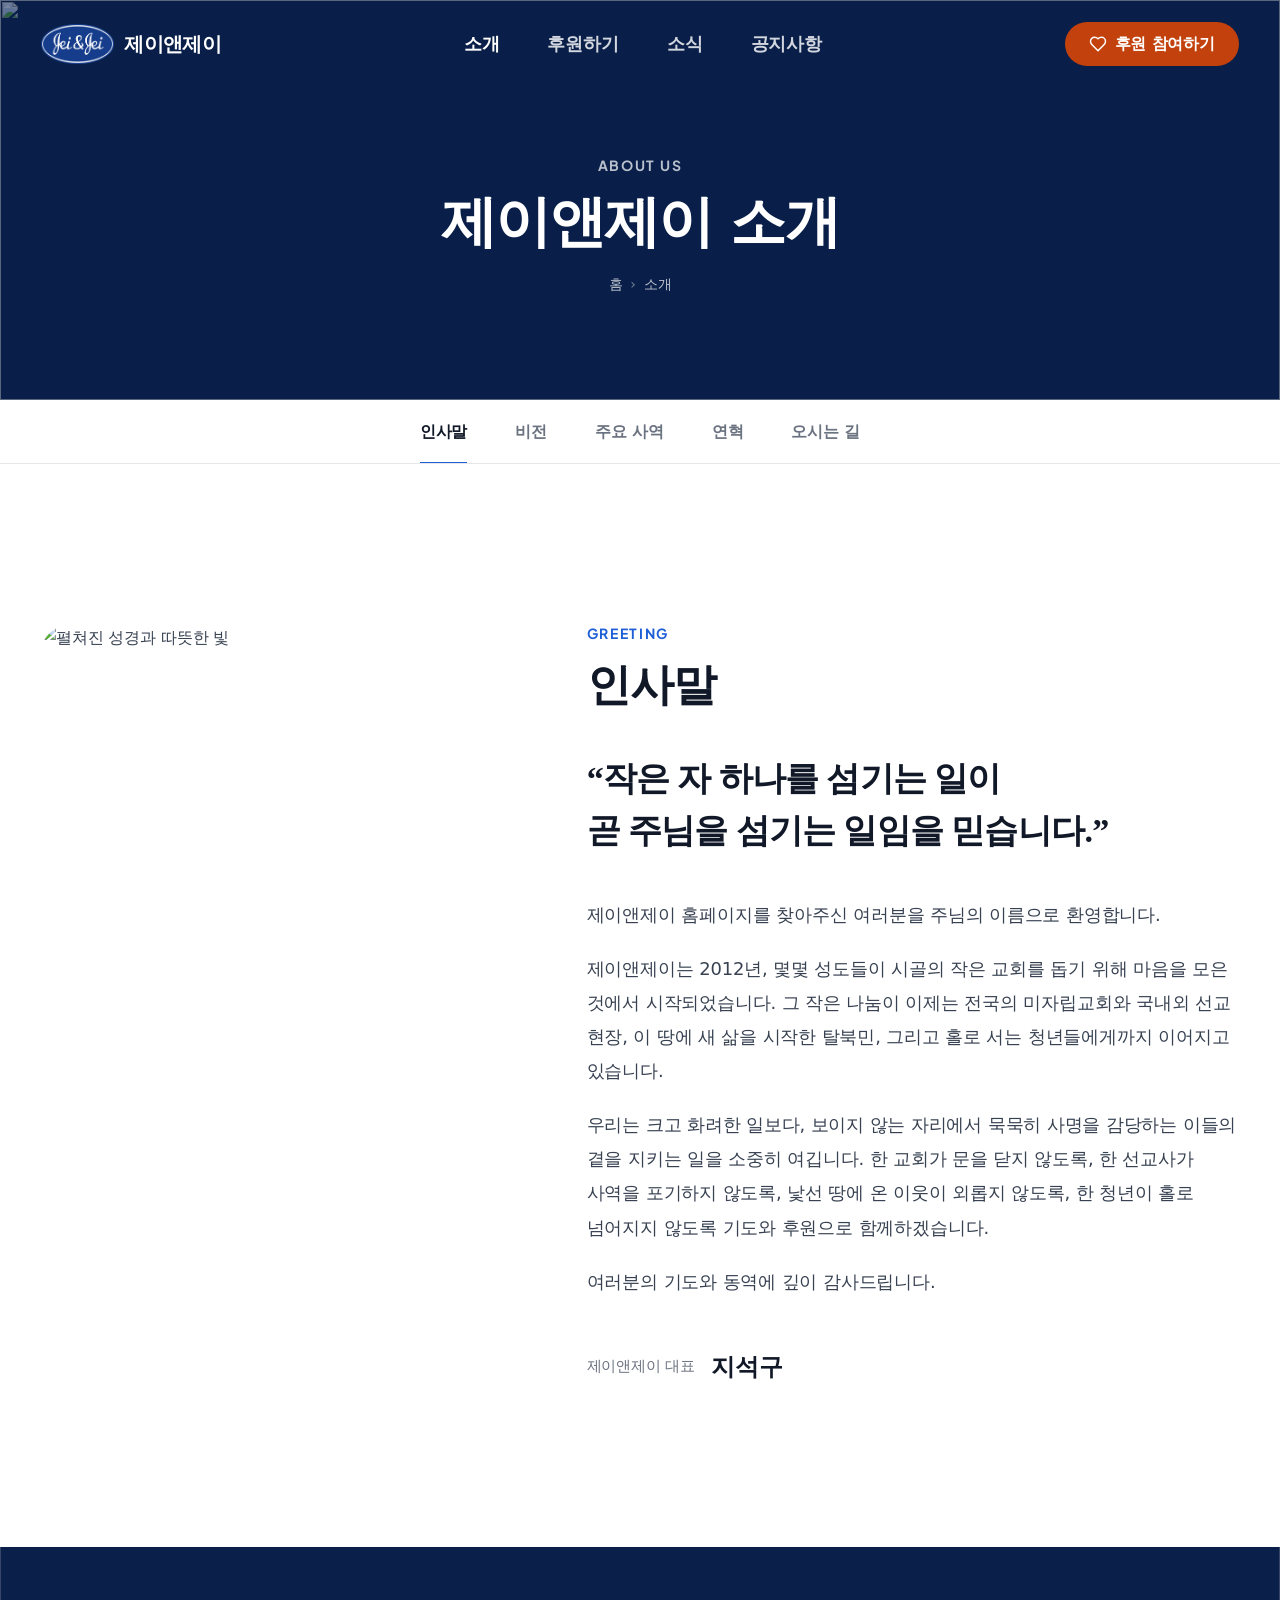
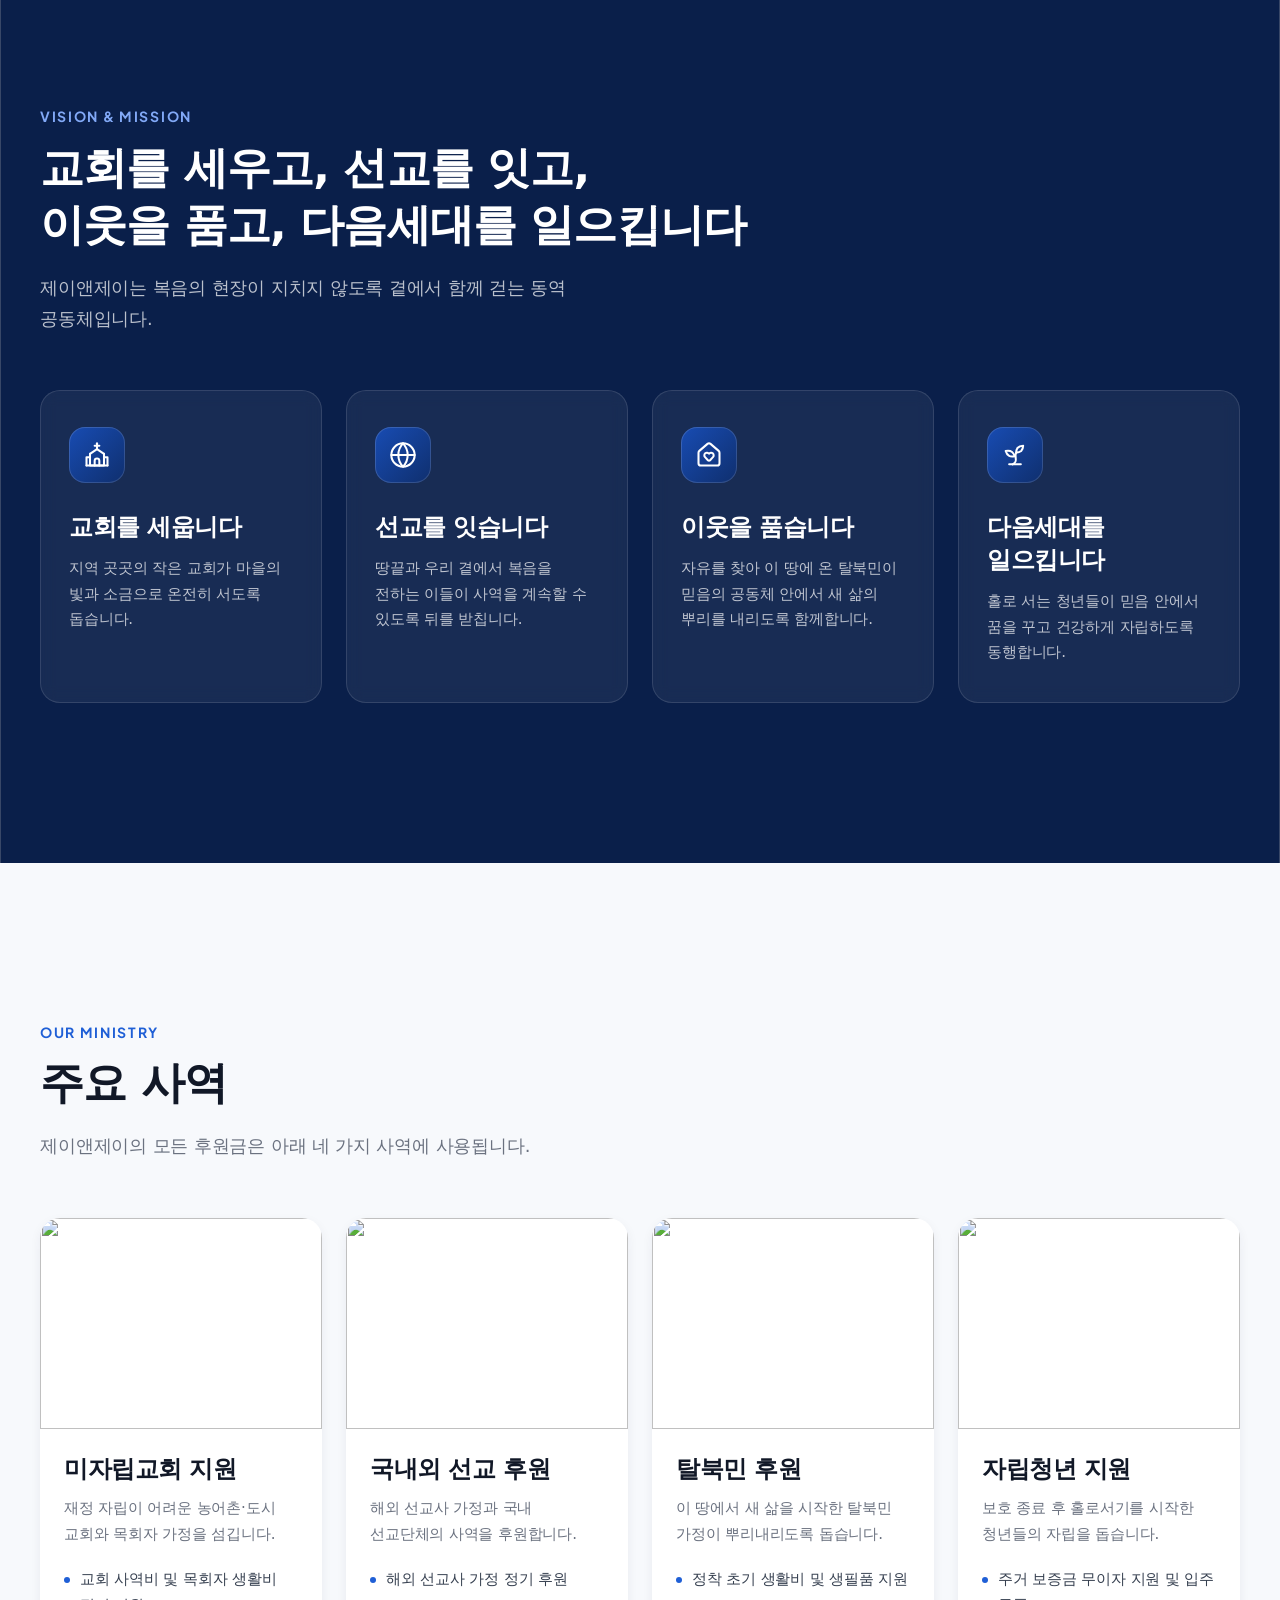
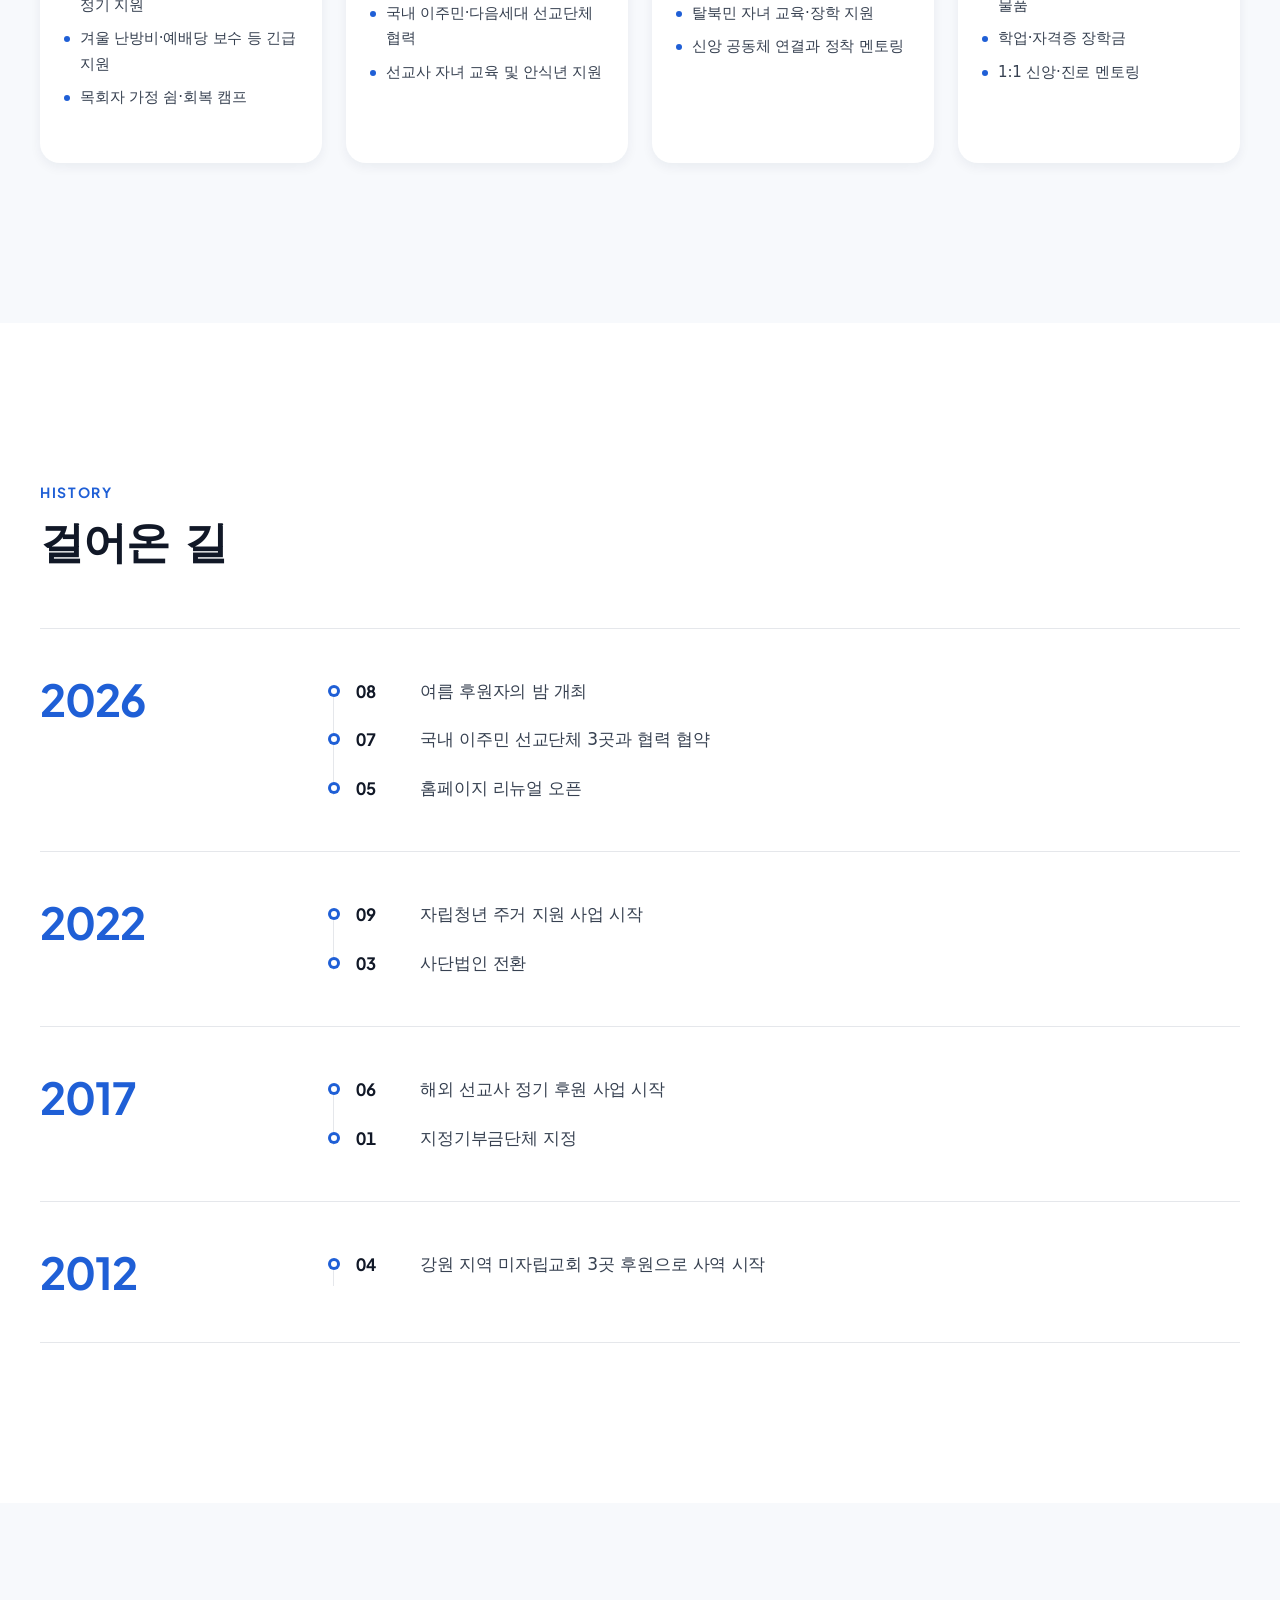
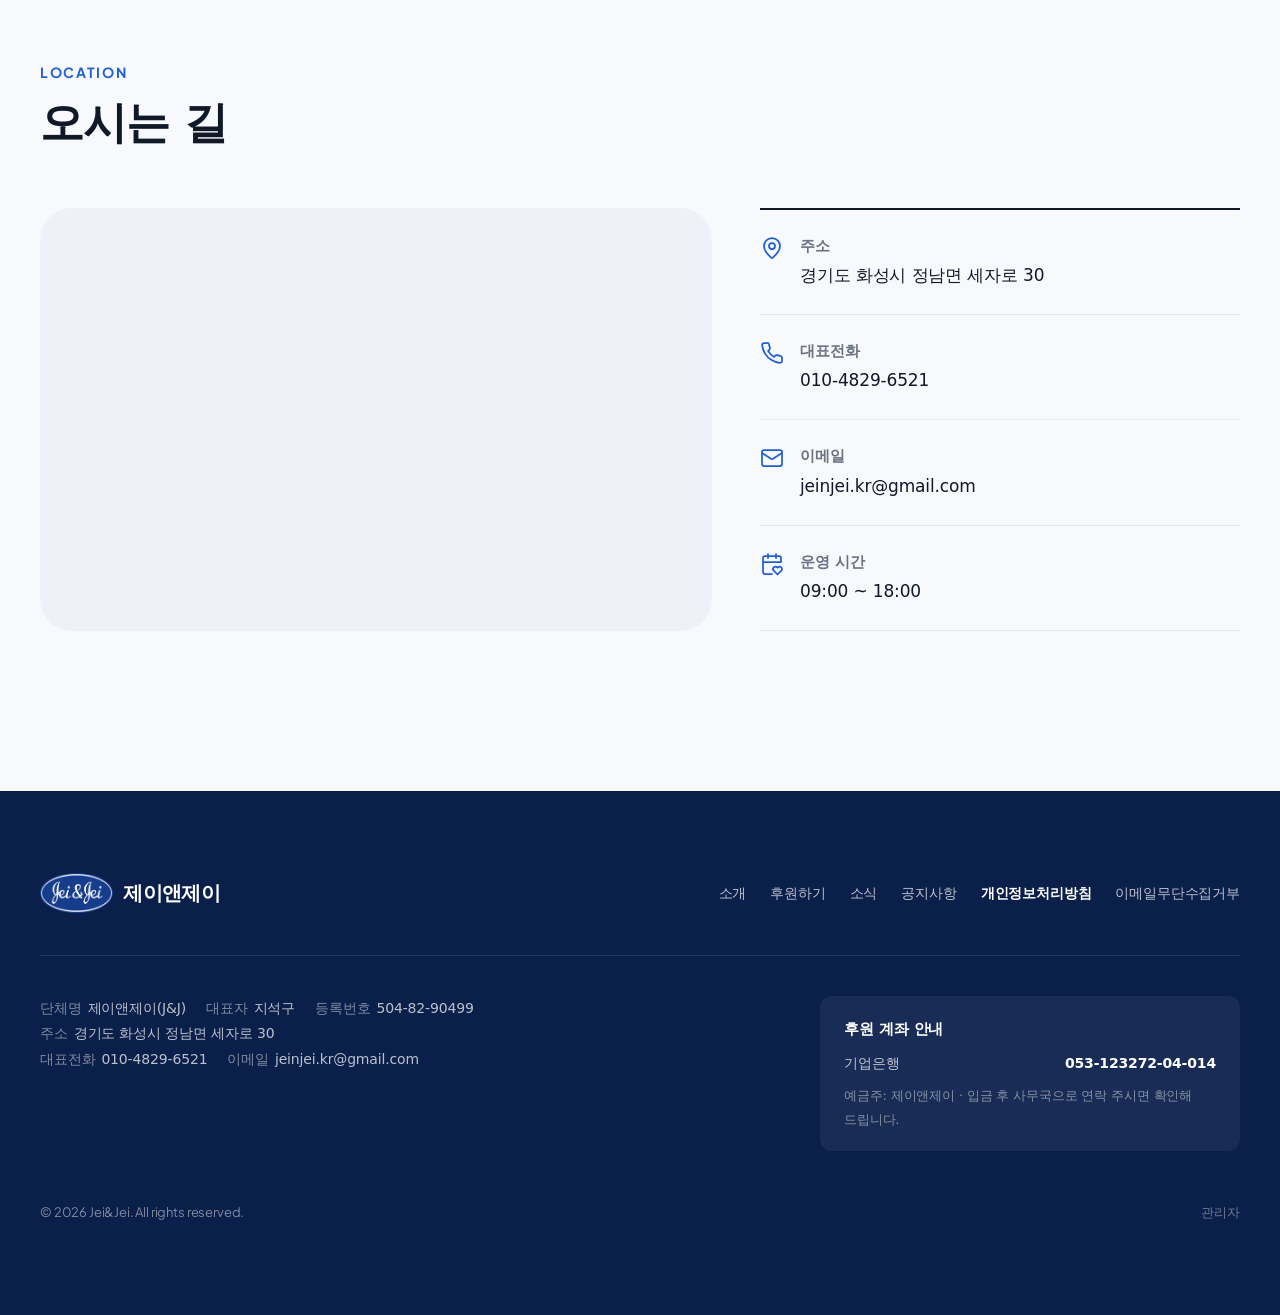
==== about.html @ 44c409ca "제이앤제이(Jei&Jei) 공식 웹사이트 초기 구축 - 메인, 소개, 후원하기, 소식, 공지사항 5개 페이지 - 해피나눔 후원 페이지 연결 및 후원 계좌 안내 - 소식·공지 관리자" ====
<!DOCTYPE html>
<html lang="ko">
<head>
  <meta charset="UTF-8" />
  <meta name="viewport" content="width=device-width, initial-scale=1, viewport-fit=cover" />
  <title>소개 | 제이앤제이(J&amp;J)</title>
  <meta name="description" content="제이앤제이 인사말, 비전과 주요 사역(미자립교회·선교·탈북민·자립청년), 연혁, 오시는 길을 소개합니다." />
  <meta name="theme-color" content="#0A1F4A" />
  <link rel="preconnect" href="https://cdn.jsdelivr.net" crossorigin />
  <link rel="preconnect" href="https://fonts.googleapis.com" />
  <link rel="preconnect" href="https://fonts.gstatic.com" crossorigin />
  <link rel="icon" type="image/png" sizes="32x32" href="images/favicon-32.png" />
  <link rel="apple-touch-icon" href="images/apple-touch-icon.png" />
  <link rel="stylesheet" href="https://cdn.jsdelivr.net/gh/orioncactus/pretendard/dist/web/variable/pretendardvariable-dynamic-subset.css" />
  <link rel="stylesheet" href="https://fonts.googleapis.com/css2?family=Plus+Jakarta+Sans:wght@600;700;800&display=swap" />
  <link rel="stylesheet" href="https://hangeul.pstatic.net/hangeul_static/css/maru-buri.css" />
  <link rel="stylesheet" href="css/style.css" />
  <script>document.documentElement.classList.add('js');</script>
</head>
<body data-page="about">
  <main id="main">
    <section class="sub-visual">
      <div class="sub-visual__bg" aria-hidden="true"><img src="https://images.unsplash.com/photo-1438232992991-995b7058bbb3?w=2000&q=75&auto=format&fit=crop" alt="" /></div>
      <div class="sub-visual__inner">
        <span class="overline hero__fade">About Us</span>
        <h1><span class="line"><span>제이앤제이 소개</span></span></h1>
        <ol class="breadcrumb hero__fade"><li><a href="index.html">홈</a></li><li>소개</li></ol>
      </div>
    </section>

    <nav class="page-tabs" aria-label="소개 페이지 목차">
      <ul>
        <li><a href="#greeting" class="is-active">인사말</a></li>
        <li><a href="#vision">비전</a></li>
        <li><a href="#ministry">주요 사역</a></li>
        <li><a href="#history">연혁</a></li>
        <li><a href="#location">오시는 길</a></li>
      </ul>
    </nav>

    <!-- 인사말 -->
    <section class="section" id="greeting" aria-labelledby="greeting-title">
      <div class="container greeting">
        <div class="img-reveal greeting__photo" data-anim="img">
          <img src="https://images.unsplash.com/photo-1504052434569-70ad5836ab65?w=1000&q=80&auto=format&fit=crop" alt="펼쳐진 성경과 따뜻한 빛" loading="lazy" />
        </div>
        <div>
          <div data-anim="fade-up">
            <span class="overline">Greeting</span>
            <h2 class="sec-title" id="greeting-title" style="margin-top:12px">인사말</h2>
          </div>
          <p class="greeting__lead" data-anim="fade-up" style="margin-top:40px">“작은 자 하나를 섬기는 일이<br />곧 주님을 섬기는 일임을 믿습니다.”</p>
          <div class="greeting__body" data-anim="fade-up">
            <p>제이앤제이 홈페이지를 찾아주신 여러분을 주님의 이름으로 환영합니다.</p>
            <p>제이앤제이는 2012년, 몇몇 성도들이 시골의 작은 교회를 돕기 위해 마음을 모은 것에서 시작되었습니다. 그 작은 나눔이 이제는 전국의 미자립교회와 국내외 선교 현장, 이 땅에 새 삶을 시작한 탈북민, 그리고 홀로 서는 청년들에게까지 이어지고 있습니다.</p>
            <p>우리는 크고 화려한 일보다, 보이지 않는 자리에서 묵묵히 사명을 감당하는 이들의 곁을 지키는 일을 소중히 여깁니다. 한 교회가 문을 닫지 않도록, 한 선교사가 사역을 포기하지 않도록, 낯선 땅에 온 이웃이 외롭지 않도록, 한 청년이 홀로 넘어지지 않도록 기도와 후원으로 함께하겠습니다.</p>
            <p>여러분의 기도와 동역에 깊이 감사드립니다.</p>
          </div>
          <p class="greeting__sign" data-anim="fade-up">제이앤제이 대표 <strong>지석구</strong></p>
        </div>
      </div>
    </section>

    <!-- 비전 -->
    <section class="section vision" id="vision" aria-labelledby="vision-title">
      <div class="vision__bg" data-parallax-bg aria-hidden="true"><img src="https://images.unsplash.com/photo-1478147427282-58a87a120781?w=2000&q=70&auto=format&fit=crop" alt="" loading="lazy" /></div>
      <div class="container">
        <div class="sec-head" data-anim="fade-up">
          <span class="overline">Vision &amp; Mission</span>
          <h2 class="sec-title" id="vision-title">교회를 세우고, 선교를 잇고,<br />이웃을 품고, 다음세대를 일으킵니다</h2>
          <p class="sec-desc">제이앤제이는 복음의 현장이 지치지 않도록 곁에서 함께 걷는 동역 공동체입니다.</p>
        </div>
        <div class="vision__grid" data-anim="stagger">
          <div class="v-card">
            <span class="v-card__icon" aria-hidden="true"><svg><use href="#i-church"/></svg></span>
            <h3>교회를 세웁니다</h3>
            <p>지역 곳곳의 작은 교회가 마을의 빛과 소금으로 온전히 서도록 돕습니다.</p>
          </div>
          <div class="v-card">
            <span class="v-card__icon" aria-hidden="true"><svg><use href="#i-globe"/></svg></span>
            <h3>선교를 잇습니다</h3>
            <p>땅끝과 우리 곁에서 복음을 전하는 이들이 사역을 계속할 수 있도록 뒤를 받칩니다.</p>
          </div>
          <div class="v-card">
            <span class="v-card__icon" aria-hidden="true"><svg><use href="#i-house-heart"/></svg></span>
            <h3>이웃을 품습니다</h3>
            <p>자유를 찾아 이 땅에 온 탈북민이 믿음의 공동체 안에서 새 삶의 뿌리를 내리도록 함께합니다.</p>
          </div>
          <div class="v-card">
            <span class="v-card__icon" aria-hidden="true"><svg><use href="#i-sprout"/></svg></span>
            <h3>다음세대를 일으킵니다</h3>
            <p>홀로 서는 청년들이 믿음 안에서 꿈을 꾸고 건강하게 자립하도록 동행합니다.</p>
          </div>
        </div>
      </div>
    </section>

    <!-- 주요 사역 -->
    <section class="section section--subtle" id="ministry" aria-labelledby="ministry-title">
      <div class="container">
        <div class="sec-head" data-anim="fade-up">
          <span class="overline">Our Ministry</span>
          <h2 class="sec-title" id="ministry-title">주요 사역</h2>
          <p class="sec-desc">제이앤제이의 모든 후원금은 아래 네 가지 사역에 사용됩니다.</p>
        </div>
        <div class="d-area d-area--4" data-anim="stagger">
          <article class="d-card">
            <div class="d-card__thumb"><img src="https://images.unsplash.com/photo-1515162305285-0293e4767cc2?w=900&q=80&auto=format&fit=crop" alt="" loading="lazy" /></div>
            <div class="d-card__body">
              <h3>미자립교회 지원</h3>
              <p>재정 자립이 어려운 농어촌·도시 교회와 목회자 가정을 섬깁니다.</p>
              <ul>
                <li>교회 사역비 및 목회자 생활비 정기 지원</li>
                <li>겨울 난방비·예배당 보수 등 긴급 지원</li>
                <li>목회자 가정 쉼·회복 캠프</li>
              </ul>
            </div>
          </article>
          <article class="d-card">
            <div class="d-card__thumb"><img src="https://images.unsplash.com/photo-1488521787991-ed7bbaae773c?w=900&q=80&auto=format&fit=crop" alt="" loading="lazy" /></div>
            <div class="d-card__body">
              <h3>국내외 선교 후원</h3>
              <p>해외 선교사 가정과 국내 선교단체의 사역을 후원합니다.</p>
              <ul>
                <li>해외 선교사 가정 정기 후원</li>
                <li>국내 이주민·다음세대 선교단체 협력</li>
                <li>선교사 자녀 교육 및 안식년 지원</li>
              </ul>
            </div>
          </article>
          <article class="d-card">
            <div class="d-card__thumb"><img src="https://images.unsplash.com/photo-1511632765486-a01980e01a18?w=900&q=80&auto=format&fit=crop" alt="" loading="lazy" /></div>
            <div class="d-card__body">
              <h3>탈북민 후원</h3>
              <p>이 땅에서 새 삶을 시작한 탈북민 가정이 뿌리내리도록 돕습니다.</p>
              <ul>
                <li>정착 초기 생활비 및 생필품 지원</li>
                <li>탈북민 자녀 교육·장학 지원</li>
                <li>신앙 공동체 연결과 정착 멘토링</li>
              </ul>
            </div>
          </article>
          <article class="d-card">
            <div class="d-card__thumb"><img src="https://images.unsplash.com/photo-1523240795612-9a054b0db644?w=900&q=80&auto=format&fit=crop" alt="" loading="lazy" /></div>
            <div class="d-card__body">
              <h3>자립청년 지원</h3>
              <p>보호 종료 후 홀로서기를 시작한 청년들의 자립을 돕습니다.</p>
              <ul>
                <li>주거 보증금 무이자 지원 및 입주 물품</li>
                <li>학업·자격증 장학금</li>
                <li>1:1 신앙·진로 멘토링</li>
              </ul>
            </div>
          </article>
        </div>
      </div>
    </section>

    <!-- 연혁 -->
    <section class="section" id="history" aria-labelledby="history-title">
      <div class="container">
        <div class="sec-head" data-anim="fade-up">
          <span class="overline">History</span>
          <h2 class="sec-title" id="history-title">걸어온 길</h2>
        </div>
        <div class="timeline">
          <div class="tl-year" data-anim="fade-up">
            <h3>2026</h3>
            <ul>
              <li><b>08</b><span>여름 후원자의 밤 개최</span></li>
              <li><b>07</b><span>국내 이주민 선교단체 3곳과 협력 협약</span></li>
              <li><b>05</b><span>홈페이지 리뉴얼 오픈</span></li>
            </ul>
          </div>
          <div class="tl-year" data-anim="fade-up">
            <h3>2022</h3>
            <ul>
              <li><b>09</b><span>자립청년 주거 지원 사업 시작</span></li>
              <li><b>03</b><span>사단법인 전환</span></li>
            </ul>
          </div>
          <div class="tl-year" data-anim="fade-up">
            <h3>2017</h3>
            <ul>
              <li><b>06</b><span>해외 선교사 정기 후원 사업 시작</span></li>
              <li><b>01</b><span>지정기부금단체 지정</span></li>
            </ul>
          </div>
          <div class="tl-year" data-anim="fade-up">
            <h3>2012</h3>
            <ul>
              <li><b>04</b><span>강원 지역 미자립교회 3곳 후원으로 사역 시작</span></li>
            </ul>
          </div>
        </div>
      </div>
    </section>

    <!-- 오시는 길 -->
    <section class="section section--subtle" id="location" aria-labelledby="location-title">
      <div class="container">
        <div class="sec-head" data-anim="fade-up">
          <span class="overline">Location</span>
          <h2 class="sec-title" id="location-title">오시는 길</h2>
        </div>
        <div class="location" data-anim="fade-up">
          <div class="map">
            <iframe src="https://maps.google.com/maps?q=%EA%B2%BD%EA%B8%B0%EB%8F%84%20%ED%99%94%EC%84%B1%EC%8B%9C%20%EC%A0%95%EB%82%A8%EB%A9%B4%20%EC%84%B8%EC%9E%90%EB%A1%9C%2030&z=16&output=embed" title="제이앤제이 사무국 위치 지도" loading="lazy" referrerpolicy="no-referrer-when-downgrade"></iframe>
          </div>
          <ul class="contact-list" id="contact-list">
            <li><svg aria-hidden="true"><use href="#i-map-pin"/></svg><div><strong>주소</strong><span data-org="address"></span></div></li>
            <li><svg aria-hidden="true"><use href="#i-phone"/></svg><div><strong>대표전화</strong><span data-org="tel"></span></div></li>
            <li><svg aria-hidden="true"><use href="#i-mail"/></svg><div><strong>이메일</strong><span data-org="email"></span></div></li>
            <li><svg aria-hidden="true"><use href="#i-calendar-heart"/></svg><div><strong>운영 시간</strong><span data-org="hours"></span></div></li>
          </ul>
        </div>
      </div>
    </section>
  </main>

  <script src="js/config.js"></script>
  <script src="js/layout.js"></script>
  <script>
    document.querySelectorAll('[data-org]').forEach((el) => (el.textContent = JNJ_CONFIG.org[el.dataset.org] || ''));
  </script>
  <script src="https://cdn.jsdelivr.net/npm/gsap@3/dist/gsap.min.js"></script>
  <script src="https://cdn.jsdelivr.net/npm/gsap@3/dist/ScrollTrigger.min.js"></script>
  <script src="https://cdn.jsdelivr.net/npm/lenis@1/dist/lenis.min.js"></script>
  <script src="js/main.js"></script>
</body>
</html>
---- css/style.css ----
/* ==========================================================================
   J&J (제이앤제이) — Main Stylesheet
   Based on style-guide.md v1.0
   ========================================================================== */

:root {
  /* Primary */
  --blue-50:#EEF4FF; --blue-100:#D9E6FF; --blue-200:#B4CCFF; --blue-300:#82A9F7;
  --blue-400:#4F83EA; --blue-500:#1F5FD6; --blue-600:#184CB3; --blue-700:#133C8F;
  --blue-800:#0F2F6E; --blue-900:#0A1F4A;
  /* Secondary */
  --sky-100:#E0F4FD; --sky-400:#38BDF8;
  --warm-50:#FFF4EC; --warm-500:#F97316; --warm-600:#C2410C; --warm-700:#9A3412;
  /* Background */
  --bg-default:#FFFFFF; --bg-subtle:#F7F9FC; --bg-muted:#EEF2F8; --bg-brand:#EEF4FF; --bg-inverse:#0A1F4A;
  --bg-dim:rgba(10,31,74,0.6);
  /* Text */
  --text-strong:#111827; --text-default:#374151; --text-muted:#6B7280; --text-disabled:#9CA3AF;
  --text-inverse:#FFFFFF; --text-inverse-muted:rgba(255,255,255,0.72); --text-link:#1F5FD6;
  /* Line & Status */
  --border-default:#E5E7EB; --border-strong:#D1D5DB;
  --success:#16A34A; --warning:#F59E0B; --error:#DC2626;

  --gradient-brand:linear-gradient(135deg, #1F5FD6 0%, #38BDF8 100%);
  --gradient-hero-overlay:linear-gradient(180deg, rgba(10,31,74,0.45) 0%, rgba(10,31,74,0.2) 28%, rgba(10,31,74,0.45) 55%, rgba(10,31,74,0.85) 100%);

  /* Typography */
  --font-sans:"Pretendard Variable", Pretendard, -apple-system, BlinkMacSystemFont,
              "Apple SD Gothic Neo", "Malgun Gothic", system-ui, sans-serif;
  --font-display:"Plus Jakarta Sans", "Pretendard Variable", sans-serif;
  --font-serif:"MaruBuri", "Nanum Myeongjo", serif;

  --fs-display:clamp(2.5rem, 1.6rem + 3.6vw, 4.5rem);
  --fs-h1:clamp(2.125rem, 1.5rem + 2.6vw, 3.5rem);
  --fs-h2:clamp(1.75rem, 1.3rem + 1.9vw, 2.75rem);
  --fs-h3:clamp(1.5rem, 1.25rem + 1vw, 2rem);
  --fs-h4:clamp(1.25rem, 1.15rem + 0.4vw, 1.5rem);
  --fs-h5:clamp(1.125rem, 1.08rem + 0.2vw, 1.25rem);
  --fs-body-lg:clamp(1.0625rem, 1.04rem + 0.1vw, 1.125rem);
  --fs-number-xl:clamp(2.5rem, 1.75rem + 3vw, 4rem);

  /* Radius */
  --radius-xs:4px; --radius-sm:8px; --radius-md:12px; --radius-lg:20px; --radius-xl:32px; --radius-full:9999px;

  /* Shadow */
  --shadow-xs:0 1px 2px rgba(10,31,74,0.06);
  --shadow-sm:0 4px 12px rgba(10,31,74,0.06);
  --shadow-md:0 12px 32px rgba(10,31,74,0.10);
  --shadow-lg:0 24px 56px rgba(10,31,74,0.16);
  --shadow-brand:0 12px 28px rgba(31,95,214,0.28);

  /* Motion */
  --dur-instant:100ms; --dur-fast:200ms; --dur-base:300ms; --dur-moderate:400ms; --dur-slow:600ms;
  --dur-reveal:900ms; --dur-hero:1200ms;
  --ease-standard:cubic-bezier(0.4,0,0.2,1);
  --ease-out-quart:cubic-bezier(0.25,1,0.5,1);
  --ease-out-expo:cubic-bezier(0.16,1,0.3,1);
  --ease-in-out-cubic:cubic-bezier(0.65,0,0.35,1);
  --ease-in:cubic-bezier(0.4,0,1,1);

  /* Layout */
  --container:1280px;
  --side:40px;
  --section-py:160px;
  --header-h:88px;
}

@media (min-width:1440px){ :root{ --container:1320px; } }
@media (max-width:1023px){ :root{ --side:32px; --section-py:120px; } }
@media (max-width:767px){ :root{ --side:20px; --section-py:80px; --header-h:60px; } }

/* ---------- Reset ---------- */
*,*::before,*::after{ box-sizing:border-box; }
html{ -webkit-text-size-adjust:100%; }
body{
  margin:0; font-family:var(--font-sans); font-size:16px; line-height:1.7; letter-spacing:-0.01em;
  color:var(--text-default); background:var(--bg-default);
  word-break:keep-all; overflow-wrap:break-word;
  -webkit-font-smoothing:antialiased;
}
body.is-locked{ overflow:hidden; }
img{ display:block; max-width:100%; }
a{ color:inherit; text-decoration:none; }
button{ font:inherit; color:inherit; background:none; border:0; padding:0; cursor:pointer; }
ul,ol{ list-style:none; margin:0; padding:0; }
h1,h2,h3,h4,h5,p,blockquote,figure{ margin:0; }
h1,h2,h3,h4,h5{ color:var(--text-strong); font-weight:700; letter-spacing:-0.02em; }
:focus-visible{ outline:3px solid rgba(31,95,214,0.4); outline-offset:2px; }
.sr-only{ position:absolute; width:1px; height:1px; overflow:hidden; clip:rect(0 0 0 0); white-space:nowrap; }
.skip-link{ position:fixed; top:-60px; left:16px; z-index:200; padding:12px 20px; background:var(--blue-500); color:#fff; border-radius:var(--radius-full); transition:top var(--dur-base); }
.skip-link:focus{ top:16px; }
.num{ font-variant-numeric:tabular-nums; }

.container{ width:100%; max-width:calc(var(--container) + var(--side) * 2); margin:0 auto; padding:0 var(--side); }
.section{ padding:var(--section-py) 0; }
.section--subtle{ background:var(--bg-subtle); }
.section--brand{ background:var(--bg-brand); }

/* ---------- Section title pattern ---------- */
.overline{
  display:block; font-family:var(--font-display); font-size:14px; font-weight:700; line-height:1.4;
  letter-spacing:0.12em; text-transform:uppercase; color:var(--blue-500);
}
.sec-head{ margin-bottom:56px; }
.sec-head .overline + .sec-title{ margin-top:12px; }
.sec-title{ font-size:var(--fs-h2); line-height:1.3; }
.sec-desc{ margin-top:20px; font-size:var(--fs-body-lg); color:var(--text-muted); max-width:640px; }
.sec-head--row{ display:flex; align-items:flex-end; justify-content:space-between; gap:24px; }
@media (max-width:767px){
  .overline{ font-size:12px; }
  .sec-head{ margin-bottom:32px; }
  .sec-head--row{ flex-direction:column; align-items:flex-start; }
}

/* ---------- Buttons ---------- */
.btn{
  --h:48px; --px:24px;
  display:inline-flex; align-items:center; justify-content:center; gap:8px;
  height:var(--h); padding:0 var(--px); border-radius:var(--radius-full);
  font-size:16px; font-weight:600; line-height:1; letter-spacing:-0.01em; white-space:nowrap;
  transition:background-color var(--dur-fast) var(--ease-standard), color var(--dur-fast) var(--ease-standard),
             border-color var(--dur-fast) var(--ease-standard), transform var(--dur-base) var(--ease-out-quart),
             box-shadow var(--dur-base) var(--ease-out-quart);
}
.btn svg{ width:18px; height:18px; flex:none; transition:transform var(--dur-base) var(--ease-out-quart); }
.btn--l{ --h:56px; --px:32px; font-size:17px; }
.btn--l svg{ width:20px; height:20px; }
.btn--s{ --h:40px; --px:16px; font-size:15px; }
.btn--s svg{ width:16px; height:16px; }
.btn--xs{ --h:32px; --px:12px; font-size:14px; font-weight:500; }

.btn--primary{ background:var(--blue-500); color:#fff; }
.btn--donate{ background:var(--warm-600); color:#fff; }
.btn--secondary{ background:#fff; color:var(--blue-500); box-shadow:inset 0 0 0 1.5px var(--blue-500); }
.btn--ghost{ color:var(--text-strong); box-shadow:inset 0 0 0 1px var(--border-strong); }
.btn--inverse{ background:#fff; color:var(--blue-900); }
.btn--inverse-ghost{ color:#fff; box-shadow:inset 0 0 0 1px rgba(255,255,255,0.6); }

.link-arrow{ display:inline-flex; align-items:center; gap:8px; color:var(--blue-500); font-weight:600; min-height:44px; }
.link-arrow svg{ width:18px; height:18px; transition:transform var(--dur-base) var(--ease-out-quart); }

@media (hover:hover) and (pointer:fine){
  .btn--primary:hover{ background:var(--blue-600); box-shadow:var(--shadow-brand); transform:translateY(-2px); }
  .btn--primary:active{ background:var(--blue-700); transform:none; }
  .btn--donate:hover{ background:var(--warm-700); }
  .btn--donate:hover .i-heart{ animation:heart-pulse 0.3s var(--ease-out-quart) forwards; }
  .btn--donate:active{ background:#7C2D12; }
  .btn--secondary:hover{ background:var(--blue-50); }
  .btn--ghost:hover{ box-shadow:inset 0 0 0 1px var(--text-strong); }
  .btn--inverse:hover{ background:var(--blue-50); }
  .btn--inverse-ghost:hover{ background:rgba(255,255,255,0.12); box-shadow:inset 0 0 0 1px #fff; }
  .btn:hover .i-arrow, .link-arrow:hover svg{ transform:translateX(4px); }
  .link-arrow:hover{ text-decoration:underline; text-underline-offset:4px; }
}
@keyframes heart-pulse{ 0%{transform:scale(1)} 60%{transform:scale(1.25)} 100%{transform:scale(1.15)} }
@media (hover:none){ .btn:active{ transform:scale(0.98); transition-duration:var(--dur-instant); } }

/* ---------- Header ----------
   맨 위: 전체 폭 투명 바 → 스크롤하면 가운데로 모이며 떠 있는 알약(pill) 바로 변신 */
.header{
  position:fixed; inset:0 0 auto; z-index:100; height:var(--header-h);
  color:#fff; pointer-events:none;
  transition:color var(--dur-moderate) var(--ease-standard);
}
.header__inner{
  pointer-events:auto; height:100%; display:flex; align-items:center; justify-content:space-between; gap:24px;
  border:1px solid transparent; border-radius:0;
  transition:max-width 700ms var(--ease-out-expo), height 700ms var(--ease-out-expo), margin-top 700ms var(--ease-out-expo),
             padding 700ms var(--ease-out-expo), border-radius 700ms var(--ease-out-expo),
             background-color var(--dur-moderate) var(--ease-standard), border-color var(--dur-moderate) var(--ease-standard),
             box-shadow var(--dur-moderate) var(--ease-standard);
}
.header.is-scrolled, .header.is-solid{ color:var(--text-strong); }
.header.is-scrolled .header__inner, .header.is-solid .header__inner{
  max-width:min(1100px, calc(100% - 48px)); height:64px; margin-top:12px; padding:0 10px 0 24px;
  border-radius:var(--radius-full); border-color:rgba(10,31,74,0.06);
  background:rgba(255,255,255,0.86); -webkit-backdrop-filter:blur(16px) saturate(1.4); backdrop-filter:blur(16px) saturate(1.4);
  box-shadow:var(--shadow-md);
}
@media (max-width:767px){
  .header.is-scrolled .header__inner, .header.is-solid .header__inner{ max-width:calc(100% - 16px); height:56px; margin-top:8px; padding:0 6px 0 14px; }
}

.logo{ display:inline-flex; align-items:center; gap:10px; min-height:44px; }
.logo__img{ display:block; height:40px; width:auto; flex:none; }
@media (max-width:767px){ .logo__img{ height:34px; } }
.logo__text{ display:flex; flex-direction:column; line-height:1.1; }
.logo__name{ font-size:20px; font-weight:700; letter-spacing:-0.03em; }

.gnb{ height:100%; }
.gnb__list{ display:flex; align-items:center; height:100%; gap:8px; }
.gnb__link{
  display:flex; align-items:center; height:44px; padding:0 20px;
  font-size:18px; font-weight:600; color:rgba(255,255,255,0.82);
  transition:color var(--dur-base) var(--ease-out-quart);
}
.gnb__link:hover, .gnb__link.is-active{ color:#fff; }
.header.is-scrolled .gnb__link, .header.is-solid .gnb__link{ color:var(--text-default); }
.header.is-scrolled .gnb__link:hover, .header.is-scrolled .gnb__link.is-active,
.header.is-solid .gnb__link:hover, .header.is-solid .gnb__link.is-active{ color:var(--blue-600); }
.gnb__link.is-active{ font-weight:700; }

.header__util{ display:flex; align-items:center; gap:12px; }
.header__donate{ height:44px; padding:0 24px; }
.hamburger{ display:none; width:44px; height:44px; border-radius:var(--radius-full); place-items:center; }
.hamburger span{ display:block; width:22px; height:2px; background:currentColor; border-radius:2px; box-shadow:0 -7px 0 currentColor, 0 7px 0 currentColor; }

@media (max-width:1180px){ .gnb__link{ padding:0 14px; } }
@media (max-width:1023px){
  .gnb, .header__donate{ display:none; }
  .hamburger{ display:grid; }
}

/* Mobile menu */
.m-menu{
  position:fixed; inset:0; z-index:150; background:#fff; color:var(--text-strong);
  display:flex; flex-direction:column;
  transform:translateX(100%); visibility:hidden;
  transition:transform 500ms var(--ease-out-expo), visibility 0s linear 500ms;
}
.m-menu.is-open{ transform:none; visibility:visible; transition:transform 500ms var(--ease-out-expo), visibility 0s; }
.m-menu__top{ height:60px; flex:none; display:flex; align-items:center; justify-content:space-between; padding:0 var(--side); border-bottom:1px solid var(--border-default); }
.m-menu__close{ width:44px; height:44px; display:grid; place-items:center; }
.m-menu__close svg{ width:24px; height:24px; }
.m-menu__body{ flex:1; overflow-y:auto; padding:8px var(--side) 24px; }
.m-menu__item{ border-bottom:1px solid var(--border-default); }
.m-menu.is-open .m-menu__item{ animation:m-item-in 500ms var(--ease-out-expo) both; }
.m-menu.is-open .m-menu__item:nth-child(2){ animation-delay:60ms; }
.m-menu.is-open .m-menu__item:nth-child(3){ animation-delay:120ms; }
.m-menu.is-open .m-menu__item:nth-child(4){ animation-delay:180ms; }
@keyframes m-item-in{ from{ opacity:0; transform:translateY(16px); } to{ opacity:1; transform:none; } }
.m-menu__item a{ display:flex; align-items:center; justify-content:space-between; min-height:72px; font-size:22px; font-weight:700; letter-spacing:-0.02em; }
.m-menu__item a[aria-current="page"]{ color:var(--blue-500); }
.m-menu__item svg{ width:20px; height:20px; color:var(--text-disabled); }
.m-menu__foot{ flex:none; padding:16px var(--side) calc(16px + env(safe-area-inset-bottom)); border-top:1px solid var(--border-default); }
.m-menu__foot .btn{ width:100%; --h:56px; }

/* ---------- Hero ---------- */
.hero{ position:relative; height:100svh; min-height:640px; max-height:1080px; color:#fff; overflow:hidden; background:var(--blue-900); }
.hero-swiper, .hero-swiper .swiper-slide{ height:100%; }
.hero__bg{ position:absolute; inset:0; overflow:hidden; }
.hero__bg img{ width:100%; height:100%; object-fit:cover; transform:scale(1.1); filter:saturate(0.92); }
.is-kb .hero__bg img{ animation:kenburns 7000ms linear forwards; }
@keyframes kenburns{ from{ transform:scale(1.1); } to{ transform:scale(1); } }
.hero__bg::after{ content:""; position:absolute; inset:0; background:var(--gradient-hero-overlay); }
.hero__content{ position:absolute; left:0; right:0; bottom:160px; z-index:2; }
.hero__copy{ max-width:760px; }
.hero__copy .overline{ color:rgba(255,255,255,0.72); }
.hero__title{ margin-top:16px; font-size:var(--fs-display); line-height:1.2; letter-spacing:-0.03em; color:#fff; }
.hero__desc{ margin-top:24px; font-size:var(--fs-body-lg); color:rgba(255,255,255,0.8); max-width:560px; }
.hero__btns{ margin-top:40px; display:flex; flex-wrap:wrap; gap:12px; }

/* Text mask reveal */
.line{ display:block; overflow:hidden; padding-bottom:0.06em; margin-bottom:-0.06em; }
.line > span{ display:block; transform:translateY(110%); }
.is-revealed .line > span{ transform:none; transition:transform var(--dur-hero) var(--ease-out-expo); }
.is-revealed .line:nth-child(2) > span{ transition-delay:120ms; }
.is-revealed .line:nth-child(3) > span{ transition-delay:240ms; }
.hero__fade{ opacity:0; transform:translateY(24px); }
.is-revealed .hero__fade{ opacity:1; transform:none; transition:opacity var(--dur-reveal) var(--ease-out-expo) 360ms, transform var(--dur-reveal) var(--ease-out-expo) 360ms; }
.is-revealed .hero__fade + .hero__fade{ transition-delay:480ms; }

.hero__ctrl{ position:absolute; right:0; left:0; bottom:160px; z-index:3; pointer-events:none; }
.hero__ctrl .container{ display:flex; justify-content:flex-end; }
.hero__ctrl-inner{ display:flex; align-items:center; gap:20px; pointer-events:auto; }
.hero__count{ font-family:var(--font-display); font-size:16px; font-weight:600; font-variant-numeric:tabular-nums; }
.hero__count .total{ opacity:0.6; }
.hero__progress{ width:120px; height:2px; background:rgba(255,255,255,0.3); overflow:hidden; }
.hero__progress span{ display:block; height:100%; background:#fff; transform:scaleX(0); transform-origin:left; }
.hero__progress span.is-running{ transform:scaleX(1); transition:transform 6000ms linear; }
.hero__btn-group{ display:flex; gap:8px; }
.hero__nav{ width:44px; height:44px; border-radius:50%; display:grid; place-items:center; box-shadow:inset 0 0 0 1px rgba(255,255,255,0.4); transition:background-color var(--dur-fast); }
.hero__nav:hover{ background:rgba(255,255,255,0.14); }
.hero__nav svg{ width:18px; height:18px; }
.hero__scroll{ position:absolute; left:50%; bottom:92px; z-index:3; transform:translateX(-50%); display:flex; flex-direction:column; align-items:center; gap:10px; font-family:var(--font-display); font-size:11px; font-weight:600; letter-spacing:0.16em; color:rgba(255,255,255,0.72); }
.hero__scroll i{ position:relative; width:1px; height:48px; background:rgba(255,255,255,0.25); overflow:hidden; }
.hero__scroll i::after{ content:""; position:absolute; inset:0; background:#fff; animation:scroll-line 2s var(--ease-in-out-cubic) infinite; }
@keyframes scroll-line{ 0%{ transform:translateY(-100%); } 60%,100%{ transform:translateY(100%); } }

@media (max-width:1023px){
  .hero__content{ bottom:180px; }
  .hero__ctrl{ bottom:96px; }
  .hero__ctrl .container{ justify-content:flex-start; }
  .hero__scroll{ display:none; }
}
@media (max-width:767px){
  .hero__content{ bottom:152px; }
  .hero__ctrl{ bottom:72px; }
  .hero__btns .btn{ flex:1 1 100%; }
  .hero__progress{ width:72px; }
}

/* ---------- Mission ---------- */
.mission__grid{ display:grid; grid-template-columns:5fr 7fr; gap:80px; align-items:center; }
.mission__text .sec-title{ font-size:var(--fs-h2); }
.mission__list{ margin-top:48px; display:grid; gap:0; border-top:1px solid var(--border-default); }
.mission__list li{ display:flex; gap:20px; padding:24px 0; border-bottom:1px solid var(--border-default); }
.mission__list .no{ font-family:var(--font-display); font-weight:700; color:var(--blue-500); font-size:14px; letter-spacing:0.08em; padding-top:4px; }
.mission__list strong{ display:block; font-size:var(--fs-h5); color:var(--text-strong); letter-spacing:-0.01em; line-height:1.45; }
.mission__list p{ margin-top:4px; font-size:15px; color:var(--text-muted); }
.mission__visual{ position:relative; }
.img-reveal{ position:relative; border-radius:var(--radius-xl); overflow:hidden; }
.img-reveal img{ width:100%; height:100%; object-fit:cover; }
.mission__main{ aspect-ratio:4/5; }
.mission__sub{ position:absolute; left:-64px; bottom:48px; width:44%; aspect-ratio:1; border-radius:var(--radius-lg); border:8px solid #fff; box-shadow:var(--shadow-lg); }
.mission__badge{
  position:absolute; right:32px; top:32px; z-index:2;
  padding:20px 24px; border-radius:var(--radius-lg); background:rgba(255,255,255,0.94); box-shadow:var(--shadow-md);
  -webkit-backdrop-filter:blur(8px); backdrop-filter:blur(8px);
}
.mission__badge .num{ font-family:var(--font-display); font-size:32px; font-weight:800; color:var(--blue-500); line-height:1; letter-spacing:-0.02em; }
.mission__badge span{ display:block; margin-top:6px; font-size:13px; color:var(--text-muted); }
@media (max-width:1023px){
  .mission__grid{ grid-template-columns:1fr; gap:56px; }
  .mission__visual{ max-width:560px; margin-left:auto; }
  .mission__main{ aspect-ratio:4/3; }
  .mission__sub{ left:-24px; }
}
@media (max-width:767px){
  .mission__sub{ display:none; }
  .mission__badge{ right:16px; top:16px; padding:14px 18px; }
  .mission__badge .num{ font-size:24px; }
  .img-reveal{ border-radius:var(--radius-lg); }
}

/* ---------- Impact ---------- */
.impact__grid{ display:grid; grid-template-columns:repeat(5,1fr); gap:24px; }
.impact__item{ border-top:1px solid var(--blue-200); padding:32px 0; }
.impact__label{ font-size:16px; color:var(--text-muted); }
.impact__value{ margin-top:12px; display:flex; align-items:baseline; gap:4px; flex-wrap:wrap; }
.impact__value .num{ font-family:var(--font-display); font-size:var(--fs-number-xl); font-weight:800; line-height:1.1; letter-spacing:-0.02em; color:var(--blue-500); }
.impact__value .unit{ font-size:var(--fs-h4); font-weight:700; color:var(--text-strong); }
.impact__note{ margin-top:8px; font-size:13px; color:var(--text-muted); }
.impact__foot{ margin-top:40px; display:flex; align-items:center; justify-content:space-between; gap:16px; flex-wrap:wrap; font-size:14px; color:var(--text-muted); }
@media (max-width:1023px){ .impact__grid{ grid-template-columns:repeat(3,1fr); } }
@media (max-width:767px){ .impact__grid{ grid-template-columns:repeat(2,1fr); } }
@media (max-width:767px){ .impact__grid{ gap:0 16px; } .impact__item{ padding:24px 0; } .impact__label{ font-size:14px; } }

/* ---------- Story ---------- */
.story{ position:relative; color:#fff; background:var(--blue-900); overflow:hidden; }
.story__bg{ position:absolute; inset:-12% 0; }
.story__bg img{ width:100%; height:100%; object-fit:cover; opacity:0.38; filter:saturate(0.9); }
.story__bg::after{ content:""; position:absolute; inset:0; background:linear-gradient(90deg, rgba(10,31,74,0.94) 0%, rgba(10,31,74,0.7) 55%, rgba(10,31,74,0.3) 100%); }
.story .container{ position:relative; }
.story__grid{ display:grid; grid-template-columns:7fr 5fr; gap:80px; align-items:center; }
.story .overline{ color:var(--blue-300); }
.story__quote{ margin-top:24px; font-family:var(--font-serif); font-size:clamp(1.625rem, 1.2rem + 1.8vw, 2.625rem); line-height:1.5; font-weight:600; letter-spacing:-0.02em; color:#fff; }
.story__quote-mark{ display:block; width:48px; height:48px; color:var(--sky-400); margin-bottom:8px; }
.story__text{ margin-top:32px; font-size:var(--fs-body-lg); color:var(--text-inverse-muted); max-width:600px; }
.story__who{ margin-top:32px; display:flex; align-items:center; gap:12px; font-size:15px; color:var(--text-inverse-muted); }
.story__who::before{ content:""; width:32px; height:1px; background:rgba(255,255,255,0.5); }
.story__btns{ margin-top:48px; display:flex; flex-wrap:wrap; gap:12px; }
.story__photo{ aspect-ratio:3/4; }
@media (max-width:1023px){
  .story__grid{ grid-template-columns:1fr; gap:48px; }
  .story__photo{ aspect-ratio:16/10; order:-1; }
}

/* ---------- News & Notice ---------- */
.seg-tabs{ display:inline-flex; padding:4px; border-radius:var(--radius-full); background:var(--bg-muted); position:relative; }
.seg-tabs button{ position:relative; z-index:1; height:44px; padding:0 24px; border-radius:var(--radius-full); font-size:16px; font-weight:600; color:var(--text-muted); transition:color var(--dur-base) var(--ease-out-quart); }
.seg-tabs button[aria-selected="true"]{ color:var(--text-strong); }
.seg-tabs__ind{ position:absolute; top:4px; bottom:4px; left:0; border-radius:var(--radius-full); background:#fff; box-shadow:var(--shadow-xs); transition:transform var(--dur-moderate) var(--ease-in-out-cubic), width var(--dur-moderate) var(--ease-in-out-cubic); }
.tab-panel[hidden]{ display:none; }
.tab-panel.is-entering{ animation:tab-in var(--dur-moderate) var(--ease-out-quart) both; }
@keyframes tab-in{ from{ opacity:0; transform:translateY(12px); } to{ opacity:1; transform:none; } }

.news-grid{ display:grid; grid-template-columns:repeat(3,1fr); gap:56px 24px; }
.n-card__thumb{ aspect-ratio:16/10; border-radius:var(--radius-lg); overflow:hidden; background:var(--bg-muted); }
.n-card__thumb img{ width:100%; height:100%; object-fit:cover; transition:transform var(--dur-slow) var(--ease-out-quart); }
.n-card__body{ margin-top:16px; }
.chip{ display:inline-flex; align-items:center; height:28px; padding:0 12px; border-radius:var(--radius-full); border:1px solid var(--border-default); font-size:13px; font-weight:600; color:var(--text-default); }
.n-card__title{
  margin-top:12px; font-size:var(--fs-h5); font-weight:600; line-height:1.45; letter-spacing:-0.01em;
  display:-webkit-box; -webkit-line-clamp:2; -webkit-box-orient:vertical; overflow:hidden;
  transition:color var(--dur-slow) var(--ease-out-quart);
}
.n-card__date{ margin-top:8px; display:block; font-size:13px; color:var(--text-muted); font-variant-numeric:tabular-nums; }
@media (hover:hover) and (pointer:fine){
  .n-card:hover .n-card__thumb img{ transform:scale(1.05); }
  .n-card:hover .n-card__title{ color:var(--blue-500); text-decoration:underline; text-underline-offset:4px; }
}
@media (max-width:1023px){ .news-grid{ grid-template-columns:repeat(2,1fr); } }
@media (max-width:767px){ .news-grid{ grid-template-columns:1fr; gap:40px; } }

.board{ border-top:2px solid var(--text-strong); }
.board__row{ display:grid; grid-template-columns:100px 1fr 140px; align-items:center; min-height:72px; border-bottom:1px solid var(--border-default); transition:background-color var(--dur-fast) var(--ease-standard); }
.board__row > *{ padding:0 12px; }
.board__no{ text-align:center; color:var(--text-muted); font-size:15px; font-variant-numeric:tabular-nums; }
.board__title{ display:flex; align-items:center; gap:8px; font-size:16px; font-weight:500; color:var(--text-strong); min-width:0; }
.board__title span{ overflow:hidden; text-overflow:ellipsis; white-space:nowrap; }
.board__date, .board__view{ font-size:15px; color:var(--text-muted); font-variant-numeric:tabular-nums; text-align:center; }
.board__row--pin{ background:var(--bg-brand); }
.pin-badge{ display:inline-flex; align-items:center; justify-content:center; height:26px; padding:0 12px; border-radius:var(--radius-full); background:var(--blue-500); color:#fff; font-size:13px; font-weight:600; }
.new-badge{ flex:none; width:16px; height:16px; border-radius:50%; background:var(--warm-500); color:#fff; font-family:var(--font-display); font-size:10px; font-weight:800; display:grid; place-items:center; line-height:1; }
@media (hover:hover) and (pointer:fine){
  .board__row:hover{ background:var(--bg-subtle); }
  .board__row:hover .board__title span{ color:var(--blue-500); text-decoration:underline; text-underline-offset:4px; }
}
@media (max-width:767px){
  .board__row{ grid-template-columns:1fr; grid-template-areas:"title" "date"; padding:16px 0; gap:6px 0; }
  .board__row > *{ padding:0 4px; }
  .board__no{ display:none; }
  .board__row--pin{ padding-left:8px; padding-right:8px; }
  .board__title{ grid-area:title; }
  .board__date{ grid-area:date; text-align:left; font-size:13px; }
}
.news__more{ margin-top:48px; text-align:center; }

/* ---------- CTA band ---------- */
.cta-band{ position:relative; overflow:hidden; background:var(--bg-inverse); color:#fff; padding:120px 0; text-align:center; }
.cta-band::before{ content:""; position:absolute; width:900px; height:900px; left:50%; top:50%; transform:translate(-50%,-50%); border-radius:50%; background:radial-gradient(closest-side, rgba(56,189,248,0.22), rgba(31,95,214,0.12) 50%, transparent); pointer-events:none; }
.cta-band .container{ position:relative; }
.cta-band .overline{ color:var(--blue-300); }
.cta-band h2{ margin-top:16px; font-size:var(--fs-h2); line-height:1.3; color:#fff; }
.cta-band p{ margin-top:20px; font-size:var(--fs-body-lg); color:var(--text-inverse-muted); }
.cta-band__btns{ margin-top:40px; display:flex; justify-content:center; flex-wrap:wrap; gap:12px; }
@media (max-width:767px){ .cta-band{ padding:80px 0; } .cta-band__btns .btn{ flex:1 1 100%; } }

/* ---------- Footer ---------- */
.footer{ background:var(--blue-900); color:rgba(255,255,255,0.72); font-size:14px; line-height:1.8; padding:80px 0; }
.footer a{ transition:color var(--dur-fast); }
.footer a:hover{ color:#fff; }
.footer__top{ display:flex; justify-content:space-between; align-items:flex-start; gap:40px; padding-bottom:40px; border-bottom:1px solid rgba(255,255,255,0.1); flex-wrap:wrap; }
.footer .logo{ color:#fff; }
.footer__links{ display:flex; flex-wrap:wrap; gap:4px 24px; }
.footer__links a{ display:inline-flex; align-items:center; min-height:44px; }
.footer__links .strong{ color:#fff; font-weight:700; }
.footer__mid{ display:grid; grid-template-columns:1fr 420px; gap:48px; padding-top:40px; }
.footer__info dl{ display:flex; flex-wrap:wrap; gap:0 20px; margin:0; }
.footer__info dl div{ display:flex; gap:6px; }
.footer__info dt{ color:rgba(255,255,255,0.48); }
.footer__info dd{ margin:0; }
.account{ padding:20px 24px; border-radius:var(--radius-md); background:rgba(255,255,255,0.06); }
.account h3{ font-size:15px; color:#fff; font-weight:700; letter-spacing:-0.01em; }
.account ul{ margin-top:8px; }
.account li{ display:flex; justify-content:space-between; gap:12px; }
.account li b{ color:#fff; font-weight:600; font-variant-numeric:tabular-nums; }
.account small{ display:block; margin-top:8px; font-size:13px; color:rgba(255,255,255,0.48); }
.footer__certs{ margin-top:40px; display:flex; flex-wrap:wrap; gap:12px 32px; opacity:0.6; }
.footer__certs span{ display:inline-flex; align-items:center; gap:8px; font-size:13px; font-weight:600; color:#fff; }
.footer__certs svg{ width:20px; height:20px; }
.footer__copy{ margin-top:32px; font-size:13px; color:rgba(255,255,255,0.48); font-family:var(--font-display); }
@media (max-width:1023px){ .footer__mid{ grid-template-columns:1fr; } }
@media (max-width:767px){ .footer{ padding:64px 0 calc(64px + 64px); } .footer__info dl{ flex-direction:column; } }

.footer__bottom{ margin-top:40px; display:flex; justify-content:space-between; align-items:center; gap:16px; }
.footer__bottom .footer__copy{ margin:0; }
.footer__admin{ font-size:13px; color:rgba(255,255,255,0.4); min-height:44px; display:inline-flex; align-items:center; }

/* ---------- Floating ---------- */
.floating{ position:fixed; right:24px; bottom:24px; z-index:80; display:flex; flex-direction:column; align-items:center; gap:12px; opacity:0; visibility:hidden; transform:translateY(16px); transition:opacity var(--dur-moderate) var(--ease-out-quart), transform var(--dur-moderate) var(--ease-out-quart), visibility 0s linear var(--dur-moderate); }
.floating.is-visible{ opacity:1; visibility:visible; transform:none; transition:opacity var(--dur-moderate) var(--ease-out-quart), transform var(--dur-moderate) var(--ease-out-quart), visibility 0s; }
.to-top{ width:48px; height:48px; border-radius:50%; background:#fff; box-shadow:var(--shadow-md); display:grid; place-items:center; color:var(--text-strong); }
.to-top svg{ width:20px; height:20px; }
.fab-donate{ position:relative; width:64px; height:64px; border-radius:50%; background:var(--warm-600); color:#fff; box-shadow:var(--shadow-lg); display:grid; place-items:center; transition:background-color var(--dur-base); }
.fab-donate svg{ width:26px; height:26px; transition:transform var(--dur-base) var(--ease-out-quart); }
.fab-donate:hover{ background:var(--warm-700); }
.fab-donate:hover svg{ transform:scale(1.15); }
.fab-donate__label{ position:absolute; right:calc(100% + 12px); top:50%; transform:translateY(-50%); padding:8px 14px; border-radius:var(--radius-sm); background:var(--text-strong); color:#fff; font-size:14px; font-weight:600; white-space:nowrap; opacity:0; pointer-events:none; transition:opacity var(--dur-base); }
.fab-donate:hover .fab-donate__label, .fab-donate:focus-visible .fab-donate__label{ opacity:1; }

.m-donate-bar{ display:none; }
@media (max-width:767px){
  .floating{ bottom:80px; right:16px; }
  .fab-donate{ display:none; }
  .m-donate-bar{
    position:fixed; left:0; right:0; bottom:0; z-index:80; display:grid; grid-template-columns:1fr 1fr;
    height:calc(64px + env(safe-area-inset-bottom)); padding-bottom:env(safe-area-inset-bottom);
    background:#fff; box-shadow:0 -4px 16px rgba(10,31,74,0.08);
    transform:translateY(100%); transition:transform var(--dur-moderate) var(--ease-out-quart);
  }
  .m-donate-bar.is-visible{ transform:none; }
  .m-donate-bar a{ display:flex; align-items:center; justify-content:center; gap:8px; font-size:16px; font-weight:700; }
  .m-donate-bar a:first-child{ background:var(--warm-600); color:#fff; }
  .m-donate-bar a:last-child{ color:var(--blue-500); }
  .m-donate-bar svg{ width:20px; height:20px; }
}

/* ---------- Scroll animation initial states (JS enabled only) ---------- */
.js [data-anim="fade-up"], .js [data-anim="stagger"] > *{ opacity:0; transform:translateY(48px); }
@media (max-width:767px){ .js [data-anim="fade-up"], .js [data-anim="stagger"] > *{ transform:translateY(32px); } }
.js .img-reveal[data-anim="img"]{ clip-path:inset(100% 0 0 0); }
.js .img-reveal[data-anim="img"] img{ transform:scale(1.2); }

/* ---------- Reduced motion ---------- */
@media (prefers-reduced-motion: reduce){
  *,*::before,*::after{
    animation-duration:0.01ms !important; animation-iteration-count:1 !important;
    transition-duration:0.01ms !important; scroll-behavior:auto !important;
  }
  .js [data-anim], .js [data-anim] > *, .js [data-anim] img{ opacity:1 !important; transform:none !important; clip-path:none !important; }
  .line > span, .hero__fade{ transform:none !important; opacity:1 !important; }
  .appear{ animation:none !important; }
  .appear-wait{ opacity:1 !important; }
}

/* ==========================================================================
   Pages
   ========================================================================== */

/* ---------- 동적 콘텐츠 등장 ---------- */
.appear-wait{ opacity:0; }
.appear{ animation:appear var(--dur-reveal) var(--ease-out-expo) both; animation-delay:calc(var(--i, 0) * 100ms); }
@keyframes appear{ from{ opacity:0; transform:translateY(32px); } to{ opacity:1; transform:none; } }

/* ---------- Home: 사역 카드 ---------- */
.ministry{ position:relative; z-index:2; margin-top:-72px; }
.ministry__grid{ display:grid; grid-template-columns:repeat(4,1fr); gap:24px; }
.ministry__grid .m-card__body{ padding:44px 24px 24px; }
.ministry__grid .m-card__icon{ left:24px; }
.m-card{
  position:relative; display:flex; flex-direction:column; background:#fff; border-radius:var(--radius-lg);
  box-shadow:var(--shadow-md); overflow:hidden;
  transition:transform var(--dur-moderate) var(--ease-out-quart), box-shadow var(--dur-moderate) var(--ease-out-quart);
}
.m-card__thumb{ aspect-ratio:16/10; overflow:hidden; background:var(--bg-muted); }
.m-card__thumb img{ width:100%; height:100%; object-fit:cover; transition:transform var(--dur-slow) var(--ease-out-quart); }
.m-card__icon{
  position:absolute; left:28px; top:-28px; width:56px; height:56px; border-radius:16px;
  display:grid; place-items:center; background:var(--blue-500); color:#fff; box-shadow:var(--shadow-brand);
}
.m-card__body{ position:relative; flex:1; display:flex; flex-direction:column; padding:44px 28px 28px; }
.m-card__icon svg{ width:28px; height:28px; }
.m-card__label{ font-family:var(--font-display); font-size:12px; font-weight:700; letter-spacing:0.12em; color:var(--blue-500); text-transform:uppercase; }
.m-card__title{ margin-top:6px; font-size:var(--fs-h4); line-height:1.4; }
.m-card__desc{ margin-top:10px; font-size:15px; line-height:1.7; color:var(--text-muted); }
.m-card__more{ margin-top:auto; padding-top:20px; }
@media (hover:hover) and (pointer:fine){
  .m-card:hover{ transform:translateY(-8px); box-shadow:var(--shadow-lg); }
  .m-card:hover .m-card__thumb img{ transform:scale(1.06); }
  .m-card:hover .link-arrow svg{ transform:translateX(4px); }
}
@media (max-width:1023px){ .ministry__grid{ grid-template-columns:repeat(2,1fr); } }
@media (max-width:767px){ .ministry__grid{ grid-template-columns:1fr; max-width:560px; margin:0 auto; } }
@media (max-width:767px){ .ministry{ margin-top:-48px; } .ministry__grid{ gap:16px; } .m-card__body{ padding:40px 24px 24px; } .m-card__body .m-card__icon{ left:24px; } }

/* ---------- Home: 소식 + 공지 2단 ---------- */
.home-board{ display:grid; grid-template-columns:7fr 5fr; gap:64px; }
.home-board__head{ display:flex; align-items:flex-end; justify-content:space-between; gap:16px; margin-bottom:32px; }
.home-board__head h2{ font-size:var(--fs-h3); line-height:1.35; }
.home-news{ display:grid; gap:24px; }
.h-news{ display:grid; grid-template-columns:200px 1fr; gap:24px; align-items:center; }
.h-news:first-child{ grid-template-columns:1fr; }
.h-news:first-child .n-card__title{ font-size:var(--fs-h4); }
.h-news__thumb{ aspect-ratio:16/10; border-radius:var(--radius-lg); overflow:hidden; background:var(--bg-muted); }
.h-news__thumb img{ width:100%; height:100%; object-fit:cover; transition:transform var(--dur-slow) var(--ease-out-quart); }
@media (hover:hover) and (pointer:fine){
  .h-news:hover .h-news__thumb img{ transform:scale(1.05); }
  .h-news:hover .n-card__title{ color:var(--blue-500); text-decoration:underline; text-underline-offset:4px; }
}
.home-notice{ border-top:2px solid var(--text-strong); }
.home-notice a{ display:grid; grid-template-columns:1fr auto; gap:6px 16px; padding:20px 4px; border-bottom:1px solid var(--border-default); transition:background-color var(--dur-fast); }
.home-notice a:hover{ background:var(--bg-subtle); }
.home-notice .t{ display:flex; align-items:center; gap:8px; font-weight:500; color:var(--text-strong); min-width:0; }
.home-notice .t span{ overflow:hidden; text-overflow:ellipsis; white-space:nowrap; }
.home-notice .d{ font-size:14px; color:var(--text-muted); font-variant-numeric:tabular-nums; }
.home-notice .pin-badge{ flex:none; height:22px; padding:0 8px; font-size:12px; }
@media (max-width:1023px){ .home-board{ grid-template-columns:1fr; gap:80px; } }
@media (max-width:767px){ .h-news{ grid-template-columns:120px 1fr; gap:16px; } .h-news .n-card__title{ font-size:16px; } }

/* ---------- Sub visual ---------- */
.sub-visual{ position:relative; height:400px; display:flex; align-items:center; justify-content:center; text-align:center; color:#fff; overflow:hidden; background:var(--blue-900); }
.sub-visual__bg{ position:absolute; inset:0; }
.sub-visual__bg img{ width:100%; height:100%; object-fit:cover; transform:scale(1.08); animation:kenburns 7000ms linear forwards; }
.sub-visual__bg::after{ content:""; position:absolute; inset:0; background:rgba(10,31,74,0.55); }
.sub-visual__inner{ position:relative; z-index:1; padding-top:calc(var(--header-h) * 0.6); }
.sub-visual .overline{ color:rgba(255,255,255,0.72); }
.sub-visual h1{ margin-top:12px; font-size:var(--fs-h1); line-height:1.25; letter-spacing:-0.03em; color:#fff; }
.breadcrumb{ margin-top:16px; display:flex; justify-content:center; gap:8px; font-size:14px; color:rgba(255,255,255,0.72); }
.breadcrumb li + li::before{ content:"›"; margin-right:8px; opacity:0.6; }
.sub-visual .hero__fade{ opacity:0; transform:translateY(16px); }
.sub-visual__inner.is-revealed .hero__fade{ opacity:1; transform:none; transition:opacity var(--dur-reveal) var(--ease-out-expo) 300ms, transform var(--dur-reveal) var(--ease-out-expo) 300ms; }
@media (max-width:767px){ .sub-visual{ height:280px; } }

/* 페이지 내 섹션 탭 */
.page-tabs{ position:sticky; top:0; z-index:50; height:64px; background:#fff; border-bottom:1px solid var(--border-default); transition:box-shadow var(--dur-moderate); }
.page-tabs.is-stuck{ box-shadow:var(--shadow-sm); }
.page-tabs ul{ height:100%; display:flex; justify-content:center; gap:8px; overflow-x:auto; scrollbar-width:none; }
.page-tabs ul::-webkit-scrollbar{ display:none; }
.page-tabs a{ position:relative; height:100%; display:flex; align-items:center; padding:0 20px; font-size:16px; font-weight:600; color:var(--text-muted); white-space:nowrap; transition:color var(--dur-base); }
.page-tabs a::after{ content:""; position:absolute; left:20px; right:20px; bottom:-1px; height:2px; background:var(--blue-500); transform:scaleX(0); transition:transform var(--dur-moderate) var(--ease-in-out-cubic); }
.page-tabs a:hover{ color:var(--text-strong); }
.page-tabs a.is-active{ color:var(--text-strong); }
.page-tabs a.is-active::after{ transform:scaleX(1); }
@media (max-width:767px){ .page-tabs{ height:56px; } .page-tabs ul{ justify-content:flex-start; } .page-tabs a{ padding:0 14px; font-size:15px; } .page-tabs a::after{ left:14px; right:14px; } }

/* ---------- About ---------- */
.greeting{ display:grid; grid-template-columns:5fr 7fr; gap:80px; align-items:start; }
.greeting__photo{ aspect-ratio:4/5; position:sticky; top:100px; }
.greeting__lead{ font-family:var(--font-serif); font-size:clamp(1.5rem, 1.2rem + 1.2vw, 2.125rem); line-height:1.55; font-weight:600; color:var(--text-strong); letter-spacing:-0.02em; }
.greeting__body{ margin-top:40px; font-size:var(--fs-body-lg); line-height:1.9; }
.greeting__body p + p{ margin-top:20px; }
.greeting__sign{ margin-top:48px; display:flex; align-items:center; gap:16px; font-size:15px; color:var(--text-muted); }
.greeting__sign strong{ font-family:var(--font-serif); font-size:24px; color:var(--text-strong); }
@media (max-width:1023px){ .greeting{ grid-template-columns:1fr; gap:48px; } .greeting__photo{ position:static; aspect-ratio:16/10; } }

.vision{ position:relative; overflow:hidden; background:var(--blue-900); color:#fff; }
.vision__bg{ position:absolute; inset:-12% 0; }
.vision__bg img{ width:100%; height:100%; object-fit:cover; opacity:0.25; }
.vision .container{ position:relative; }
.vision .overline{ color:var(--blue-300); }
.vision .sec-title{ color:#fff; }
.vision .sec-desc{ color:var(--text-inverse-muted); }
.vision__grid{ display:grid; grid-template-columns:repeat(4,1fr); gap:24px; }
.vision__grid .v-card{ padding:36px 28px; }
.v-card{ padding:40px 32px; border-radius:var(--radius-lg); background:rgba(255,255,255,0.06); border:1px solid rgba(255,255,255,0.12); -webkit-backdrop-filter:blur(8px); backdrop-filter:blur(8px); }
.v-card__icon{ width:56px; height:56px; border-radius:16px; display:grid; place-items:center; background:linear-gradient(135deg, var(--blue-600) 0%, var(--blue-800) 100%); box-shadow:inset 0 0 0 1px rgba(255,255,255,0.14); }
.v-card__icon svg{ width:28px; height:28px; }
.v-card h3{ margin-top:28px; font-size:var(--fs-h4); color:#fff; line-height:1.4; }
.v-card p{ margin-top:12px; font-size:15px; color:var(--text-inverse-muted); }
.v-card ul{ margin-top:20px; padding-top:20px; border-top:1px solid rgba(255,255,255,0.12); display:grid; gap:8px; font-size:15px; }
.v-card li{ display:flex; gap:10px; }
.v-card li::before{ content:""; flex:none; width:6px; height:6px; margin-top:10px; border-radius:50%; background:var(--sky-400); }
@media (max-width:1023px){ .vision__grid{ grid-template-columns:repeat(2,1fr); } }
@media (max-width:767px){ .vision__grid{ grid-template-columns:1fr; } .vision__grid .v-card{ padding:28px 24px; } }
@media (max-width:767px){ .v-card{ padding:28px 24px; } }

.timeline{ display:grid; gap:0; }
.tl-year{ display:grid; grid-template-columns:240px 1fr; gap:48px; padding:48px 0; border-top:1px solid var(--border-default); }
.tl-year:last-child{ border-bottom:1px solid var(--border-default); }
.tl-year h3{ font-family:var(--font-display); font-size:var(--fs-h2); color:var(--blue-500); line-height:1; letter-spacing:-0.02em; }
.tl-year ul{ position:relative; display:grid; gap:20px; padding-left:28px; }
.tl-year ul::before{ content:""; position:absolute; left:5px; top:8px; bottom:8px; width:1px; background:var(--border-default); }
.tl-year li{ position:relative; display:grid; grid-template-columns:48px 1fr; gap:16px; font-size:17px; }
.tl-year li::before{ content:""; position:absolute; left:-28px; top:8px; width:12px; height:12px; border-radius:50%; background:#fff; box-shadow:inset 0 0 0 3px var(--blue-500); }
.tl-year li b{ font-family:var(--font-display); font-weight:700; color:var(--text-strong); font-variant-numeric:tabular-nums; }
@media (max-width:767px){ .tl-year{ grid-template-columns:1fr; gap:24px; padding:32px 0; } .tl-year li{ font-size:16px; grid-template-columns:36px 1fr; } }

.location{ display:grid; grid-template-columns:7fr 5fr; gap:48px; align-items:stretch; }
.map{ position:relative; min-height:400px; border-radius:var(--radius-xl); overflow:hidden; background:var(--bg-muted); }
.map iframe{ position:absolute; inset:0; width:100%; height:100%; border:0; }
.contact-list{ display:grid; gap:0; border-top:2px solid var(--text-strong); align-content:start; }
.contact-list li{ display:flex; gap:16px; padding:24px 0; border-bottom:1px solid var(--border-default); }
.contact-list svg{ flex:none; width:24px; height:24px; color:var(--blue-500); margin-top:2px; }
.contact-list strong{ display:block; font-size:15px; color:var(--text-muted); font-weight:600; }
.contact-list span{ display:block; margin-top:2px; font-size:17px; color:var(--text-strong); }
@media (max-width:1023px){ .location{ grid-template-columns:1fr; } .map{ min-height:320px; border-radius:var(--radius-lg); } }

/* ---------- Donate ---------- */
.d-area{ display:grid; grid-template-columns:repeat(3,1fr); gap:24px; }
.d-card{ display:flex; flex-direction:column; border-radius:var(--radius-lg); background:#fff; box-shadow:var(--shadow-sm); overflow:hidden; transition:transform var(--dur-moderate) var(--ease-out-quart), box-shadow var(--dur-moderate) var(--ease-out-quart); }
.d-card__thumb{ position:relative; aspect-ratio:4/3; overflow:hidden; }
.d-card__thumb img{ width:100%; height:100%; object-fit:cover; transition:transform var(--dur-slow) var(--ease-out-quart); }
.d-card__body{ flex:1; display:flex; flex-direction:column; padding:28px; }
.d-card h3{ font-size:var(--fs-h4); line-height:1.4; }
.d-card p{ margin-top:10px; font-size:15px; color:var(--text-muted); }
.d-card ul{ margin:20px 0 28px; display:grid; gap:8px; font-size:15px; }
.d-card li{ display:flex; gap:10px; }
.d-card li::before{ content:""; flex:none; width:6px; height:6px; margin-top:10px; border-radius:50%; background:var(--blue-500); }
.d-card .btn{ margin-top:auto; width:100%; }
@media (hover:hover) and (pointer:fine){ .d-card:hover{ transform:translateY(-8px); box-shadow:var(--shadow-md); } .d-card:hover .d-card__thumb img{ transform:scale(1.06); } }
.d-area--4{ grid-template-columns:repeat(4,1fr); }
.d-area--4 .d-card__body{ padding:24px; }
@media (max-width:1023px){ .d-area{ grid-template-columns:1fr; max-width:560px; margin:0 auto; } .d-area--4{ grid-template-columns:repeat(2,1fr); max-width:none; } }
@media (max-width:767px){ .d-area--4{ grid-template-columns:1fr; max-width:560px; } }

.d-ways{ display:grid; grid-template-columns:repeat(2,1fr); gap:24px; }
.d-way{ padding:40px; border-radius:var(--radius-lg); background:#fff; border:1px solid var(--border-default); }
.d-way__icon{ width:56px; height:56px; color:var(--blue-500); }
.d-way__icon svg{ width:100%; height:100%; }
.d-way h3{ margin-top:20px; font-size:var(--fs-h4); }
.d-way p{ margin-top:8px; color:var(--text-muted); }
.d-way dl{ margin:24px 0 0; padding-top:24px; border-top:1px solid var(--border-default); display:grid; gap:10px; font-size:15px; }
.d-way dl div{ display:grid; grid-template-columns:96px 1fr; gap:12px; }
.d-way dt{ color:var(--text-muted); }
.d-way dd{ margin:0; color:var(--text-strong); font-weight:500; }
@media (max-width:767px){ .d-ways{ grid-template-columns:1fr; } .d-way{ padding:28px 24px; } }

.notice-box{ padding:32px 40px; border-radius:var(--radius-lg); background:var(--warm-50); display:flex; gap:24px; align-items:flex-start; }
.notice-box svg{ flex:none; width:32px; height:32px; color:var(--warm-600); }
.notice-box h3{ font-size:var(--fs-h5); }
.notice-box p, .notice-box li{ margin-top:6px; font-size:15px; color:var(--text-default); }
.notice-box ul{ margin-top:8px; display:grid; gap:2px; }
.notice-box li{ margin:0; padding-left:14px; position:relative; }
.notice-box li::before{ content:"·"; position:absolute; left:2px; }
@media (max-width:767px){ .notice-box{ flex-direction:column; padding:24px; gap:12px; } }

.acc{ border-top:2px solid var(--text-strong); }
.acc__item{ border-bottom:1px solid var(--border-default); }
.acc__btn{ width:100%; min-height:72px; display:flex; align-items:center; gap:16px; text-align:left; font-size:17px; font-weight:600; color:var(--text-strong); padding:16px 4px; }
.acc__btn .q{ flex:none; font-family:var(--font-display); font-weight:800; color:var(--blue-500); font-size:18px; }
.acc__btn span:nth-child(2){ flex:1; }
.acc__btn svg{ flex:none; width:20px; height:20px; color:var(--text-muted); transition:transform var(--dur-moderate) var(--ease-in-out-cubic); }
.acc__btn[aria-expanded="true"] svg{ transform:rotate(45deg); }
.acc__panel{ display:grid; grid-template-rows:0fr; transition:grid-template-rows var(--dur-moderate) var(--ease-in-out-cubic); }
.acc__btn[aria-expanded="true"] + .acc__panel{ grid-template-rows:1fr; }
.acc__panel > div{ overflow:hidden; }
.acc__panel p{ padding:0 4px 28px 38px; color:var(--text-default); }

/* ---------- Board common (news / notice) ---------- */
.board-top{ display:flex; align-items:center; justify-content:space-between; gap:16px; flex-wrap:wrap; margin-bottom:32px; }
.board-count{ font-size:16px; color:var(--text-default); }
.board-count b{ color:var(--blue-500); font-weight:700; }
.filter{ display:flex; flex-wrap:wrap; gap:8px; }
.filter button{ height:40px; padding:0 18px; border-radius:var(--radius-full); border:1px solid var(--border-default); font-size:15px; font-weight:600; color:var(--text-default); transition:background-color var(--dur-fast), color var(--dur-fast), border-color var(--dur-fast); }
.filter button:hover{ border-color:var(--text-strong); }
.filter button[aria-pressed="true"]{ background:var(--text-strong); border-color:var(--text-strong); color:#fff; }
.search{ display:flex; gap:8px; }
.search input{ width:280px; height:48px; padding:0 16px; border-radius:var(--radius-md); border:1px solid var(--border-strong); font:inherit; font-size:16px; color:var(--text-strong); background:#fff; transition:border-color var(--dur-fast), box-shadow var(--dur-fast); }
.search input::placeholder{ color:var(--text-disabled); }
.search input:focus{ outline:none; border-color:var(--blue-500); box-shadow:0 0 0 4px rgba(31,95,214,0.12); }
.search .btn{ --h:48px; }
@media (max-width:767px){ .board-top{ flex-direction:column; align-items:stretch; } .search input{ flex:1; width:auto; min-width:0; } }

.pagination{ margin-top:56px; display:flex; justify-content:center; gap:4px; }
.pagination button{ width:40px; height:40px; border-radius:50%; display:grid; place-items:center; font-size:15px; font-weight:600; color:var(--text-default); font-variant-numeric:tabular-nums; transition:background-color var(--dur-fast), color var(--dur-fast); }
.pagination button:hover:not(:disabled){ background:var(--bg-muted); }
.pagination button[aria-current="page"]{ background:var(--blue-500); color:#fff; }
.pagination button:disabled{ color:var(--text-disabled); cursor:not-allowed; }
.pagination svg{ width:18px; height:18px; }

.empty{ padding:120px 0; text-align:center; color:var(--text-muted); }
.empty strong{ display:block; font-size:var(--fs-h5); color:var(--text-strong); margin-bottom:8px; }
.skeleton{ border-radius:var(--radius-lg); background:linear-gradient(90deg, var(--bg-muted) 0%, var(--bg-subtle) 50%, var(--bg-muted) 100%); background-size:200% 100%; animation:skeleton 1.4s linear infinite; }
@keyframes skeleton{ to{ background-position:-200% 0; } }

/* 상세 */
.detail{ max-width:880px; margin:0 auto; }
.detail__head{ padding-bottom:32px; border-bottom:2px solid var(--text-strong); }
.detail__head .chip{ margin-bottom:16px; }
.detail__title{ font-size:var(--fs-h3); line-height:1.35; }
.detail__meta{ margin-top:16px; display:flex; gap:16px; font-size:14px; color:var(--text-muted); font-variant-numeric:tabular-nums; }
.detail__cover{ margin-top:48px; border-radius:var(--radius-xl); overflow:hidden; }
.detail__cover img{ width:100%; }
.detail__body{ padding:48px 0 64px; font-size:var(--fs-body-lg); line-height:1.9; color:var(--text-default); max-width:800px; }
.detail__body p + p{ margin-top:1.2em; }
.detail__body a{ color:var(--text-link); text-decoration:underline; text-underline-offset:3px; word-break:break-all; }
.detail__nav{ border-top:1px solid var(--border-default); }
.detail__nav a{ display:grid; grid-template-columns:96px 1fr; align-items:center; gap:16px; min-height:64px; padding:0 8px; border-bottom:1px solid var(--border-default); transition:background-color var(--dur-fast); }
.detail__nav a:hover{ background:var(--bg-subtle); }
.detail__nav span{ font-size:14px; color:var(--text-muted); }
.detail__nav strong{ font-weight:500; color:var(--text-strong); overflow:hidden; text-overflow:ellipsis; white-space:nowrap; }
.detail__foot{ margin-top:48px; text-align:center; }
@media (max-width:767px){ .detail__cover{ margin-top:32px; border-radius:var(--radius-lg); } .detail__body{ padding:32px 0 48px; } .detail__nav a{ grid-template-columns:64px 1fr; } }

/* sticky 탭 — 헤더가 다시 나타나면 그 아래로 */
.page-tabs{ transition:top var(--dur-moderate) var(--ease-in-out-cubic), box-shadow var(--dur-moderate); }
.header.is-scrolled ~ main .page-tabs{ top:88px; }
@media (max-width:767px){ .header.is-scrolled ~ main .page-tabs{ top:72px; } }
main section[id]{ scroll-margin-top:160px; }

/* ---------- Donate (v2) ---------- */
.use-lead{ display:grid; grid-template-columns:5fr 7fr; gap:64px; align-items:center; }
.use-grid{ display:grid; grid-template-columns:repeat(2,1fr); gap:16px; }
.use-card{ padding:28px; border-radius:var(--radius-lg); background:#fff; box-shadow:var(--shadow-sm); }
.use-card__icon{ width:48px; height:48px; border-radius:14px; display:grid; place-items:center; background:var(--blue-50); color:var(--blue-600); }
.use-card__icon svg{ width:26px; height:26px; }
.use-card h3{ margin-top:18px; font-size:var(--fs-h5); line-height:1.45; }
.use-card p{ margin-top:6px; font-size:15px; color:var(--text-muted); line-height:1.65; }
.use-note{ margin-top:32px; display:flex; gap:12px; align-items:flex-start; padding:20px 24px; border-radius:var(--radius-md); background:#fff; border:1px solid var(--blue-100); font-size:15px; color:var(--text-default); }
.use-note svg{ flex:none; width:22px; height:22px; color:var(--blue-500); margin-top:2px; }
.use-note b{ color:var(--text-strong); }
@media (max-width:1023px){ .use-lead{ grid-template-columns:1fr; gap:40px; } }
@media (max-width:767px){ .use-grid{ grid-template-columns:1fr; } .use-card{ padding:24px; } }

.d-way{ display:flex; flex-direction:column; }
.d-way__tag{ display:inline-flex; align-self:flex-start; margin-top:20px; }
.d-way__tag + h3{ margin-top:12px; }
.d-way .btn{ margin-top:32px; align-self:stretch; }
.d-way--main{ border:2px solid var(--blue-500); box-shadow:var(--shadow-md); }
.d-way dl{ flex:1; align-content:start; }

.steps{ display:grid; grid-template-columns:repeat(4,1fr); gap:24px; }
.step{ position:relative; padding-top:28px; border-top:2px solid var(--blue-100); }
.step::before{ content:""; position:absolute; top:-2px; left:0; width:48px; height:2px; background:var(--blue-500); }
.step__no{ font-family:var(--font-display); font-size:14px; font-weight:700; letter-spacing:0.08em; color:var(--blue-500); }
.step h3{ margin-top:8px; font-size:var(--fs-h5); line-height:1.45; }
.step p{ margin-top:8px; font-size:15px; color:var(--text-muted); }
.steps__foot{ margin-top:48px; display:flex; align-items:center; justify-content:space-between; gap:16px 24px; flex-wrap:wrap; padding:24px 28px; border-radius:var(--radius-lg); background:var(--bg-brand); }
.steps__foot p{ font-size:15px; color:var(--text-default); }
.steps__foot b{ color:var(--text-strong); }
@media (max-width:1023px){ .steps{ grid-template-columns:repeat(2,1fr); gap:40px 24px; } }
@media (max-width:767px){ .steps{ grid-template-columns:1fr; gap:32px; } .steps__foot .btn{ width:100%; } }

/* Badge */
.badge{ display:inline-flex; align-items:center; height:26px; padding:4px 10px; border-radius:var(--radius-sm); font-size:13px; font-weight:600; line-height:1; }
.badge--blue{ background:var(--blue-100); color:var(--blue-700); }
.badge--warm{ background:var(--warm-50); color:var(--warm-600); }

/* 계좌 후원 */
.bank{ margin-top:24px; padding:32px 40px; border-radius:var(--radius-lg); background:var(--bg-subtle); display:grid; grid-template-columns:1fr auto; gap:24px 48px; align-items:center; }
.bank__head{ display:flex; gap:20px; align-items:flex-start; }
.bank__head .d-way__icon{ flex:none; width:48px; height:48px; }
.bank h3{ font-size:var(--fs-h5); }
.bank__head p{ margin-top:4px; font-size:15px; color:var(--text-muted); }
.bank__list{ display:grid; gap:12px; }
.bank__list li{ display:flex; align-items:center; flex-wrap:wrap; gap:6px 16px; padding:16px 20px; border-radius:var(--radius-md); background:#fff; border:1px solid var(--border-default); }
.bank__name{ font-size:15px; font-weight:600; color:var(--text-muted); }
.bank__no{ font-family:var(--font-display); font-size:20px; font-weight:700; color:var(--text-strong); letter-spacing:0.01em; font-variant-numeric:tabular-nums; }
.bank__holder{ font-size:14px; color:var(--text-muted); }
@media (max-width:1023px){ .bank{ grid-template-columns:1fr; } }
@media (max-width:767px){ .bank{ padding:24px; } .bank__head{ flex-direction:column; gap:12px; } .bank__list .btn{ width:100%; } }
/* 탭이 상단에 붙으면, 떠 있는 알약 바 뒤쪽 틈을 흰 배경으로 채움 */
.page-tabs::before{ content:""; position:absolute; left:0; right:0; bottom:100%; height:88px; background:#fff; opacity:0; pointer-events:none; transition:opacity var(--dur-base); }
.page-tabs.is-stuck::before{ opacity:1; }
@media (max-width:767px){ .page-tabs::before{ height:72px; } }
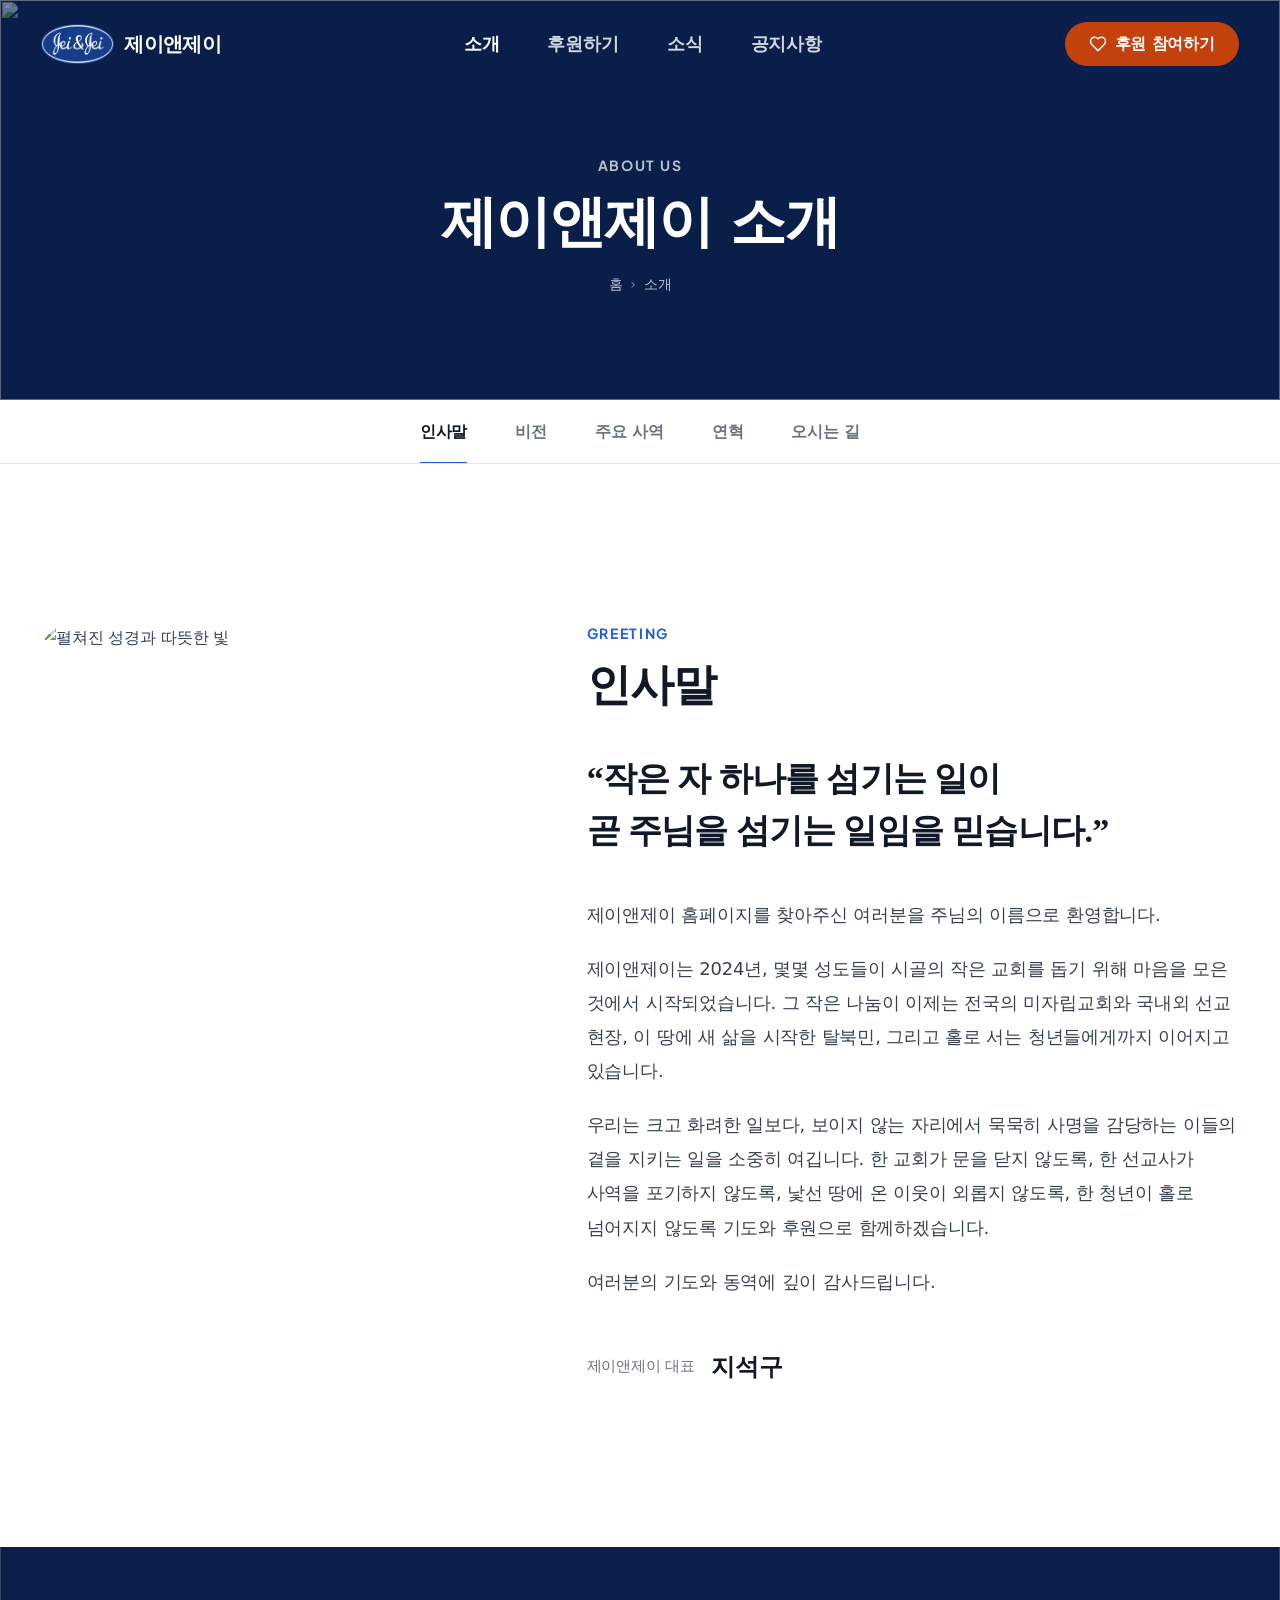
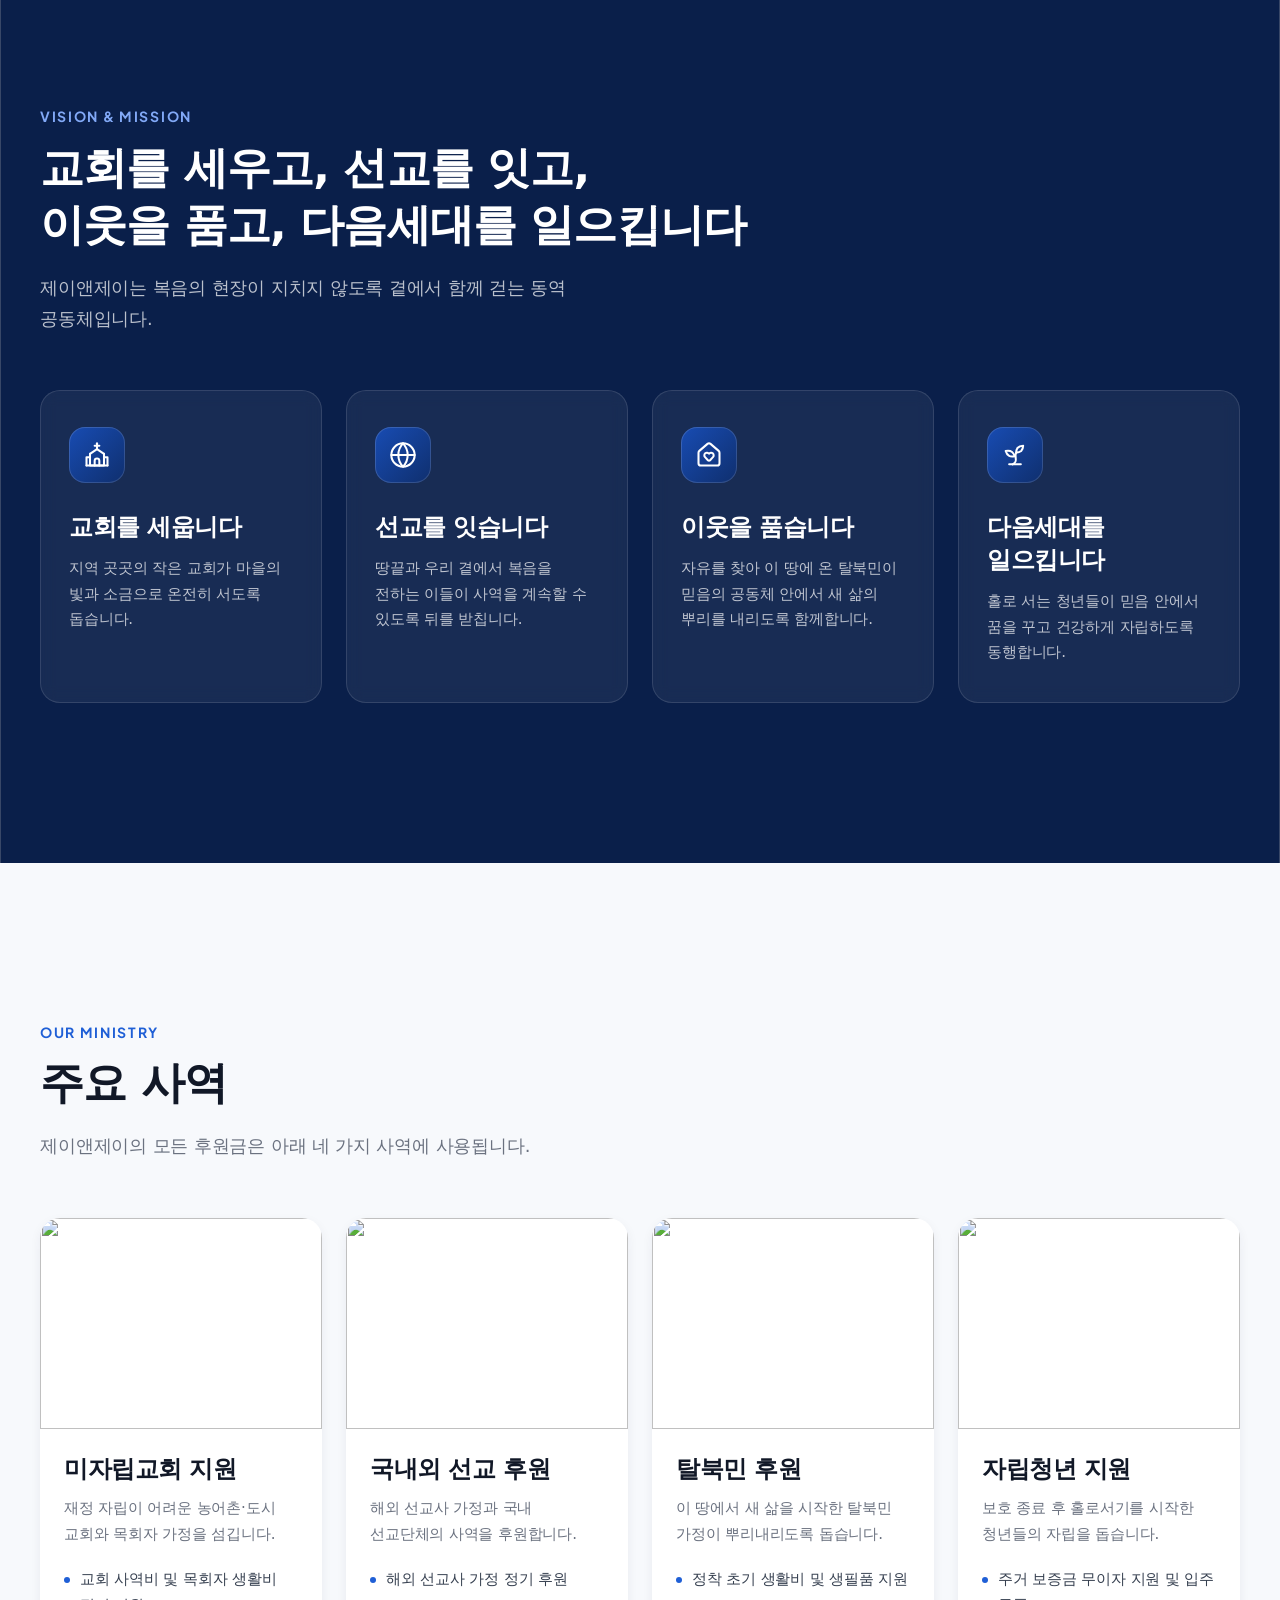
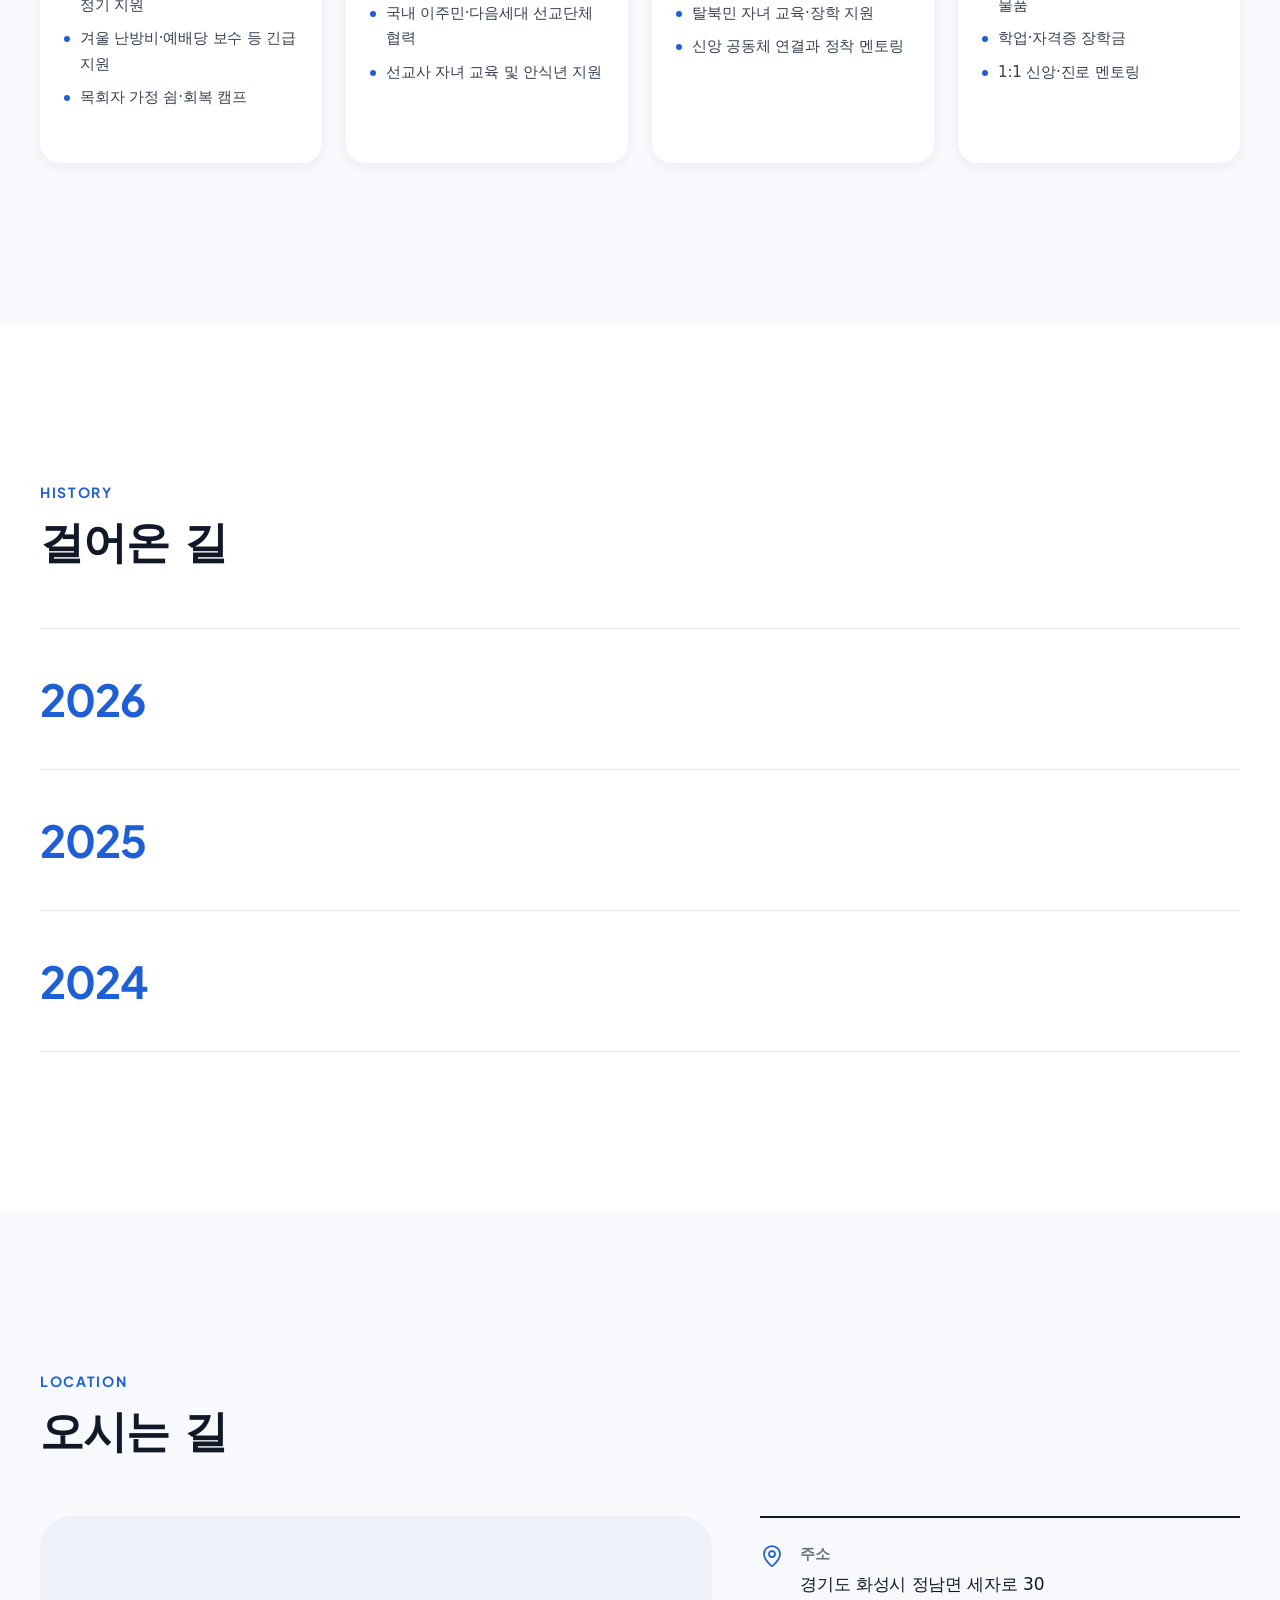
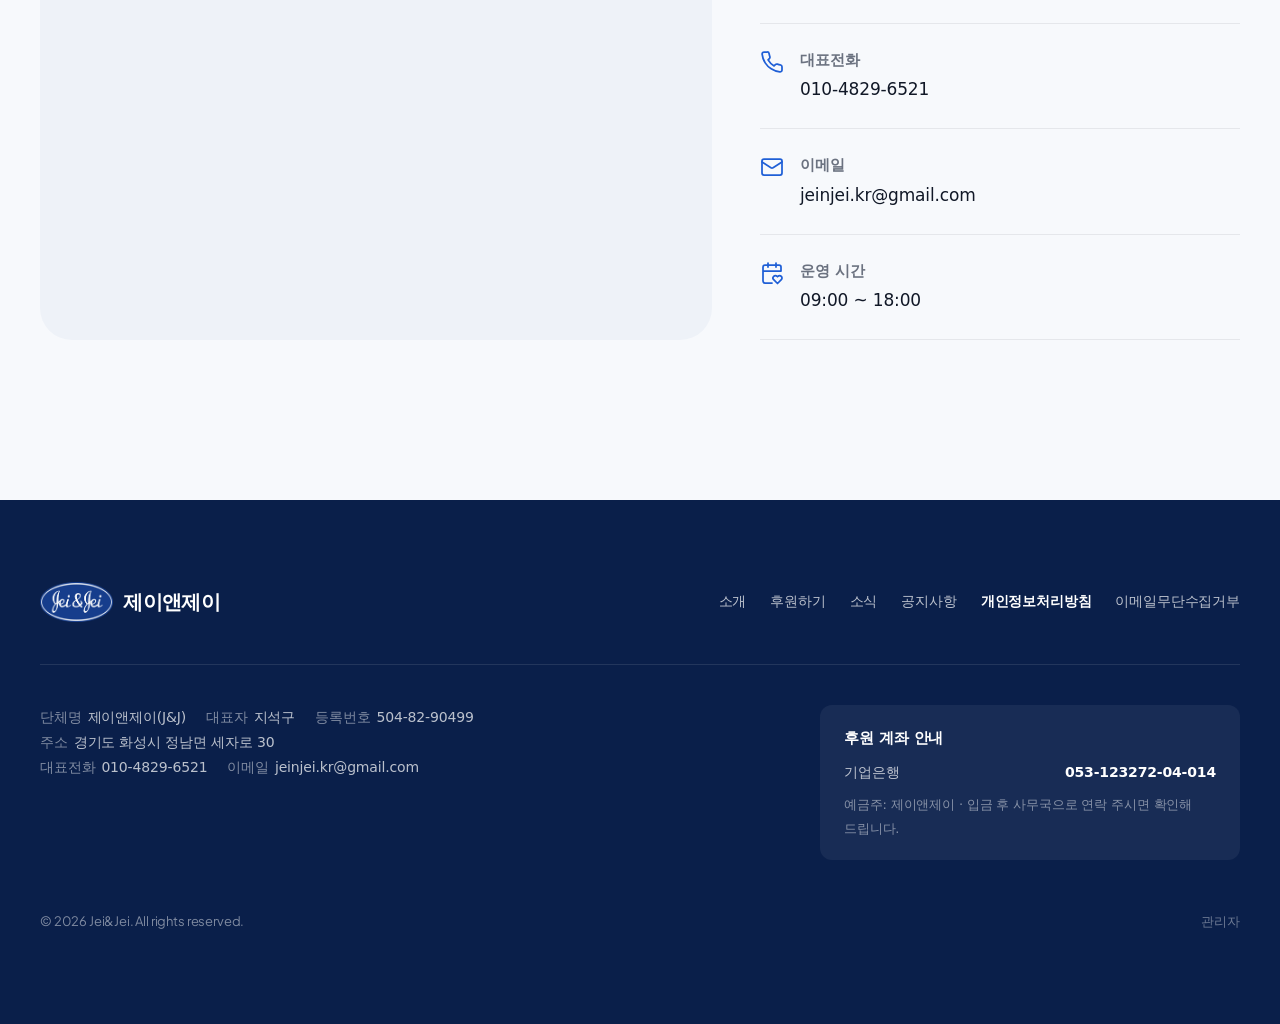
==== commit fa3fdb33: "설립 연도 2024년으로 변경 및 연혁 초기화 - 메인 SINCE 2024, 인사말 연도 수정 - 소개 걸어온 길을 2024~2026 연도만 남기고 비움 - 내용이 없는 연혁의 세" ====
--- a/about.html
+++ b/about.html
@@ -52,7 +52,7 @@
           <p class="greeting__lead" data-anim="fade-up" style="margin-top:40px">“작은 자 하나를 섬기는 일이<br />곧 주님을 섬기는 일임을 믿습니다.”</p>
           <div class="greeting__body" data-anim="fade-up">
             <p>제이앤제이 홈페이지를 찾아주신 여러분을 주님의 이름으로 환영합니다.</p>
-            <p>제이앤제이는 2012년, 몇몇 성도들이 시골의 작은 교회를 돕기 위해 마음을 모은 것에서 시작되었습니다. 그 작은 나눔이 이제는 전국의 미자립교회와 국내외 선교 현장, 이 땅에 새 삶을 시작한 탈북민, 그리고 홀로 서는 청년들에게까지 이어지고 있습니다.</p>
+            <p>제이앤제이는 2024년, 몇몇 성도들이 시골의 작은 교회를 돕기 위해 마음을 모은 것에서 시작되었습니다. 그 작은 나눔이 이제는 전국의 미자립교회와 국내외 선교 현장, 이 땅에 새 삶을 시작한 탈북민, 그리고 홀로 서는 청년들에게까지 이어지고 있습니다.</p>
             <p>우리는 크고 화려한 일보다, 보이지 않는 자리에서 묵묵히 사명을 감당하는 이들의 곁을 지키는 일을 소중히 여깁니다. 한 교회가 문을 닫지 않도록, 한 선교사가 사역을 포기하지 않도록, 낯선 땅에 온 이웃이 외롭지 않도록, 한 청년이 홀로 넘어지지 않도록 기도와 후원으로 함께하겠습니다.</p>
             <p>여러분의 기도와 동역에 깊이 감사드립니다.</p>
           </div>
@@ -166,31 +166,15 @@
         <div class="timeline">
           <div class="tl-year" data-anim="fade-up">
             <h3>2026</h3>
-            <ul>
-              <li><b>08</b><span>여름 후원자의 밤 개최</span></li>
-              <li><b>07</b><span>국내 이주민 선교단체 3곳과 협력 협약</span></li>
-              <li><b>05</b><span>홈페이지 리뉴얼 오픈</span></li>
-            </ul>
+            <ul></ul>
           </div>
           <div class="tl-year" data-anim="fade-up">
-            <h3>2022</h3>
-            <ul>
-              <li><b>09</b><span>자립청년 주거 지원 사업 시작</span></li>
-              <li><b>03</b><span>사단법인 전환</span></li>
-            </ul>
+            <h3>2025</h3>
+            <ul></ul>
           </div>
           <div class="tl-year" data-anim="fade-up">
-            <h3>2017</h3>
-            <ul>
-              <li><b>06</b><span>해외 선교사 정기 후원 사업 시작</span></li>
-              <li><b>01</b><span>지정기부금단체 지정</span></li>
-            </ul>
-          </div>
-          <div class="tl-year" data-anim="fade-up">
-            <h3>2012</h3>
-            <ul>
-              <li><b>04</b><span>강원 지역 미자립교회 3곳 후원으로 사역 시작</span></li>
-            </ul>
+            <h3>2024</h3>
+            <ul></ul>
           </div>
         </div>
       </div>
--- a/css/style.css
+++ b/css/style.css
@@ -795,3 +795,25 @@
 .page-tabs::before{ content:""; position:absolute; left:0; right:0; bottom:100%; height:88px; background:#fff; opacity:0; pointer-events:none; transition:opacity var(--dur-base); }
 .page-tabs.is-stuck::before{ opacity:1; }
 @media (max-width:767px){ .page-tabs::before{ height:72px; } }
+
+/* ---------- Home: 후원자 명단 ---------- */
+.donors{ padding:120px 0; overflow:hidden; }
+.donors__head{ text-align:center; margin-bottom:48px; }
+.donors__head .sec-title{ margin-top:12px; }
+.donors__head .sec-desc{ margin:20px auto 0; }
+.donors__count{ display:inline-flex; margin-top:24px; padding:8px 18px; border-radius:var(--radius-full); background:var(--blue-50); font-size:15px; color:var(--blue-700); }
+.donors__count b{ margin:0 2px; font-family:var(--font-display); font-weight:800; }
+.marquee{ overflow:hidden; -webkit-mask-image:linear-gradient(90deg, transparent, #000 8%, #000 92%, transparent); mask-image:linear-gradient(90deg, transparent, #000 8%, #000 92%, transparent); }
+.marquee__track{ display:flex; width:max-content; animation:marquee var(--dur, 40s) linear infinite; }
+.marquee:hover .marquee__track{ animation-play-state:paused; }
+@keyframes marquee{ to{ transform:translateX(-50%); } }
+.marquee__group{ display:flex; gap:16px; padding-right:16px; }
+.donor-chip{ display:inline-flex; align-items:center; gap:10px; height:64px; padding:0 28px; border-radius:var(--radius-full); background:#fff; border:1px solid var(--border-default); box-shadow:var(--shadow-sm); font-size:17px; color:var(--text-default); white-space:nowrap; }
+.donor-chip svg{ width:20px; height:20px; color:var(--warm-500); }
+.donor-chip b{ font-size:19px; font-weight:700; color:var(--text-strong); letter-spacing:0.02em; }
+.donor-chip i{ font-style:normal; margin-left:4px; padding:4px 10px; border-radius:var(--radius-full); background:var(--blue-50); color:var(--blue-700); font-size:13px; font-weight:600; }
+@media (max-width:767px){ .donors{ padding:80px 0; } .donor-chip{ height:56px; padding:0 20px; font-size:15px; } .donor-chip b{ font-size:17px; } }
+@media (prefers-reduced-motion: reduce){ .marquee__track{ animation:none; flex-wrap:wrap; width:auto; justify-content:center; } .marquee__group + .marquee__group{ display:none; } .marquee{ -webkit-mask-image:none; mask-image:none; } }
+
+/* 연혁 내용이 비어 있으면 세로선 숨김 */
+.tl-year ul:empty{ display:none; }
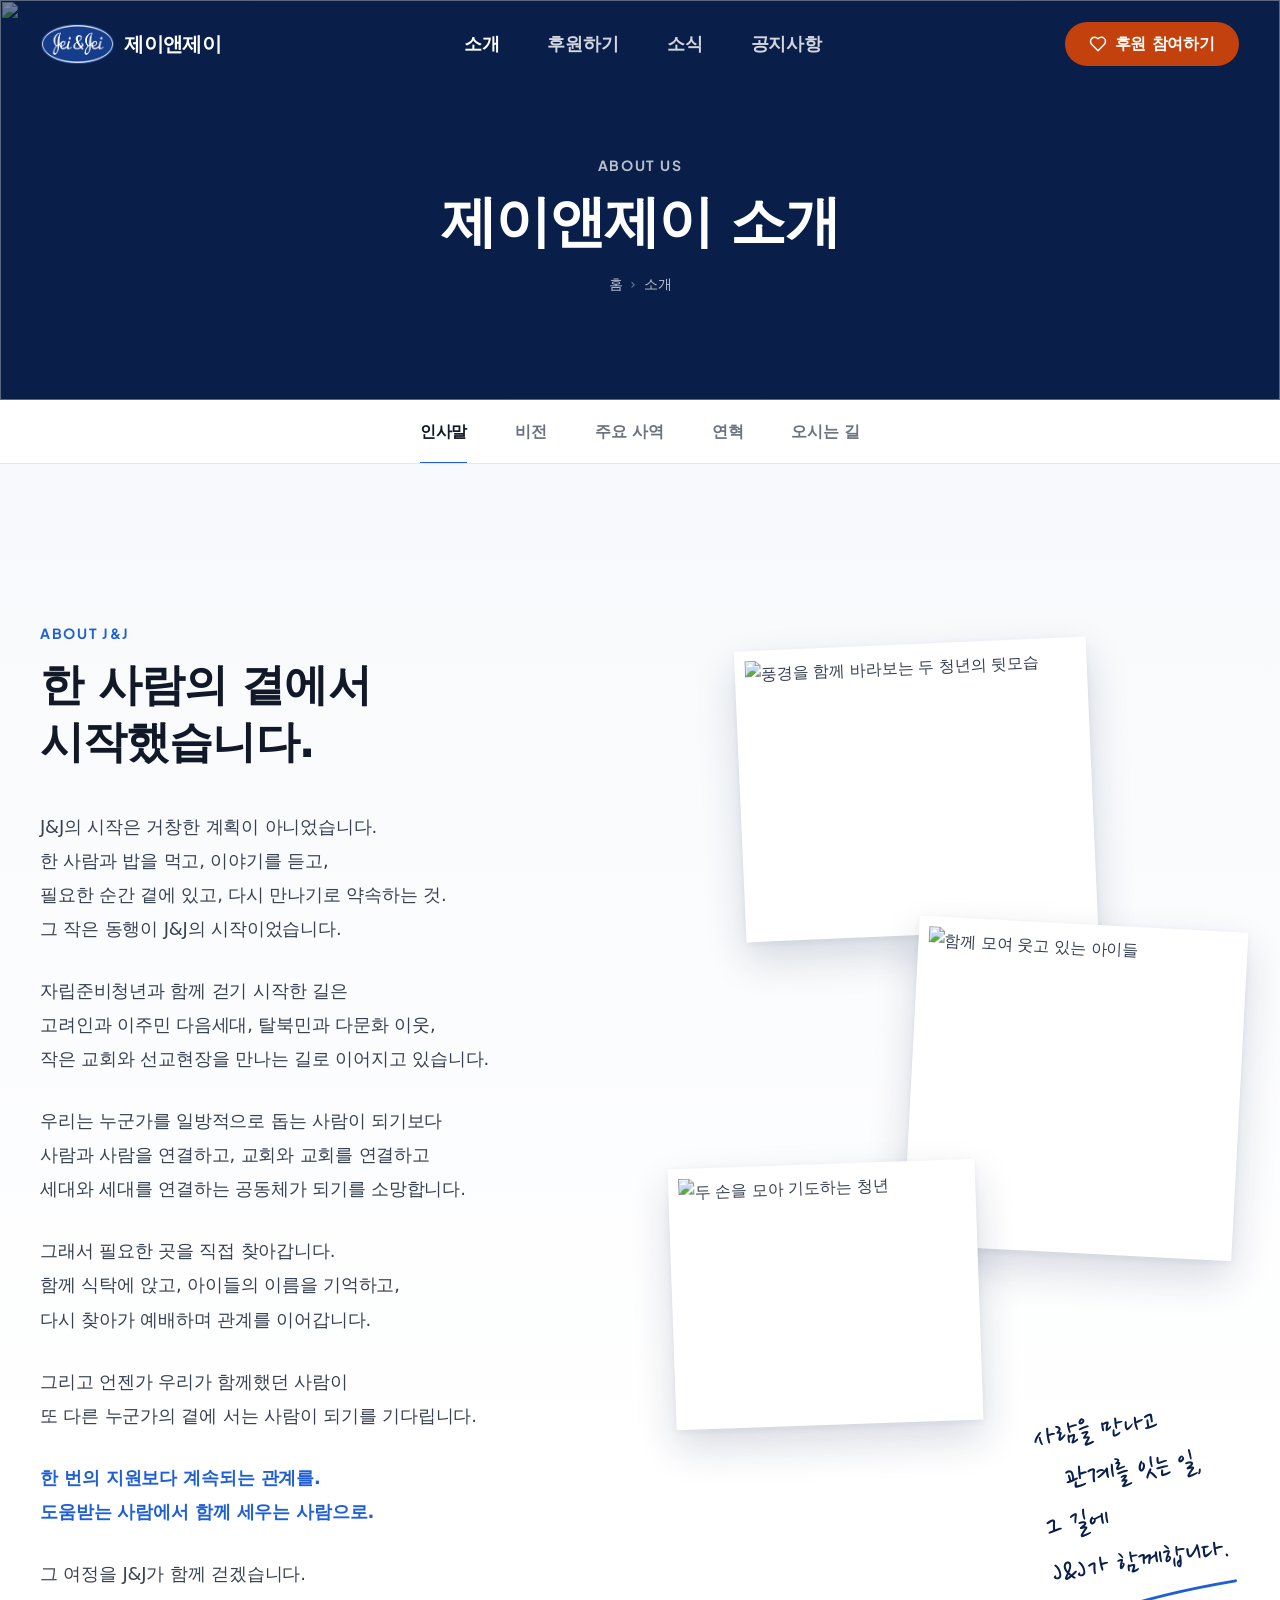
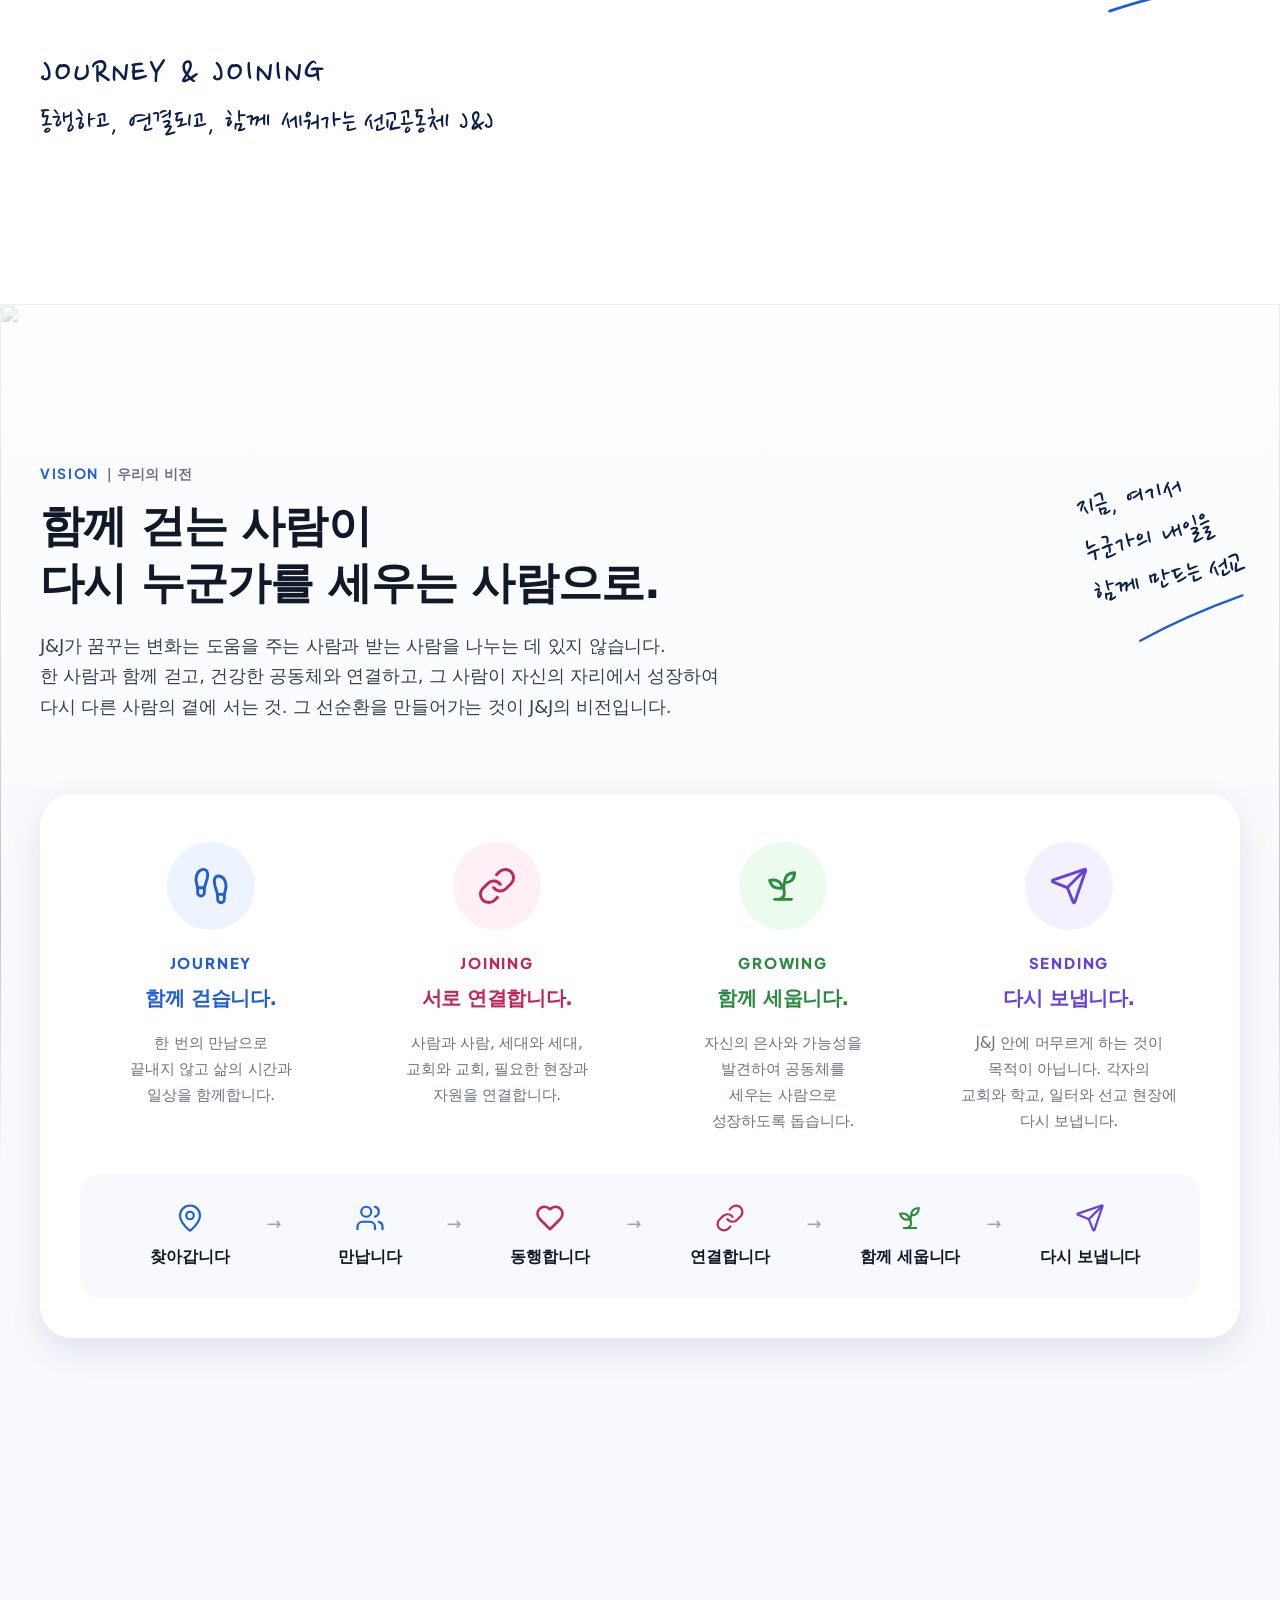
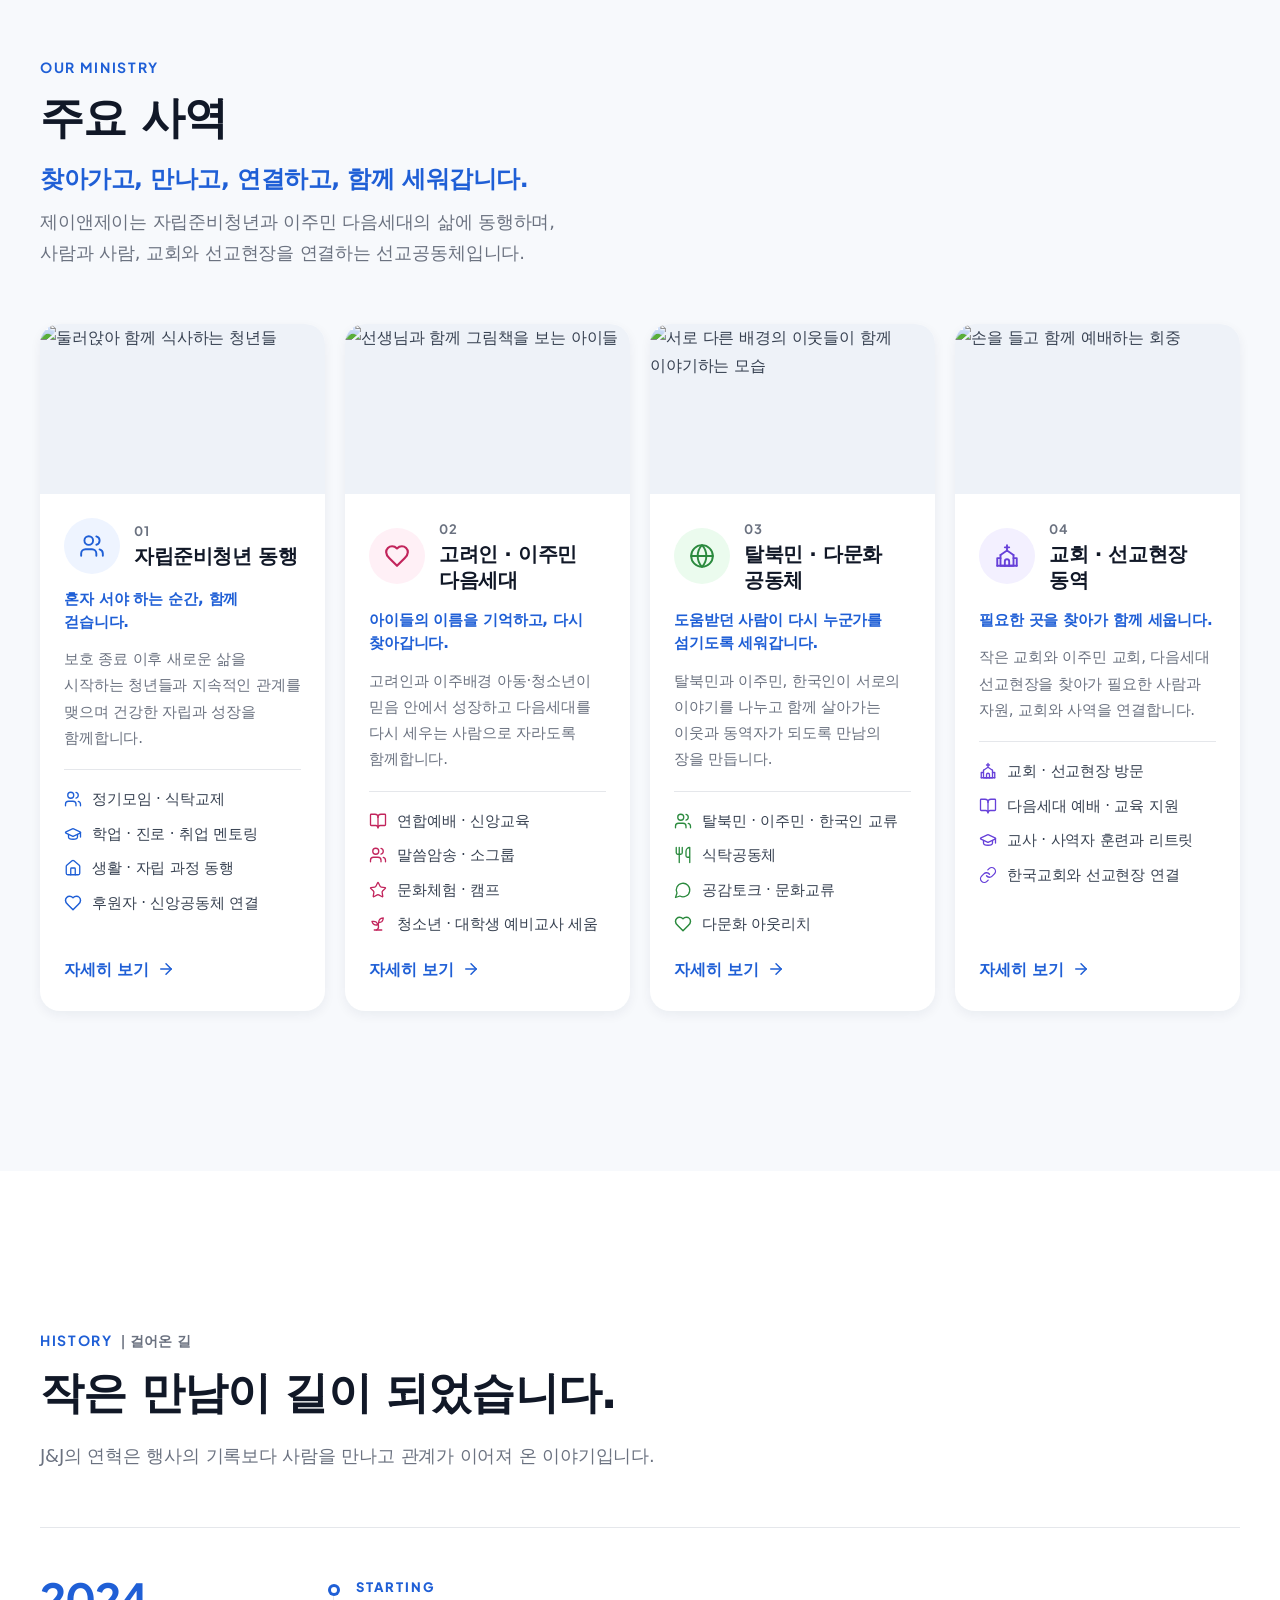
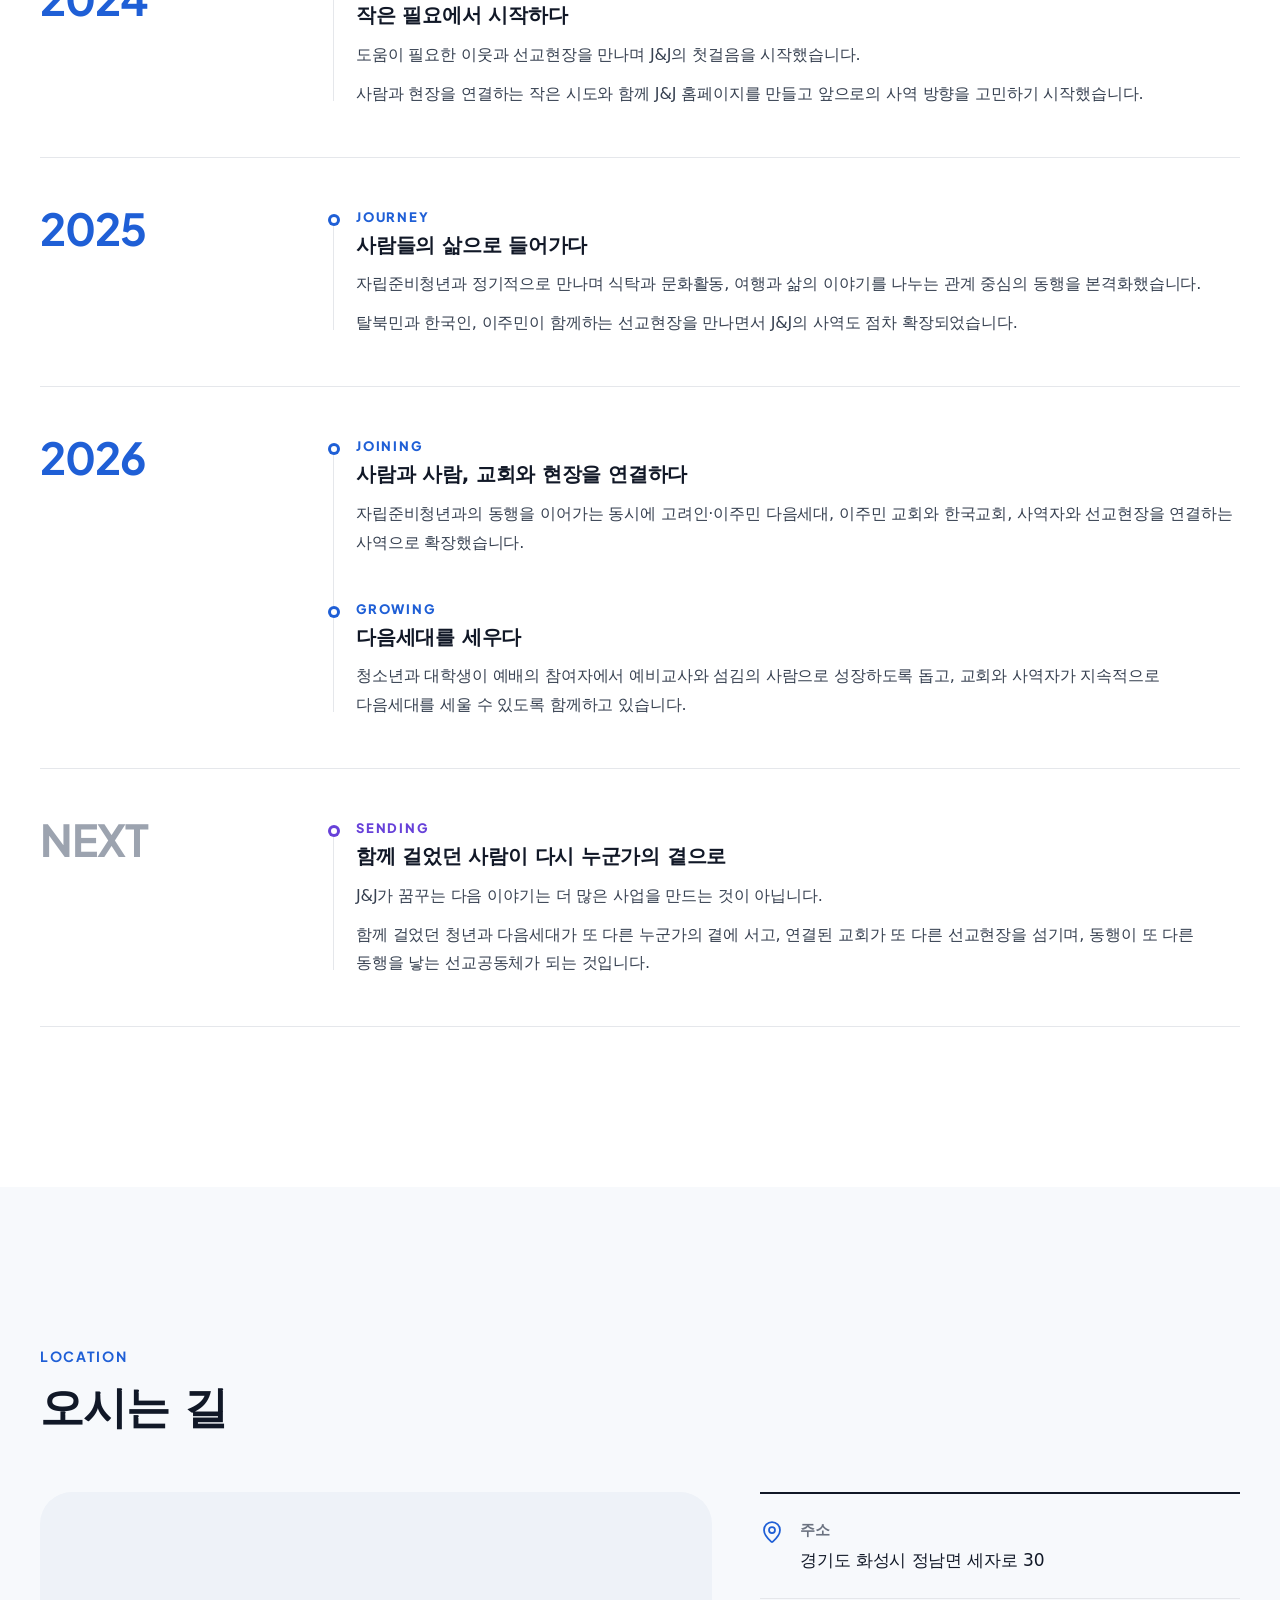
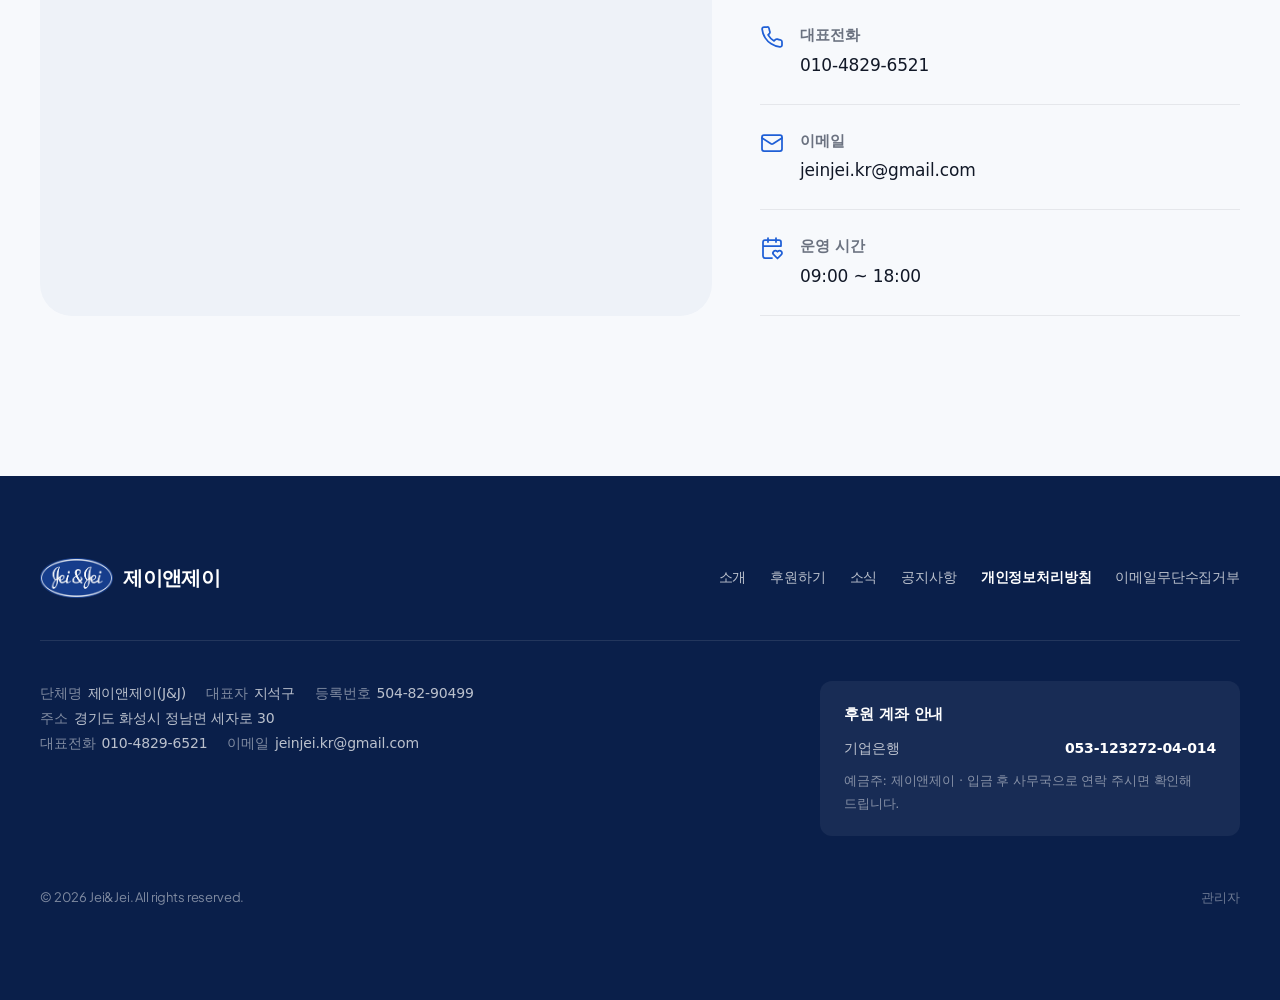
==== commit 7677e819: "메인 히어로·사역 카드 및 소개 페이지 개편 - 메인: 한 장짜리 히어로(JOURNEY & JOINING), 오른쪽 손글씨 문구, 새 사역 카드 4개 - 소개: 인사말(폴라로이드 " ====
--- a/about.html
+++ b/about.html
@@ -12,7 +12,7 @@
   <link rel="icon" type="image/png" sizes="32x32" href="images/favicon-32.png" />
   <link rel="apple-touch-icon" href="images/apple-touch-icon.png" />
   <link rel="stylesheet" href="https://cdn.jsdelivr.net/gh/orioncactus/pretendard/dist/web/variable/pretendardvariable-dynamic-subset.css" />
-  <link rel="stylesheet" href="https://fonts.googleapis.com/css2?family=Plus+Jakarta+Sans:wght@600;700;800&display=swap" />
+  <link rel="stylesheet" href="https://fonts.googleapis.com/css2?family=Plus+Jakarta+Sans:wght@600;700;800&family=Nanum+Pen+Script&display=swap" />
   <link rel="stylesheet" href="https://hangeul.pstatic.net/hangeul_static/css/maru-buri.css" />
   <link rel="stylesheet" href="css/style.css" />
   <script>document.documentElement.classList.add('js');</script>
@@ -39,58 +39,75 @@
     </nav>
 
     <!-- 인사말 -->
-    <section class="section" id="greeting" aria-labelledby="greeting-title">
-      <div class="container greeting">
-        <div class="img-reveal greeting__photo" data-anim="img">
-          <img src="https://images.unsplash.com/photo-1504052434569-70ad5836ab65?w=1000&q=80&auto=format&fit=crop" alt="펼쳐진 성경과 따뜻한 빛" loading="lazy" />
-        </div>
-        <div>
+    <section class="section about-intro" id="greeting" aria-labelledby="greeting-title">
+      <div class="container about-intro__grid">
+        <div class="about-intro__text">
           <div data-anim="fade-up">
-            <span class="overline">Greeting</span>
-            <h2 class="sec-title" id="greeting-title" style="margin-top:12px">인사말</h2>
-          </div>
-          <p class="greeting__lead" data-anim="fade-up" style="margin-top:40px">“작은 자 하나를 섬기는 일이<br />곧 주님을 섬기는 일임을 믿습니다.”</p>
-          <div class="greeting__body" data-anim="fade-up">
-            <p>제이앤제이 홈페이지를 찾아주신 여러분을 주님의 이름으로 환영합니다.</p>
-            <p>제이앤제이는 2024년, 몇몇 성도들이 시골의 작은 교회를 돕기 위해 마음을 모은 것에서 시작되었습니다. 그 작은 나눔이 이제는 전국의 미자립교회와 국내외 선교 현장, 이 땅에 새 삶을 시작한 탈북민, 그리고 홀로 서는 청년들에게까지 이어지고 있습니다.</p>
-            <p>우리는 크고 화려한 일보다, 보이지 않는 자리에서 묵묵히 사명을 감당하는 이들의 곁을 지키는 일을 소중히 여깁니다. 한 교회가 문을 닫지 않도록, 한 선교사가 사역을 포기하지 않도록, 낯선 땅에 온 이웃이 외롭지 않도록, 한 청년이 홀로 넘어지지 않도록 기도와 후원으로 함께하겠습니다.</p>
-            <p>여러분의 기도와 동역에 깊이 감사드립니다.</p>
-          </div>
-          <p class="greeting__sign" data-anim="fade-up">제이앤제이 대표 <strong>지석구</strong></p>
+            <span class="overline">About J&amp;J</span>
+            <h2 class="sec-title" id="greeting-title" style="margin-top:12px">한 사람의 곁에서<br />시작했습니다.</h2>
+          </div>
+          <div class="about-intro__body" data-anim="fade-up">
+            <p>J&amp;J의 시작은 거창한 계획이 아니었습니다.<br />한 사람과 밥을 먹고, 이야기를 듣고,<br />필요한 순간 곁에 있고, 다시 만나기로 약속하는 것.<br />그 작은 동행이 J&amp;J의 시작이었습니다.</p>
+            <p>자립준비청년과 함께 걷기 시작한 길은<br />고려인과 이주민 다음세대, 탈북민과 다문화 이웃,<br />작은 교회와 선교현장을 만나는 길로 이어지고 있습니다.</p>
+            <p>우리는 누군가를 일방적으로 돕는 사람이 되기보다<br />사람과 사람을 연결하고, 교회와 교회를 연결하고<br />세대와 세대를 연결하는 공동체가 되기를 소망합니다.</p>
+            <p>그래서 필요한 곳을 직접 찾아갑니다.<br />함께 식탁에 앉고, 아이들의 이름을 기억하고,<br />다시 찾아가 예배하며 관계를 이어갑니다.</p>
+            <p>그리고 언젠가 우리가 함께했던 사람이<br />또 다른 누군가의 곁에 서는 사람이 되기를 기다립니다.</p>
+            <p class="about-intro__key">한 번의 지원보다 계속되는 관계를.<br />도움받는 사람에서 함께 세우는 사람으로.</p>
+            <p>그 여정을 J&amp;J가 함께 걷겠습니다.</p>
+          </div>
+          <p class="about-intro__sign hand" data-anim="fade-up"><span class="about-intro__sign-en">JOURNEY &amp; JOINING</span>동행하고, 연결되고, 함께 세워가는 선교공동체 J&amp;J</p>
+        </div>
+
+        <div class="about-intro__photos" aria-label="J&amp;J 사역 사진">
+          <figure class="polaroid polaroid--1" data-anim="fade-up"><img src="https://images.unsplash.com/photo-1784120865596-20da2d200fef?w=900&q=80&auto=format&fit=crop" alt="풍경을 함께 바라보는 두 청년의 뒷모습" loading="lazy" /></figure>
+          <figure class="polaroid polaroid--2" data-anim="fade-up"><img src="https://images.unsplash.com/photo-1764738130385-182c58353131?w=900&q=80&auto=format&fit=crop" alt="함께 모여 웃고 있는 아이들" loading="lazy" /></figure>
+          <figure class="polaroid polaroid--3" data-anim="fade-up"><img src="https://images.unsplash.com/photo-1742659655740-4f352a66c6dd?w=900&q=80&auto=format&fit=crop" alt="두 손을 모아 기도하는 청년" loading="lazy" /></figure>
+          <p class="about-intro__note hand" data-anim="fade-up">사람을 만나고<br /><span>관계를 잇는 일,</span><br />그 길에<br />J&amp;J가 함께합니다.<svg viewBox="0 0 120 16" aria-hidden="true"><path d="M3 13 C 40 6, 80 3, 117 2" /></svg></p>
         </div>
       </div>
     </section>
 
     <!-- 비전 -->
-    <section class="section vision" id="vision" aria-labelledby="vision-title">
-      <div class="vision__bg" data-parallax-bg aria-hidden="true"><img src="https://images.unsplash.com/photo-1478147427282-58a87a120781?w=2000&q=70&auto=format&fit=crop" alt="" loading="lazy" /></div>
-      <div class="container">
-        <div class="sec-head" data-anim="fade-up">
-          <span class="overline">Vision &amp; Mission</span>
-          <h2 class="sec-title" id="vision-title">교회를 세우고, 선교를 잇고,<br />이웃을 품고, 다음세대를 일으킵니다</h2>
-          <p class="sec-desc">제이앤제이는 복음의 현장이 지치지 않도록 곁에서 함께 걷는 동역 공동체입니다.</p>
-        </div>
-        <div class="vision__grid" data-anim="stagger">
-          <div class="v-card">
-            <span class="v-card__icon" aria-hidden="true"><svg><use href="#i-church"/></svg></span>
-            <h3>교회를 세웁니다</h3>
-            <p>지역 곳곳의 작은 교회가 마을의 빛과 소금으로 온전히 서도록 돕습니다.</p>
-          </div>
-          <div class="v-card">
-            <span class="v-card__icon" aria-hidden="true"><svg><use href="#i-globe"/></svg></span>
-            <h3>선교를 잇습니다</h3>
-            <p>땅끝과 우리 곁에서 복음을 전하는 이들이 사역을 계속할 수 있도록 뒤를 받칩니다.</p>
-          </div>
-          <div class="v-card">
-            <span class="v-card__icon" aria-hidden="true"><svg><use href="#i-house-heart"/></svg></span>
-            <h3>이웃을 품습니다</h3>
-            <p>자유를 찾아 이 땅에 온 탈북민이 믿음의 공동체 안에서 새 삶의 뿌리를 내리도록 함께합니다.</p>
-          </div>
-          <div class="v-card">
-            <span class="v-card__icon" aria-hidden="true"><svg><use href="#i-sprout"/></svg></span>
-            <h3>다음세대를 일으킵니다</h3>
-            <p>홀로 서는 청년들이 믿음 안에서 꿈을 꾸고 건강하게 자립하도록 동행합니다.</p>
-          </div>
+    <section class="vision2" id="vision" aria-labelledby="vision-title">
+      <div class="vision2__bg" aria-hidden="true"><img src="https://images.unsplash.com/photo-1604223190546-a43e4c7f29d7?w=2400&q=75&auto=format&fit=crop" alt="" loading="lazy" /></div>
+      <div class="container">
+        <div class="vision2__head">
+          <div data-anim="fade-up">
+            <span class="overline">Vision <span class="overline__ko">| 우리의 비전</span></span>
+            <h2 class="sec-title" id="vision-title" style="margin-top:12px">함께 걷는 사람이<br />다시 누군가를 세우는 사람으로.</h2>
+            <p class="sec-desc vision2__desc">J&amp;J가 꿈꾸는 변화는 도움을 주는 사람과 받는 사람을 나누는 데 있지 않습니다.<br />한 사람과 함께 걷고, 건강한 공동체와 연결하고, 그 사람이 자신의 자리에서 성장하여<br />다시 다른 사람의 곁에 서는 것. 그 선순환을 만들어가는 것이 J&amp;J의 비전입니다.</p>
+          </div>
+          <p class="vision2__note hand" data-anim="fade-up">지금, 여기서<br />누군가의 내일을<br />함께 만드는 선교<svg viewBox="0 0 120 30" aria-hidden="true"><path d="M3 27 C 40 16, 80 8, 117 3" /></svg></p>
+        </div>
+
+        <div class="vision2__panel" data-anim="fade-up">
+          <div class="vision2__values">
+            <div class="v-item v-item--journey">
+              <span class="v-item__icon" aria-hidden="true"><svg><use href="#i-footprints"/></svg></span>
+              <span class="v-item__en">Journey</span>
+              <h3 class="v-item__title">함께 걷습니다.</h3>
+              <p class="v-item__desc">한 번의 만남으로<br />끝내지 않고 삶의 시간과<br />일상을 함께합니다.</p>
+            </div>
+            <div class="v-item v-item--joining">
+              <span class="v-item__icon" aria-hidden="true"><svg><use href="#i-link"/></svg></span>
+              <span class="v-item__en">Joining</span>
+              <h3 class="v-item__title">서로 연결합니다.</h3>
+              <p class="v-item__desc">사람과 사람, 세대와 세대,<br />교회와 교회, 필요한 현장과<br />자원을 연결합니다.</p>
+            </div>
+            <div class="v-item v-item--growing">
+              <span class="v-item__icon" aria-hidden="true"><svg><use href="#i-sprout"/></svg></span>
+              <span class="v-item__en">Growing</span>
+              <h3 class="v-item__title">함께 세웁니다.</h3>
+              <p class="v-item__desc">자신의 은사와 가능성을<br />발견하여 공동체를<br />세우는 사람으로<br />성장하도록 돕습니다.</p>
+            </div>
+            <div class="v-item v-item--sending">
+              <span class="v-item__icon" aria-hidden="true"><svg><use href="#i-send"/></svg></span>
+              <span class="v-item__en">Sending</span>
+              <h3 class="v-item__title">다시 보냅니다.</h3>
+              <p class="v-item__desc">J&amp;J 안에 머무르게 하는 것이<br />목적이 아닙니다. 각자의<br />교회와 학교, 일터와 선교 현장에<br />다시 보냅니다.</p>
+            </div>
+          </div>
+          <ol class="v-flow" aria-label="J&amp;J가 일하는 방식"><li class="v-flow__step v-flow__step--journey"><svg aria-hidden="true"><use href="#i-map-pin"/></svg><span>찾아갑니다</span></li><li class="v-flow__step v-flow__step--journey"><svg aria-hidden="true"><use href="#i-users"/></svg><span>만납니다</span></li><li class="v-flow__step v-flow__step--joining"><svg aria-hidden="true"><use href="#i-heart"/></svg><span>동행합니다</span></li><li class="v-flow__step v-flow__step--joining"><svg aria-hidden="true"><use href="#i-link"/></svg><span>연결합니다</span></li><li class="v-flow__step v-flow__step--growing"><svg aria-hidden="true"><use href="#i-sprout"/></svg><span>함께 세웁니다</span></li><li class="v-flow__step v-flow__step--sending"><svg aria-hidden="true"><use href="#i-send"/></svg><span>다시 보냅니다</span></li></ol>
         </div>
       </div>
     </section>
@@ -100,56 +117,73 @@
       <div class="container">
         <div class="sec-head" data-anim="fade-up">
           <span class="overline">Our Ministry</span>
-          <h2 class="sec-title" id="ministry-title">주요 사역</h2>
-          <p class="sec-desc">제이앤제이의 모든 후원금은 아래 네 가지 사역에 사용됩니다.</p>
-        </div>
-        <div class="d-area d-area--4" data-anim="stagger">
-          <article class="d-card">
-            <div class="d-card__thumb"><img src="https://images.unsplash.com/photo-1515162305285-0293e4767cc2?w=900&q=80&auto=format&fit=crop" alt="" loading="lazy" /></div>
-            <div class="d-card__body">
-              <h3>미자립교회 지원</h3>
-              <p>재정 자립이 어려운 농어촌·도시 교회와 목회자 가정을 섬깁니다.</p>
-              <ul>
-                <li>교회 사역비 및 목회자 생활비 정기 지원</li>
-                <li>겨울 난방비·예배당 보수 등 긴급 지원</li>
-                <li>목회자 가정 쉼·회복 캠프</li>
-              </ul>
-            </div>
-          </article>
-          <article class="d-card">
-            <div class="d-card__thumb"><img src="https://images.unsplash.com/photo-1488521787991-ed7bbaae773c?w=900&q=80&auto=format&fit=crop" alt="" loading="lazy" /></div>
-            <div class="d-card__body">
-              <h3>국내외 선교 후원</h3>
-              <p>해외 선교사 가정과 국내 선교단체의 사역을 후원합니다.</p>
-              <ul>
-                <li>해외 선교사 가정 정기 후원</li>
-                <li>국내 이주민·다음세대 선교단체 협력</li>
-                <li>선교사 자녀 교육 및 안식년 지원</li>
-              </ul>
-            </div>
-          </article>
-          <article class="d-card">
-            <div class="d-card__thumb"><img src="https://images.unsplash.com/photo-1511632765486-a01980e01a18?w=900&q=80&auto=format&fit=crop" alt="" loading="lazy" /></div>
-            <div class="d-card__body">
-              <h3>탈북민 후원</h3>
-              <p>이 땅에서 새 삶을 시작한 탈북민 가정이 뿌리내리도록 돕습니다.</p>
-              <ul>
-                <li>정착 초기 생활비 및 생필품 지원</li>
-                <li>탈북민 자녀 교육·장학 지원</li>
-                <li>신앙 공동체 연결과 정착 멘토링</li>
-              </ul>
-            </div>
-          </article>
-          <article class="d-card">
-            <div class="d-card__thumb"><img src="https://images.unsplash.com/photo-1523240795612-9a054b0db644?w=900&q=80&auto=format&fit=crop" alt="" loading="lazy" /></div>
-            <div class="d-card__body">
-              <h3>자립청년 지원</h3>
-              <p>보호 종료 후 홀로서기를 시작한 청년들의 자립을 돕습니다.</p>
-              <ul>
-                <li>주거 보증금 무이자 지원 및 입주 물품</li>
-                <li>학업·자격증 장학금</li>
-                <li>1:1 신앙·진로 멘토링</li>
-              </ul>
+          <h2 class="sec-title" id="ministry-title" style="margin-top:12px">주요 사역</h2>
+          <p class="ministry2__lead">찾아가고, 만나고, 연결하고, 함께 세워갑니다.</p>
+          <p class="sec-desc" style="margin-top:12px">제이앤제이는 자립준비청년과 이주민 다음세대의 삶에 동행하며,<br />사람과 사람, 교회와 선교현장을 연결하는 선교공동체입니다.</p>
+        </div>
+        <div class="ministry2" data-anim="stagger">
+          <article class="mc mc--blue">
+            <div class="mc__thumb"><img src="https://images.unsplash.com/photo-1765582870011-ff3cfdb06700?w=900&q=80&auto=format&fit=crop" alt="둘러앉아 함께 식사하는 청년들" loading="lazy" /></div>
+            <div class="mc__body">
+              <div class="mc__head">
+                <span class="mc__icon" aria-hidden="true"><svg><use href="#i-users"/></svg></span>
+                <div>
+                  <span class="mc__no">01</span>
+                  <h3 class="mc__title">자립준비청년 동행</h3>
+                </div>
+              </div>
+              <p class="mc__tag">혼자 서야 하는 순간, 함께 걷습니다.</p>
+              <p class="mc__desc">보호 종료 이후 새로운 삶을 시작하는 청년들과 지속적인 관계를 맺으며 건강한 자립과 성장을 함께합니다.</p>
+              <ul class="mc__list"><li><svg aria-hidden="true"><use href="#i-users"/></svg>정기모임 · 식탁교제</li><li><svg aria-hidden="true"><use href="#i-graduation-cap"/></svg>학업 · 진로 · 취업 멘토링</li><li><svg aria-hidden="true"><use href="#i-house"/></svg>생활 · 자립 과정 동행</li><li><svg aria-hidden="true"><use href="#i-heart"/></svg>후원자 · 신앙공동체 연결</li></ul>
+              <a href="news.html?category=%EC%9E%90%EB%A6%BD%EC%B2%AD%EB%85%84" class="mc__more link-arrow">자세히 보기<svg aria-hidden="true"><use href="#i-arrow-right"/></svg></a>
+            </div>
+          </article>
+          <article class="mc mc--pink">
+            <div class="mc__thumb"><img src="https://images.unsplash.com/photo-1786293424429-c181dea1d5f3?w=900&q=80&auto=format&fit=crop" alt="선생님과 함께 그림책을 보는 아이들" loading="lazy" /></div>
+            <div class="mc__body">
+              <div class="mc__head">
+                <span class="mc__icon" aria-hidden="true"><svg><use href="#i-heart"/></svg></span>
+                <div>
+                  <span class="mc__no">02</span>
+                  <h3 class="mc__title">고려인 · 이주민 다음세대</h3>
+                </div>
+              </div>
+              <p class="mc__tag">아이들의 이름을 기억하고, 다시 찾아갑니다.</p>
+              <p class="mc__desc">고려인과 이주배경 아동·청소년이 믿음 안에서 성장하고 다음세대를 다시 세우는 사람으로 자라도록 함께합니다.</p>
+              <ul class="mc__list"><li><svg aria-hidden="true"><use href="#i-book-open"/></svg>연합예배 · 신앙교육</li><li><svg aria-hidden="true"><use href="#i-users"/></svg>말씀암송 · 소그룹</li><li><svg aria-hidden="true"><use href="#i-star"/></svg>문화체험 · 캠프</li><li><svg aria-hidden="true"><use href="#i-sprout"/></svg>청소년 · 대학생 예비교사 세움</li></ul>
+              <a href="news.html?category=%EC%84%A0%EA%B5%90" class="mc__more link-arrow">자세히 보기<svg aria-hidden="true"><use href="#i-arrow-right"/></svg></a>
+            </div>
+          </article>
+          <article class="mc mc--green">
+            <div class="mc__thumb"><img src="https://images.unsplash.com/photo-1670272506160-bdf0c7a45d2b?w=900&q=80&auto=format&fit=crop" alt="서로 다른 배경의 이웃들이 함께 이야기하는 모습" loading="lazy" /></div>
+            <div class="mc__body">
+              <div class="mc__head">
+                <span class="mc__icon" aria-hidden="true"><svg><use href="#i-globe"/></svg></span>
+                <div>
+                  <span class="mc__no">03</span>
+                  <h3 class="mc__title">탈북민 · 다문화 공동체</h3>
+                </div>
+              </div>
+              <p class="mc__tag">도움받던 사람이 다시 누군가를 섬기도록 세워갑니다.</p>
+              <p class="mc__desc">탈북민과 이주민, 한국인이 서로의 이야기를 나누고 함께 살아가는 이웃과 동역자가 되도록 만남의 장을 만듭니다.</p>
+              <ul class="mc__list"><li><svg aria-hidden="true"><use href="#i-users"/></svg>탈북민 · 이주민 · 한국인 교류</li><li><svg aria-hidden="true"><use href="#i-utensils"/></svg>식탁공동체</li><li><svg aria-hidden="true"><use href="#i-message-circle"/></svg>공감토크 · 문화교류</li><li><svg aria-hidden="true"><use href="#i-heart"/></svg>다문화 아웃리치</li></ul>
+              <a href="news.html?category=%ED%83%88%EB%B6%81%EB%AF%BC" class="mc__more link-arrow">자세히 보기<svg aria-hidden="true"><use href="#i-arrow-right"/></svg></a>
+            </div>
+          </article>
+          <article class="mc mc--purple">
+            <div class="mc__thumb"><img src="https://images.unsplash.com/photo-1622598453695-4fbaf151aadc?w=900&q=80&auto=format&fit=crop" alt="손을 들고 함께 예배하는 회중" loading="lazy" /></div>
+            <div class="mc__body">
+              <div class="mc__head">
+                <span class="mc__icon" aria-hidden="true"><svg><use href="#i-church"/></svg></span>
+                <div>
+                  <span class="mc__no">04</span>
+                  <h3 class="mc__title">교회 · 선교현장 동역</h3>
+                </div>
+              </div>
+              <p class="mc__tag">필요한 곳을 찾아가 함께 세웁니다.</p>
+              <p class="mc__desc">작은 교회와 이주민 교회, 다음세대 선교현장을 찾아가 필요한 사람과 자원, 교회와 사역을 연결합니다.</p>
+              <ul class="mc__list"><li><svg aria-hidden="true"><use href="#i-church"/></svg>교회 · 선교현장 방문</li><li><svg aria-hidden="true"><use href="#i-book-open"/></svg>다음세대 예배 · 교육 지원</li><li><svg aria-hidden="true"><use href="#i-graduation-cap"/></svg>교사 · 사역자 훈련과 리트릿</li><li><svg aria-hidden="true"><use href="#i-link"/></svg>한국교회와 선교현장 연결</li></ul>
+              <a href="news.html?category=%EB%AF%B8%EC%9E%90%EB%A6%BD%EA%B5%90%ED%9A%8C" class="mc__more link-arrow">자세히 보기<svg aria-hidden="true"><use href="#i-arrow-right"/></svg></a>
             </div>
           </article>
         </div>
@@ -160,21 +194,55 @@
     <section class="section" id="history" aria-labelledby="history-title">
       <div class="container">
         <div class="sec-head" data-anim="fade-up">
-          <span class="overline">History</span>
-          <h2 class="sec-title" id="history-title">걸어온 길</h2>
+          <span class="overline">History <span class="overline__ko">| 걸어온 길</span></span>
+          <h2 class="sec-title" id="history-title">작은 만남이 길이 되었습니다.</h2>
+          <p class="sec-desc">J&amp;J의 연혁은 행사의 기록보다 사람을 만나고 관계가 이어져 온 이야기입니다.</p>
         </div>
         <div class="timeline">
           <div class="tl-year" data-anim="fade-up">
-            <h3>2026</h3>
-            <ul></ul>
+            <h3>2024</h3>
+            <ul>
+              <li class="tl-item">
+                <span class="tl-item__stage">Starting</span>
+                <strong class="tl-item__title">작은 필요에서 시작하다</strong>
+                <p>도움이 필요한 이웃과 선교현장을 만나며 J&amp;J의 첫걸음을 시작했습니다.</p><p>사람과 현장을 연결하는 작은 시도와 함께 J&amp;J 홈페이지를 만들고 앞으로의 사역 방향을 고민하기 시작했습니다.</p>
+              </li>
+            </ul>
           </div>
           <div class="tl-year" data-anim="fade-up">
             <h3>2025</h3>
-            <ul></ul>
+            <ul>
+              <li class="tl-item">
+                <span class="tl-item__stage">Journey</span>
+                <strong class="tl-item__title">사람들의 삶으로 들어가다</strong>
+                <p>자립준비청년과 정기적으로 만나며 식탁과 문화활동, 여행과 삶의 이야기를 나누는 관계 중심의 동행을 본격화했습니다.</p><p>탈북민과 한국인, 이주민이 함께하는 선교현장을 만나면서 J&amp;J의 사역도 점차 확장되었습니다.</p>
+              </li>
+            </ul>
           </div>
           <div class="tl-year" data-anim="fade-up">
-            <h3>2024</h3>
-            <ul></ul>
+            <h3>2026</h3>
+            <ul>
+              <li class="tl-item">
+                <span class="tl-item__stage">Joining</span>
+                <strong class="tl-item__title">사람과 사람, 교회와 현장을 연결하다</strong>
+                <p>자립준비청년과의 동행을 이어가는 동시에 고려인·이주민 다음세대, 이주민 교회와 한국교회, 사역자와 선교현장을 연결하는 사역으로 확장했습니다.</p>
+              </li>
+              <li class="tl-item">
+                <span class="tl-item__stage">Growing</span>
+                <strong class="tl-item__title">다음세대를 세우다</strong>
+                <p>청소년과 대학생이 예배의 참여자에서 예비교사와 섬김의 사람으로 성장하도록 돕고, 교회와 사역자가 지속적으로 다음세대를 세울 수 있도록 함께하고 있습니다.</p>
+              </li>
+            </ul>
+          </div>
+          <div class="tl-year tl-year--next" data-anim="fade-up">
+            <h3>NEXT</h3>
+            <ul>
+              <li class="tl-item">
+                <span class="tl-item__stage">Sending</span>
+                <strong class="tl-item__title">함께 걸었던 사람이 다시 누군가의 곁으로</strong>
+                <p>J&amp;J가 꿈꾸는 다음 이야기는 더 많은 사업을 만드는 것이 아닙니다.</p><p>함께 걸었던 청년과 다음세대가 또 다른 누군가의 곁에 서고, 연결된 교회가 또 다른 선교현장을 섬기며, 동행이 또 다른 동행을 낳는 선교공동체가 되는 것입니다.</p>
+              </li>
+            </ul>
           </div>
         </div>
       </div>
--- a/css/style.css
+++ b/css/style.css
@@ -817,3 +817,173 @@
 
 /* 연혁 내용이 비어 있으면 세로선 숨김 */
 .tl-year ul:empty{ display:none; }
+
+/* ---------- Hero: 한 장 비주얼 + 오른쪽 손글씨 ---------- */
+.hero--single .hero__slide{ position:absolute; inset:0; }
+.hero--single .hero__desc{ max-width:640px; }
+.hero__script{
+  position:absolute; z-index:2; top:21%;
+  right:max(var(--side), calc((100vw - var(--container)) / 2));
+  margin:0; display:flex; flex-direction:column;
+  font-family:"Nanum Pen Script", var(--font-sans); font-weight:400;
+  font-size:clamp(2.5rem, 1.6rem + 2.6vw, 4.25rem); line-height:1.12; letter-spacing:0.02em;
+  color:rgba(255,255,255,0.86); text-shadow:0 2px 18px rgba(10,31,74,0.25);
+  transform:rotate(-5deg); transform-origin:left top; pointer-events:none;
+  word-break:keep-all; white-space:nowrap;
+}
+/* 첨부 이미지처럼 줄마다 들여쓰기를 달리해 손으로 쓴 느낌 */
+.hero__script-line:nth-child(1){ margin-left:0.35em; }
+.hero__script-line:nth-child(2){ margin-left:1.7em; }
+.hero__script-line:nth-child(3){ margin-left:0; }
+.hero__script-line:nth-child(4){ margin-left:0.9em; }
+.hero__script-stroke{ position:absolute; right:0; top:0.8em; width:1.9em; height:0.7em; overflow:visible; }
+.hero__script-stroke path{ fill:none; stroke:rgba(255,255,255,0.8); stroke-width:3; stroke-linecap:round; }
+
+/* 등장: 줄마다 왼쪽→오른쪽으로 써지듯, 마지막에 사선 */
+.js .hero__script-line{ clip-path:inset(0 100% 0 0); }
+.js .hero__script-stroke path{ stroke-dasharray:220; stroke-dashoffset:220; }
+.hero__script.is-written .hero__script-line{ clip-path:inset(0 0 0 0); transition:clip-path 1100ms var(--ease-in-out-cubic); }
+.hero__script.is-written .hero__script-line:nth-child(2){ transition-delay:350ms; }
+.hero__script.is-written .hero__script-line:nth-child(3){ transition-delay:700ms; }
+.hero__script.is-written .hero__script-line:nth-child(4){ transition-delay:1050ms; }
+.hero__script.is-written .hero__script-stroke path{ stroke-dashoffset:0; transition:stroke-dashoffset 900ms var(--ease-out-expo) 1500ms; }
+
+@media (max-width:1023px){
+  .hero__script{ top:120px; font-size:2.6rem; }
+}
+@media (max-width:767px){
+  .hero__script{ top:84px; bottom:auto; right:20px; font-size:2rem; transform:rotate(-4deg); }
+}
+@media (prefers-reduced-motion: reduce){
+  .js .hero__script-line{ clip-path:none !important; }
+  .js .hero__script-stroke path{ stroke-dashoffset:0 !important; }
+}
+
+/* ==========================================================================
+   소개 페이지 (v2)
+   ========================================================================== */
+.hand{ font-family:"Nanum Pen Script", var(--font-sans); font-weight:400; letter-spacing:0.01em; }
+.overline__ko{ font-family:var(--font-sans); letter-spacing:0; text-transform:none; color:var(--text-muted); font-weight:600; margin-left:4px; }
+
+/* ---------- 인사말 ---------- */
+.about-intro{ background:linear-gradient(180deg, #F7F9FC 0%, #FFFFFF 70%); overflow:hidden; }
+.about-intro__grid{ display:grid; grid-template-columns:minmax(0, 1fr) minmax(0, 1fr); gap:64px; align-items:start; }
+.about-intro__body{ margin-top:40px; font-size:var(--fs-body-lg); line-height:1.9; color:var(--text-default); }
+.about-intro__body p + p{ margin-top:28px; }
+.about-intro__key{ font-weight:700; color:var(--blue-500); }
+.about-intro__sign{ margin-top:56px; font-size:clamp(1.5rem, 1.2rem + 1vw, 2rem); line-height:1.35; color:var(--blue-900); }
+.about-intro__sign-en{ display:block; font-size:1.25em; letter-spacing:0.04em; }
+
+.about-intro__photos{ position:relative; min-height:860px; }
+.polaroid{ position:absolute; margin:0; padding:10px; background:#fff; box-shadow:0 18px 40px rgba(10,31,74,0.16), 0 2px 6px rgba(10,31,74,0.06); }
+.polaroid img{ display:block; width:100%; height:100%; object-fit:cover; }
+.polaroid--1{ top:20px; left:12%; width:62%; aspect-ratio:4/3.3; transform:rotate(-2.5deg); z-index:1; }
+.polaroid--2{ top:300px; right:0; width:58%; aspect-ratio:1/1; transform:rotate(3deg); z-index:2; }
+.polaroid--3{ top:540px; left:0; width:54%; aspect-ratio:4/3.4; transform:rotate(-2deg); z-index:3; }
+.about-intro__note{ position:absolute; right:2%; top:780px; margin:0; font-size:clamp(1.6rem, 1.3rem + 0.9vw, 2.2rem); line-height:1.4; color:var(--blue-900); transform:rotate(-8deg); }
+.about-intro__note span{ margin-left:0.8em; }
+.about-intro__note svg{ display:block; width:4.2em; height:0.6em; margin:6px 0 0 1.5em; overflow:visible; }
+.about-intro__note path, .vision2__note path{ fill:none; stroke:var(--blue-500); stroke-width:2.5; stroke-linecap:round; }
+
+@media (max-width:1023px){
+  .about-intro__grid{ grid-template-columns:1fr; gap:48px; }
+  .about-intro__photos{ min-height:0; display:grid; grid-template-columns:repeat(2, 1fr); gap:20px; }
+  .polaroid{ position:relative; inset:auto; width:auto; }
+  .polaroid--1{ grid-column:1 / -1; width:80%; justify-self:center; }
+  .polaroid--2, .polaroid--3{ aspect-ratio:1/1; }
+  .about-intro__note{ position:relative; inset:auto; grid-column:1 / -1; justify-self:end; margin:8px 8px 0 0; }
+}
+@media (max-width:767px){
+  .about-intro__body br, .vision2__desc br{ display:none; }
+  .about-intro__body p + p{ margin-top:20px; }
+  .polaroid{ padding:6px; }
+  .polaroid--1{ width:100%; }
+}
+
+/* ---------- 비전 ---------- */
+.vision2{ position:relative; padding:var(--section-py) 0; background:var(--bg-subtle); overflow:hidden; }
+.vision2__bg{ position:absolute; left:0; right:0; top:0; height:72%; }
+.vision2__bg img{ width:100%; height:100%; object-fit:cover; object-position:center 60%; }
+.vision2__bg::after{ content:""; position:absolute; inset:0; background:linear-gradient(180deg, rgba(255,255,255,0.72) 0%, rgba(255,255,255,0.45) 45%, rgba(247,249,252,0) 70%, var(--bg-subtle) 100%); }
+.vision2 .container{ position:relative; }
+.vision2__head{ display:flex; justify-content:space-between; align-items:flex-start; gap:40px; }
+.vision2__desc{ max-width:none; color:var(--text-default); }
+.vision2__note{ flex:none; margin:0; padding-top:8px; font-size:clamp(1.6rem, 1.2rem + 1vw, 2.25rem); line-height:1.35; color:var(--blue-900); transform:rotate(-12deg); }
+.vision2__note svg{ display:block; width:3.6em; height:0.9em; margin:6px 0 0 1em; overflow:visible; }
+
+.vision2__panel{ margin-top:72px; padding:48px 40px 40px; border-radius:var(--radius-xl); background:#fff; box-shadow:var(--shadow-md); }
+.vision2__values{ display:grid; grid-template-columns:repeat(4, 1fr); gap:24px; text-align:center; }
+.v-item{ --c:var(--blue-500); --t:var(--blue-50); }
+.v-item--joining{ --c:#C2255C; --t:#FFF0F6; }
+.v-item--growing{ --c:#2B8A3E; --t:#EBFBEE; }
+.v-item--sending{ --c:#6741D9; --t:#F3F0FF; }
+.v-item__icon{ width:88px; height:88px; margin:0 auto; border-radius:50%; display:grid; place-items:center; background:var(--t); color:var(--c); }
+.v-item__icon svg{ width:40px; height:40px; }
+.v-item__en{ display:block; margin-top:20px; font-family:var(--font-display); font-size:15px; font-weight:800; letter-spacing:0.12em; text-transform:uppercase; color:var(--c); }
+.v-item__title{ margin-top:6px; font-size:var(--fs-h5); color:var(--c); }
+.v-item__desc{ margin-top:14px; font-size:15px; line-height:1.75; color:var(--text-muted); }
+
+.v-flow{ margin-top:40px; padding:28px 24px; border-radius:var(--radius-lg); background:var(--bg-subtle); display:flex; justify-content:space-between; align-items:center; gap:8px; }
+.v-flow__step{ --c:var(--blue-500); flex:1; display:flex; flex-direction:column; align-items:center; gap:10px; font-size:16px; font-weight:700; color:var(--text-strong); position:relative; }
+.v-flow__step--joining{ --c:#C2255C; } .v-flow__step--growing{ --c:#2B8A3E; } .v-flow__step--sending{ --c:#6741D9; }
+.v-flow__step svg{ width:30px; height:30px; color:var(--c); }
+.v-flow__step + .v-flow__step::before{ content:"→"; position:absolute; left:-10px; top:6px; transform:translateX(-50%); color:var(--text-disabled); font-size:18px; font-weight:400; }
+
+@media (max-width:1023px){
+  .vision2__head{ flex-direction:column; gap:24px; }
+  .vision2__note{ align-self:flex-end; }
+  .vision2__values{ grid-template-columns:repeat(2, 1fr); gap:40px 24px; }
+  .v-flow{ flex-wrap:wrap; justify-content:center; }
+  .v-flow__step{ flex:0 0 30%; padding:8px 0; }
+  .v-flow__step + .v-flow__step::before{ display:none; }
+}
+@media (max-width:767px){
+  .vision2__bg{ height:60%; }
+  .vision2__panel{ margin-top:48px; padding:32px 20px 24px; border-radius:var(--radius-lg); }
+  .vision2__values{ grid-template-columns:1fr; gap:36px; }
+  .v-item__icon{ width:72px; height:72px; }
+  .v-item__icon svg{ width:32px; height:32px; }
+  .v-flow__step{ flex:0 0 45%; font-size:15px; }
+}
+
+/* ---------- 연혁 (내용형) ---------- */
+.tl-year ul:has(.tl-item){ gap:40px; }
+.tl-year li.tl-item{ display:block; font-size:inherit; }
+.tl-item__stage{ display:block; font-family:var(--font-display); font-size:13px; font-weight:800; letter-spacing:0.14em; text-transform:uppercase; color:var(--blue-500); }
+.tl-item__title{ display:block; margin-top:4px; font-size:var(--fs-h5); line-height:1.45; color:var(--text-strong); letter-spacing:-0.01em; }
+.tl-item p{ margin-top:10px; font-size:16px; line-height:1.8; color:var(--text-default); }
+.tl-year--next h3{ color:var(--text-disabled); }
+.tl-year--next .tl-item__stage{ color:#6741D9; }
+.tl-year--next li.tl-item::before{ box-shadow:inset 0 0 0 3px #6741D9; }
+
+/* ---------- 소개: 주요 사역 (v2) ---------- */
+.ministry2__lead{ margin-top:16px; font-size:var(--fs-h4); font-weight:700; line-height:1.4; color:var(--blue-500); letter-spacing:-0.02em; }
+.ministry2{ display:grid; grid-template-columns:repeat(4, 1fr); gap:20px; }
+.mc{ --c:var(--blue-500); --t:var(--blue-50); display:flex; flex-direction:column; border-radius:var(--radius-lg); background:#fff; box-shadow:var(--shadow-sm); overflow:hidden; transition:transform var(--dur-moderate) var(--ease-out-quart), box-shadow var(--dur-moderate) var(--ease-out-quart); }
+.mc--pink{ --c:#C2255C; --t:#FFF0F6; }
+.mc--green{ --c:#2B8A3E; --t:#EBFBEE; }
+.mc--purple{ --c:#6741D9; --t:#F3F0FF; }
+.mc__thumb{ aspect-ratio:16/9.5; overflow:hidden; background:var(--bg-muted); }
+.mc__thumb img{ width:100%; height:100%; object-fit:cover; transition:transform var(--dur-slow) var(--ease-out-quart); }
+.mc__body{ flex:1; display:flex; flex-direction:column; padding:24px 24px 28px; }
+.mc__head{ display:flex; align-items:center; gap:14px; }
+.mc__icon{ flex:none; width:56px; height:56px; border-radius:50%; display:grid; place-items:center; background:var(--t); color:var(--c); }
+.mc__icon svg{ width:26px; height:26px; }
+.mc__no{ display:block; font-family:var(--font-display); font-size:13px; font-weight:700; color:var(--text-muted); letter-spacing:0.04em; }
+.mc__title{ margin-top:2px; font-size:var(--fs-h5); line-height:1.35; letter-spacing:-0.02em; }
+.mc__tag{ margin-top:14px; font-size:15px; font-weight:700; line-height:1.55; color:var(--blue-500); }
+.mc__desc{ margin-top:12px; padding-bottom:18px; border-bottom:1px solid var(--border-default); font-size:15px; line-height:1.75; color:var(--text-muted); }
+.mc__list{ margin-top:18px; display:grid; gap:12px; font-size:15px; color:var(--text-default); }
+.mc__list li{ display:flex; align-items:flex-start; gap:10px; line-height:1.5; }
+.mc__list svg{ flex:none; width:18px; height:18px; margin-top:2px; color:var(--c); }
+.mc__more{ margin-top:auto; padding-top:20px; }
+@media (hover:hover) and (pointer:fine){
+  .mc:hover{ transform:translateY(-6px); box-shadow:var(--shadow-md); }
+  .mc:hover .mc__thumb img{ transform:scale(1.05); }
+}
+@media (max-width:1180px){ .ministry2{ grid-template-columns:repeat(2, 1fr); gap:24px; } }
+@media (max-width:767px){
+  .ministry2{ grid-template-columns:1fr; }
+  .ministry2__lead{ font-size:1.125rem; }
+  #ministry .sec-desc br{ display:none; }
+}
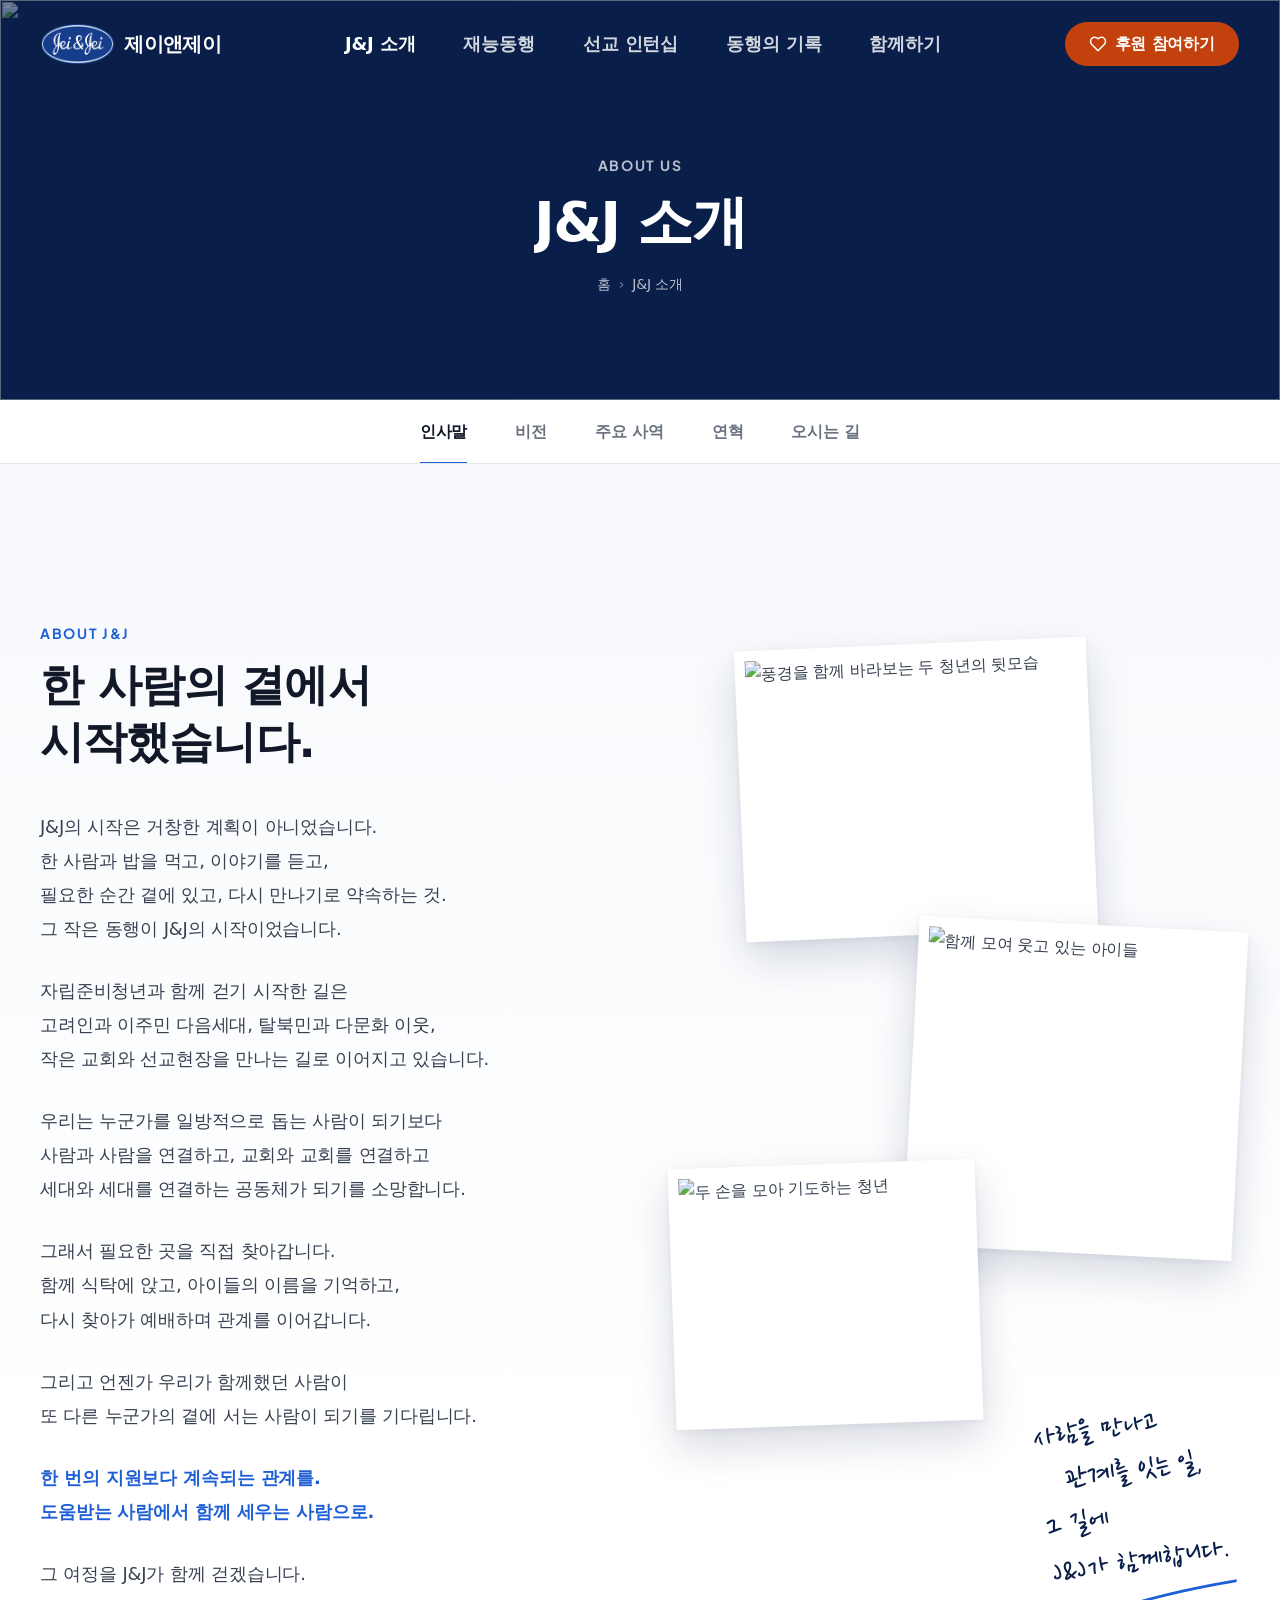
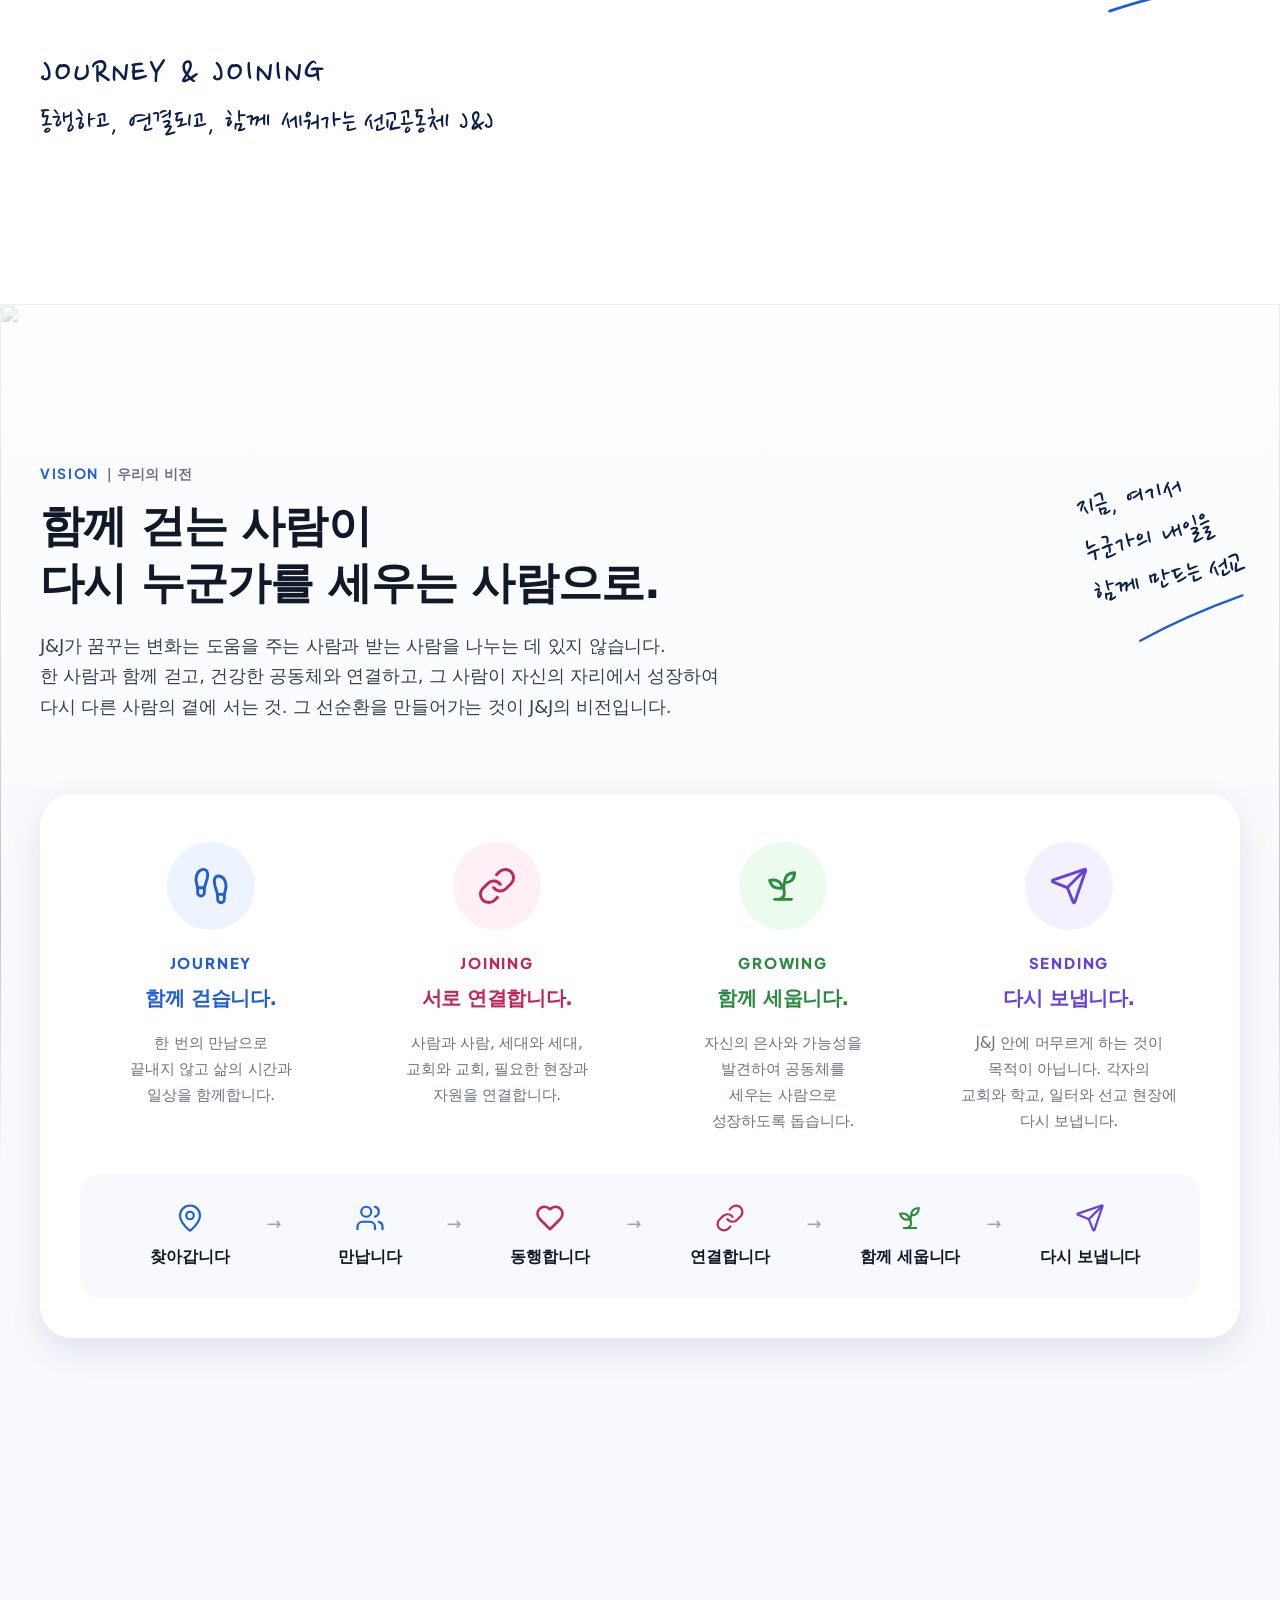
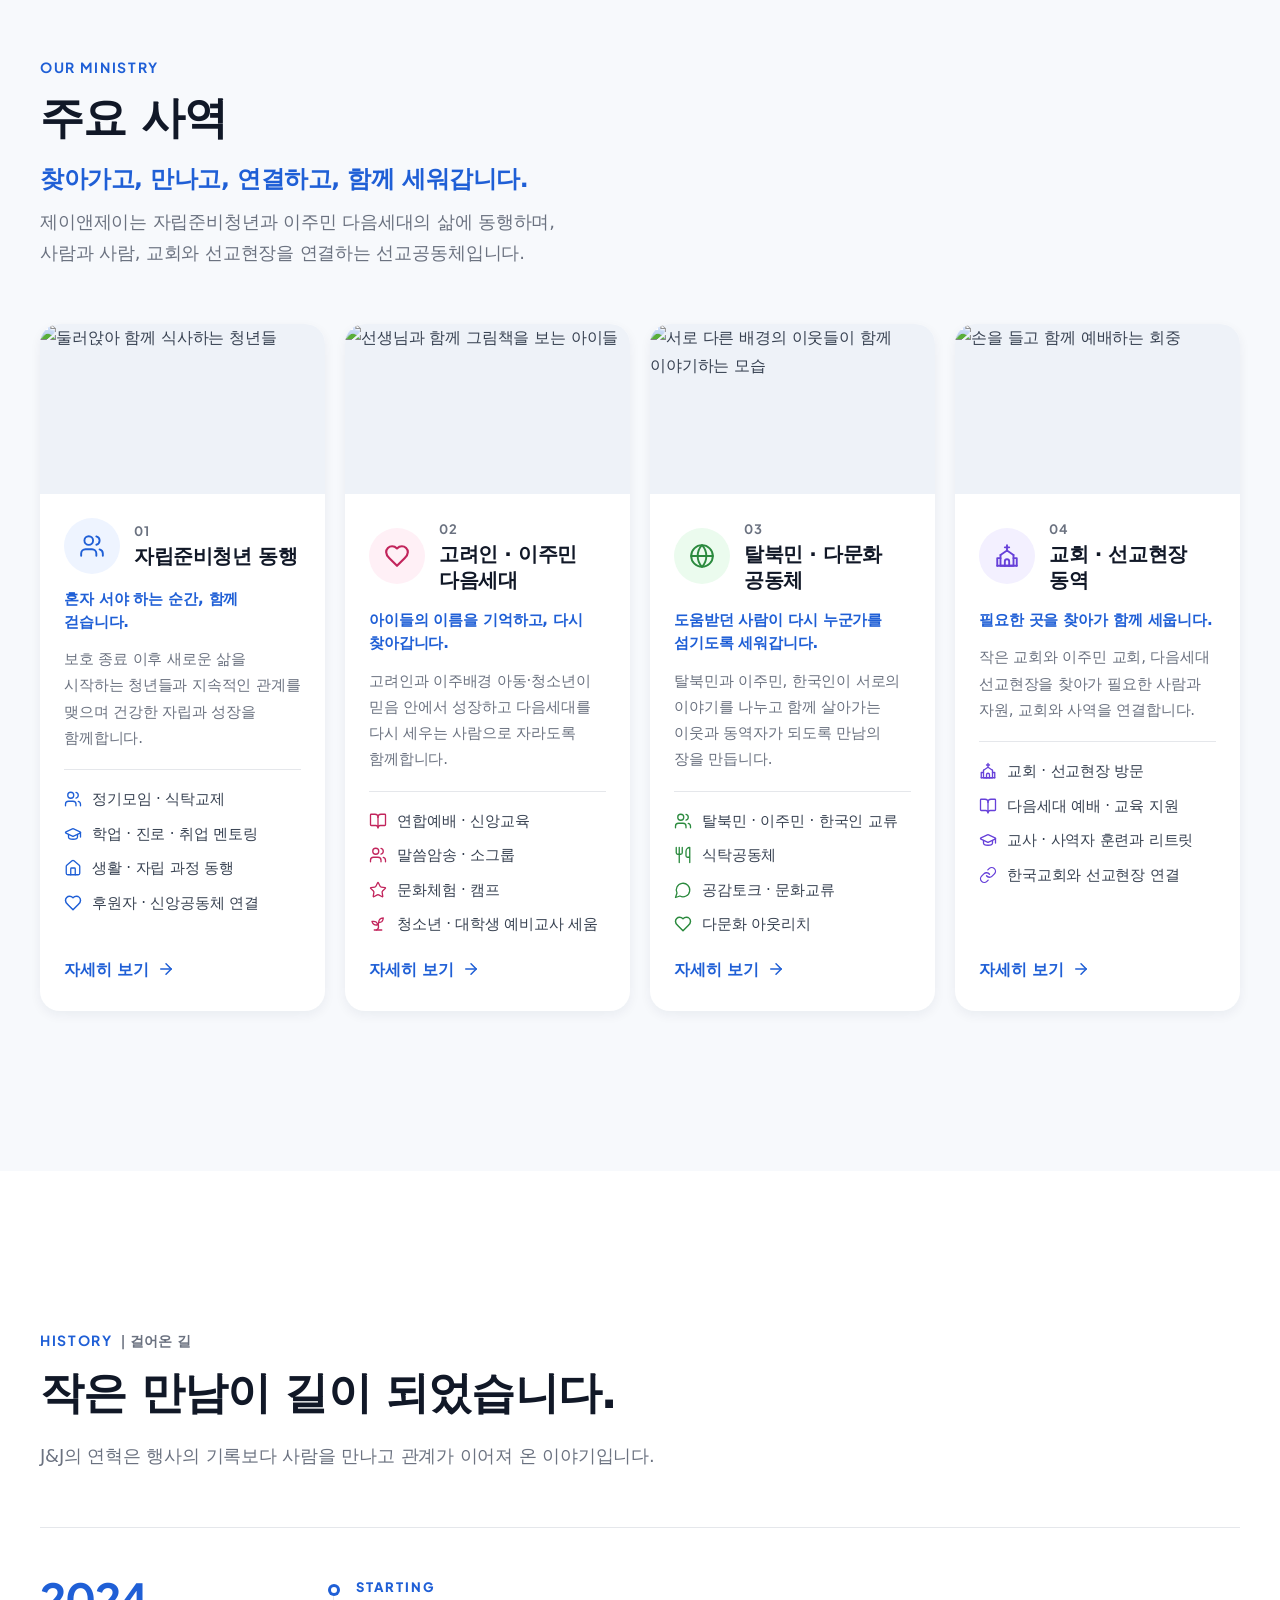
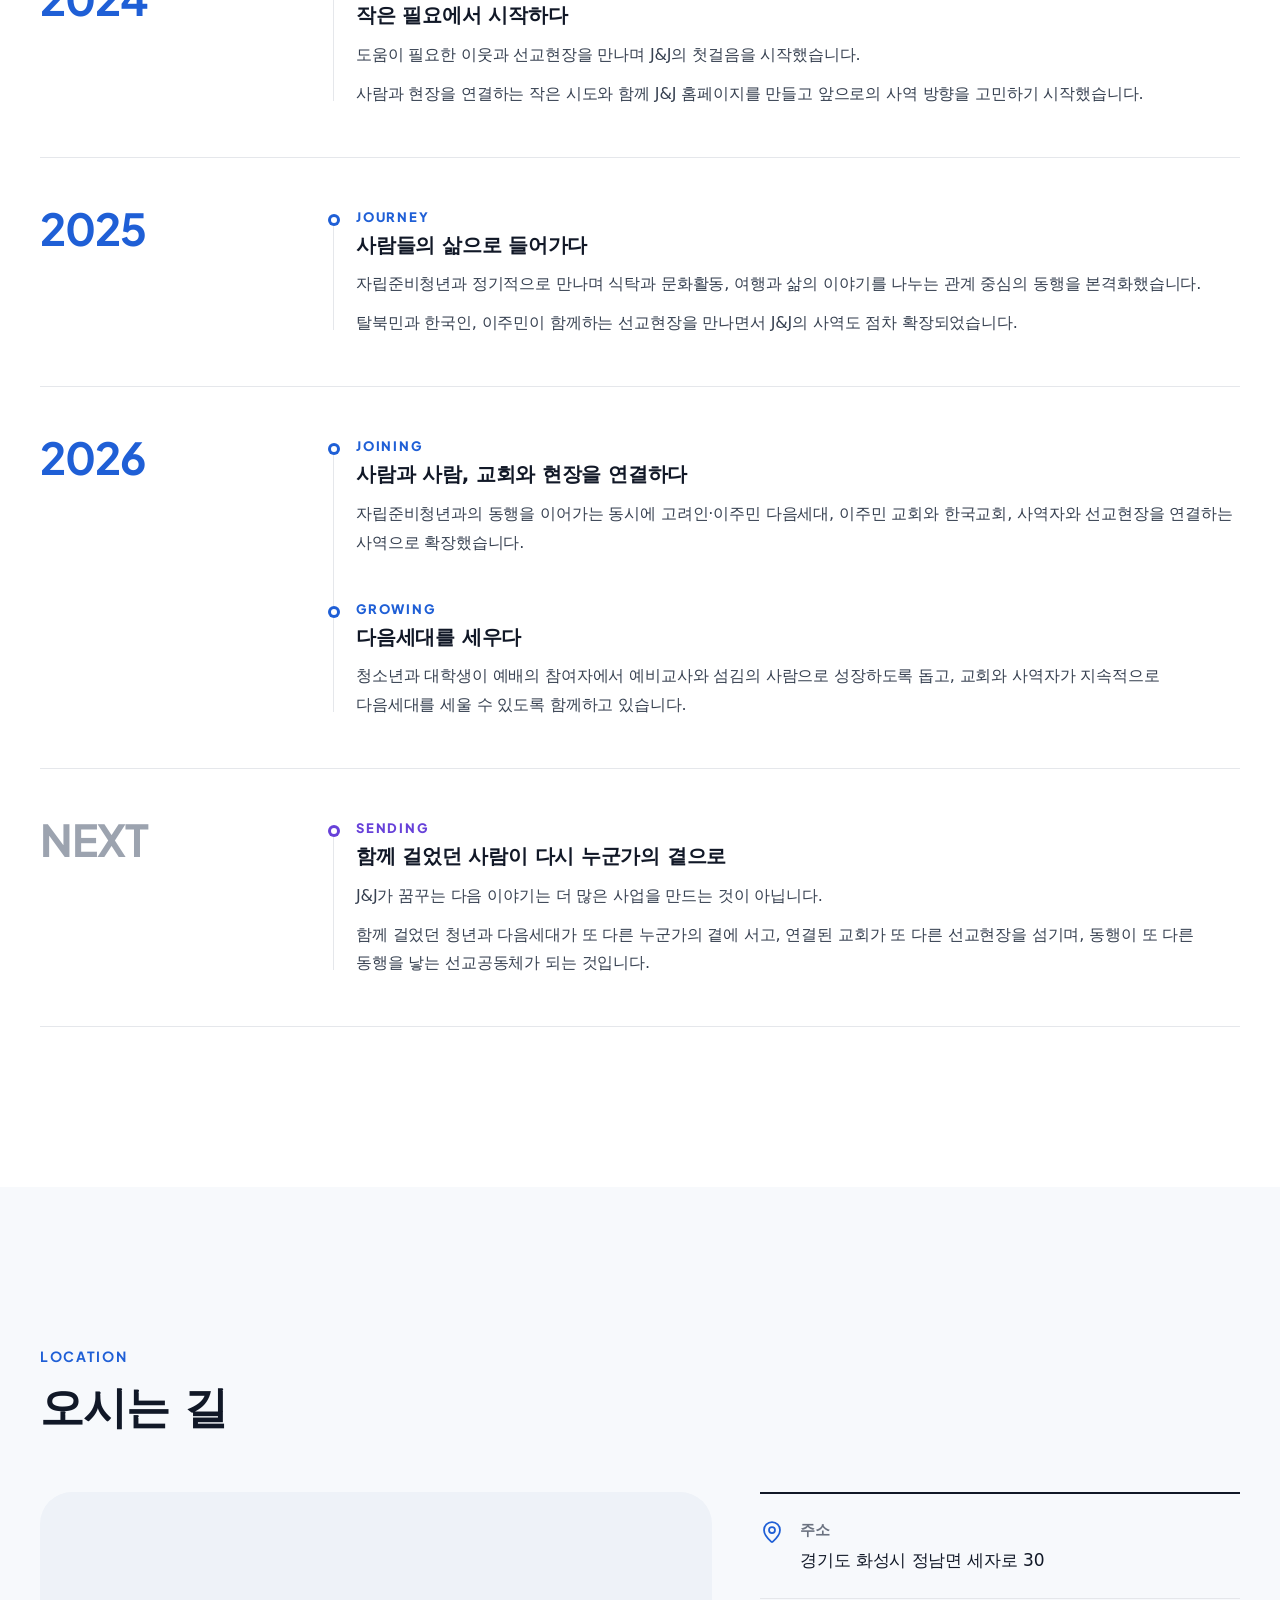
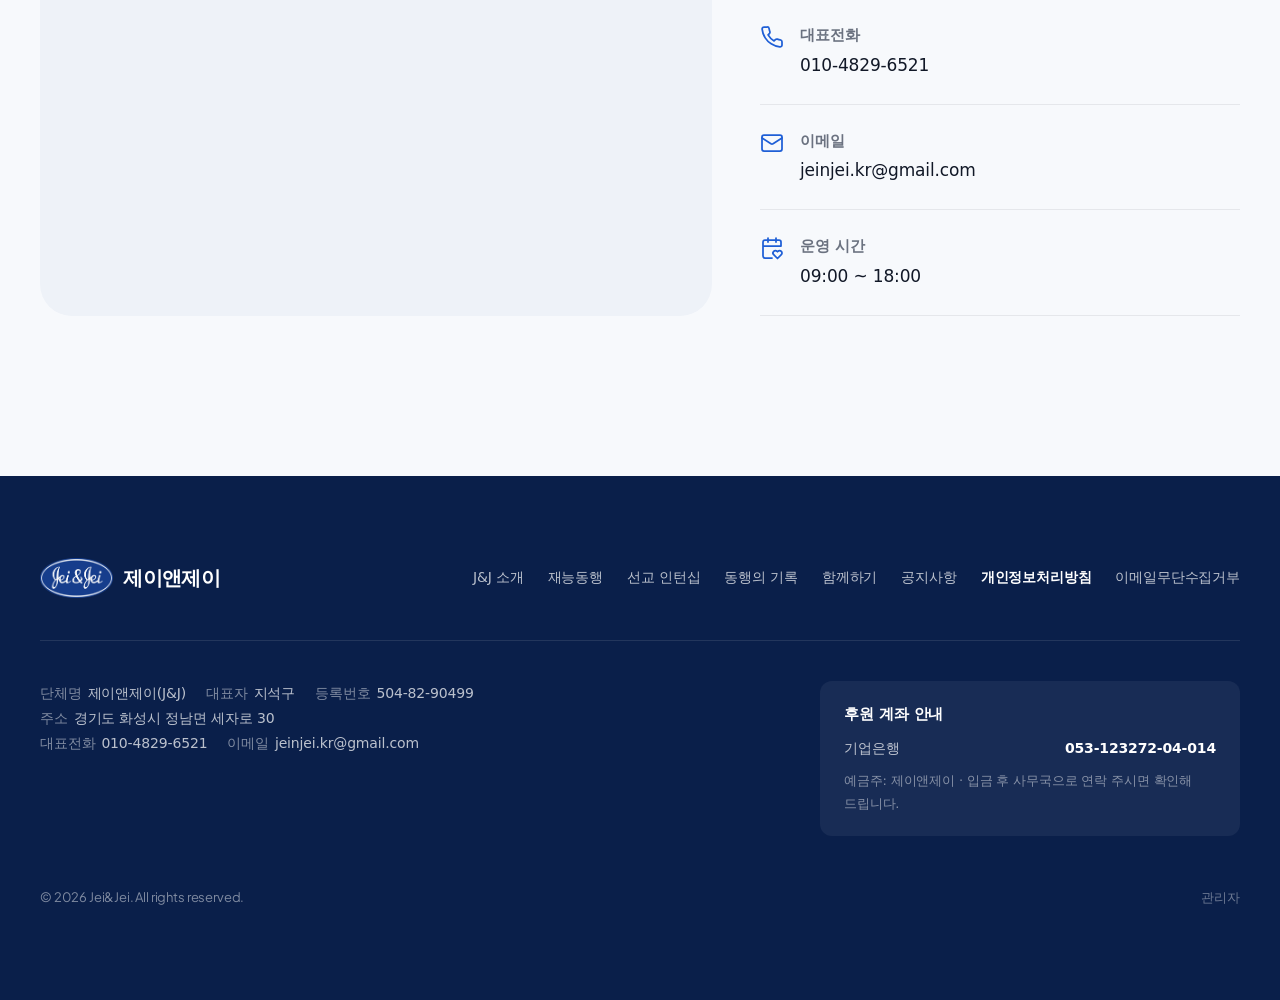
==== commit 171e0a88: "페이지 구성 6개로 변경: 재능동행·선교 인턴십 추가 - 메뉴 순서: J&J 소개 → 재능동행 → 선교 인턴십 → 동행의 기록 → 함께하기 - 페이지 이름 변경: 소개→J&J 소개" ====
--- a/about.html
+++ b/about.html
@@ -3,7 +3,7 @@
 <head>
   <meta charset="UTF-8" />
   <meta name="viewport" content="width=device-width, initial-scale=1, viewport-fit=cover" />
-  <title>소개 | 제이앤제이(J&amp;J)</title>
+  <title>J&amp;J 소개 | 제이앤제이(J&amp;J)</title>
   <meta name="description" content="제이앤제이 인사말, 비전과 주요 사역(미자립교회·선교·탈북민·자립청년), 연혁, 오시는 길을 소개합니다." />
   <meta name="theme-color" content="#0A1F4A" />
   <link rel="preconnect" href="https://cdn.jsdelivr.net" crossorigin />
@@ -23,8 +23,8 @@
       <div class="sub-visual__bg" aria-hidden="true"><img src="https://images.unsplash.com/photo-1438232992991-995b7058bbb3?w=2000&q=75&auto=format&fit=crop" alt="" /></div>
       <div class="sub-visual__inner">
         <span class="overline hero__fade">About Us</span>
-        <h1><span class="line"><span>제이앤제이 소개</span></span></h1>
-        <ol class="breadcrumb hero__fade"><li><a href="index.html">홈</a></li><li>소개</li></ol>
+        <h1><span class="line"><span>J&amp;J 소개</span></span></h1>
+        <ol class="breadcrumb hero__fade"><li><a href="index.html">홈</a></li><li>J&amp;J 소개</li></ol>
       </div>
     </section>
 
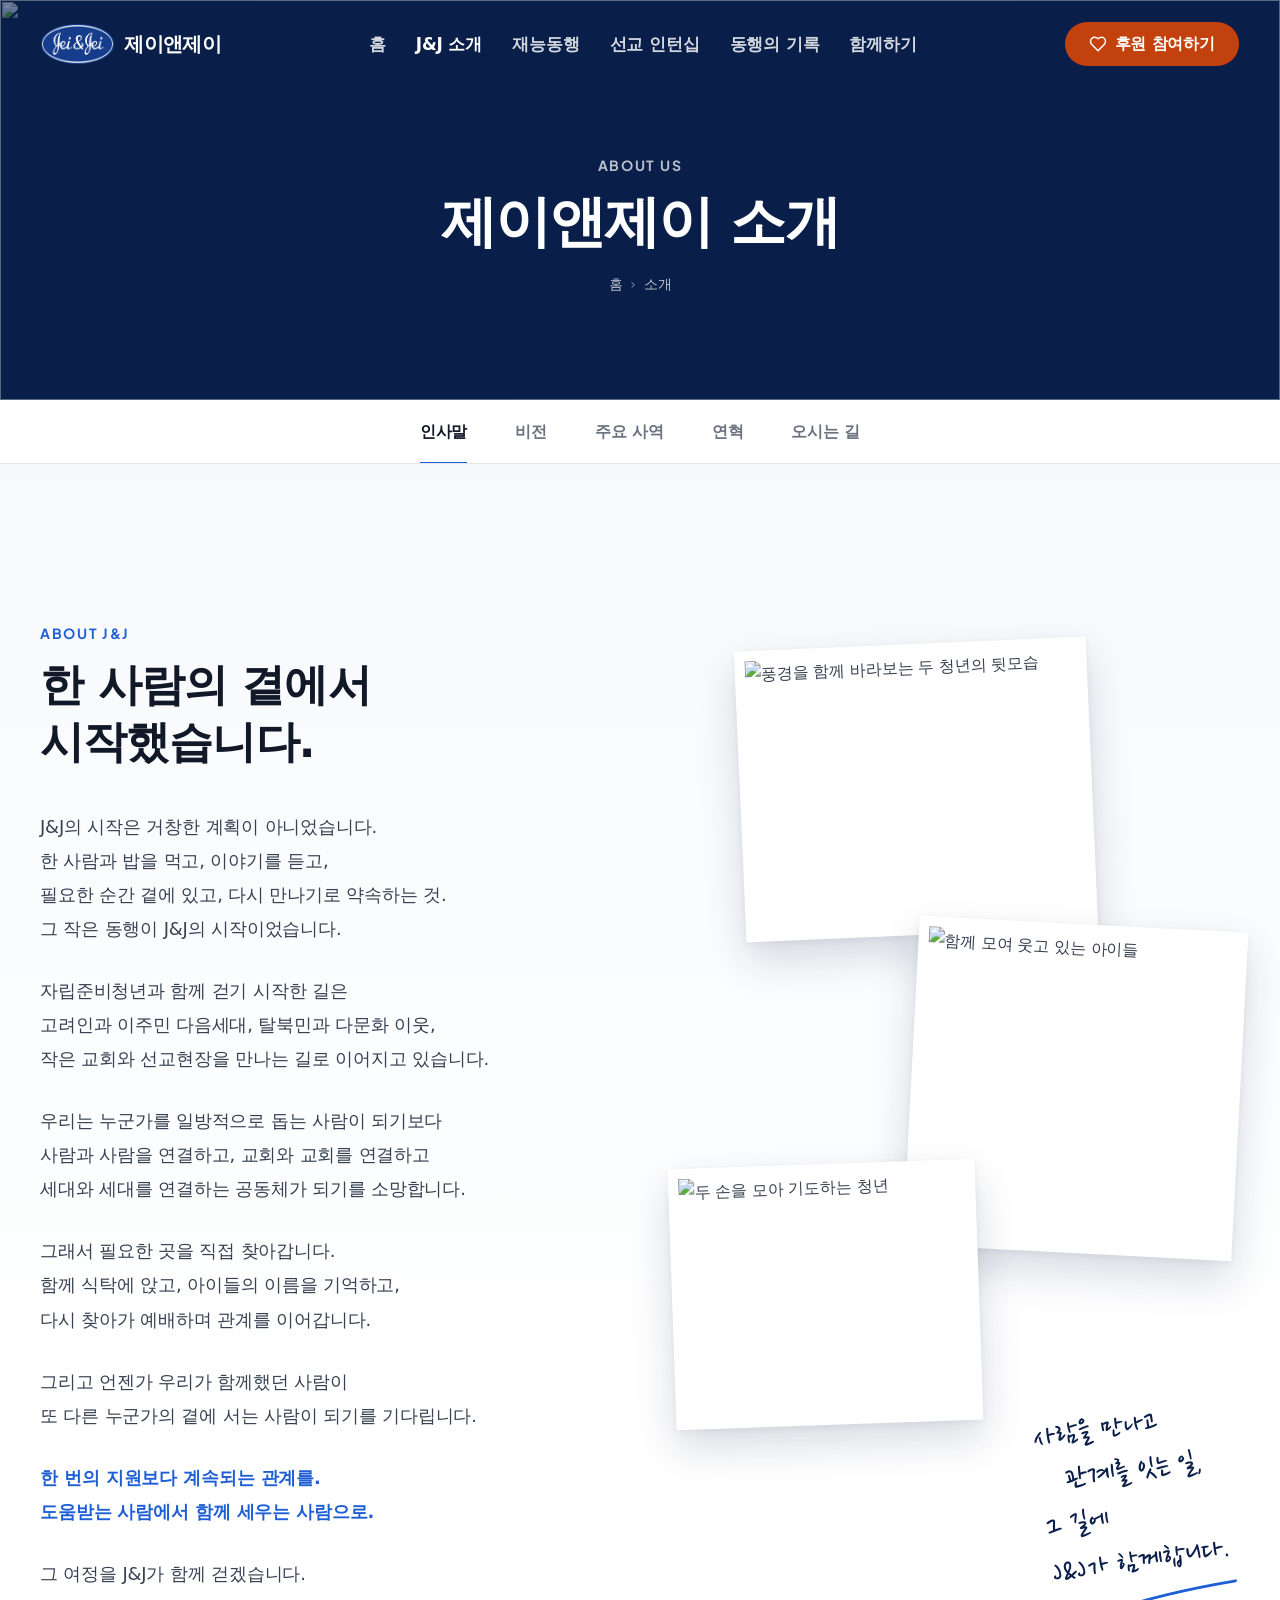
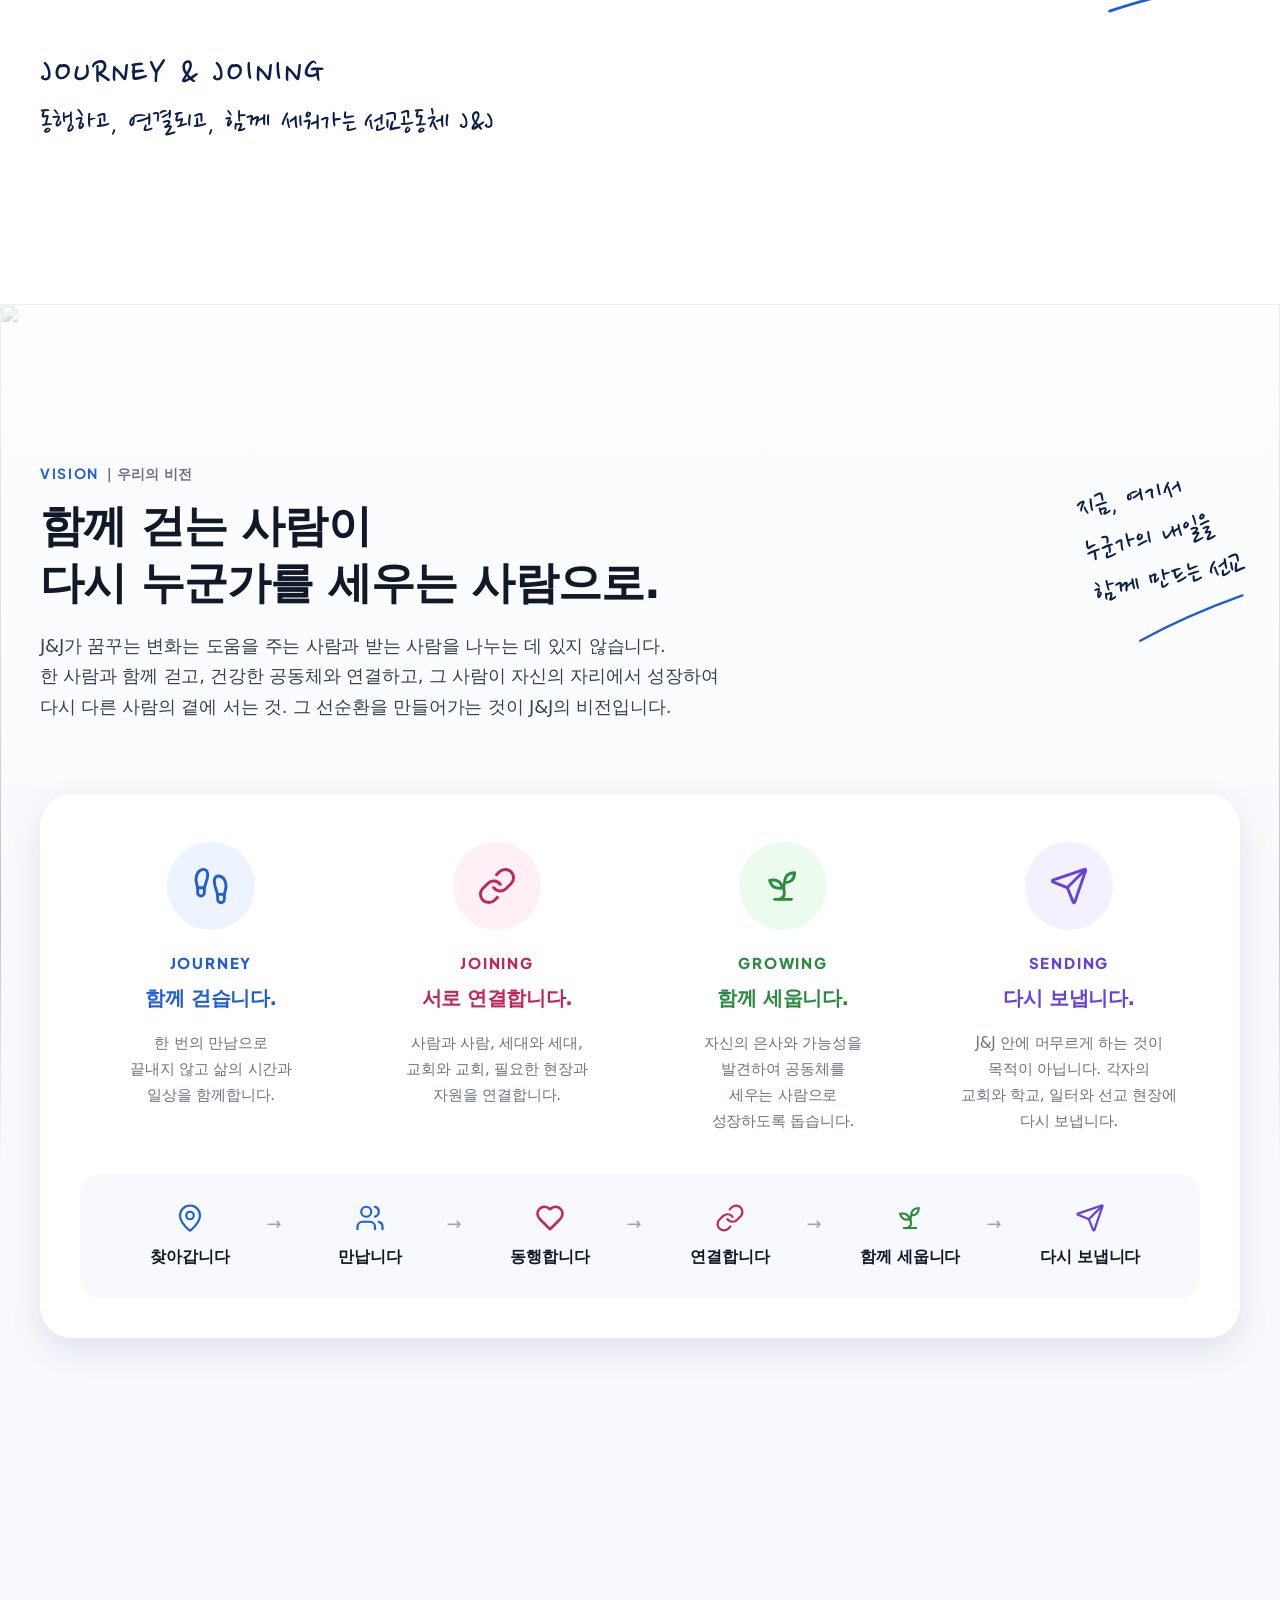
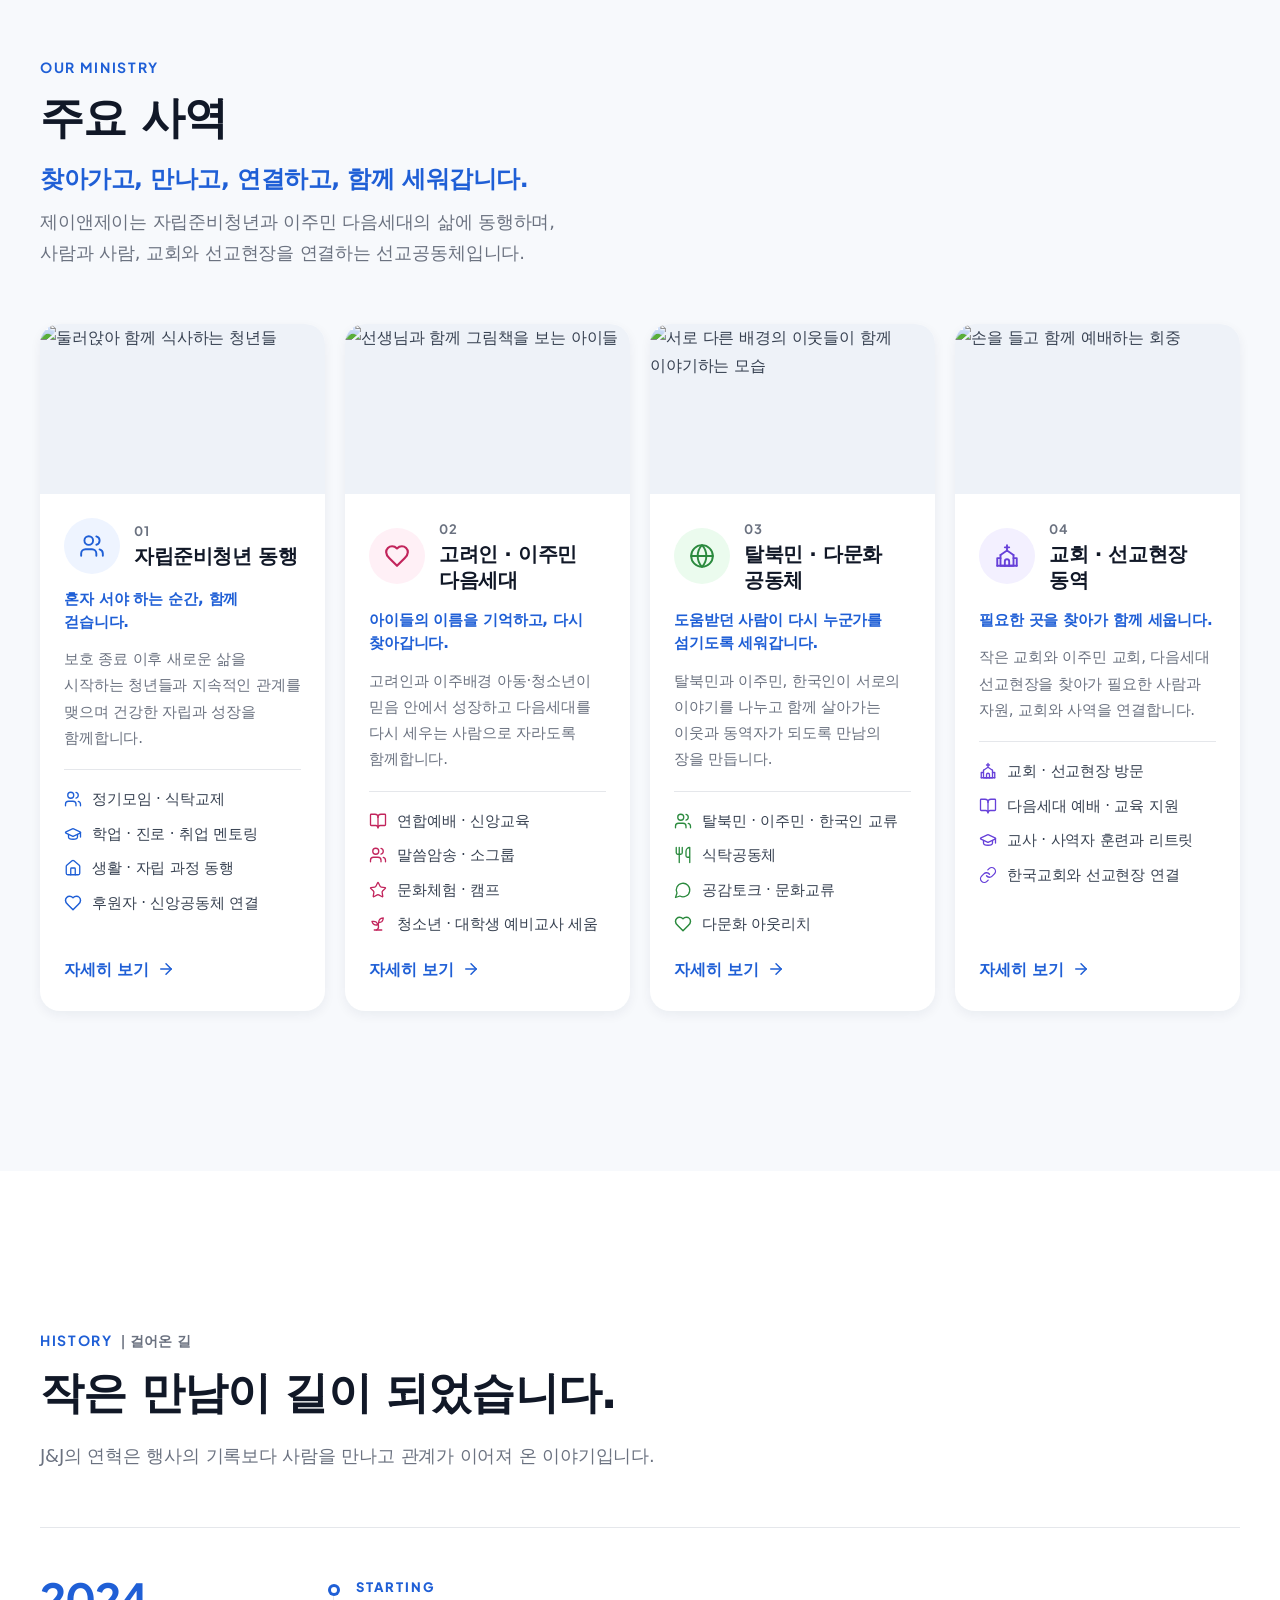
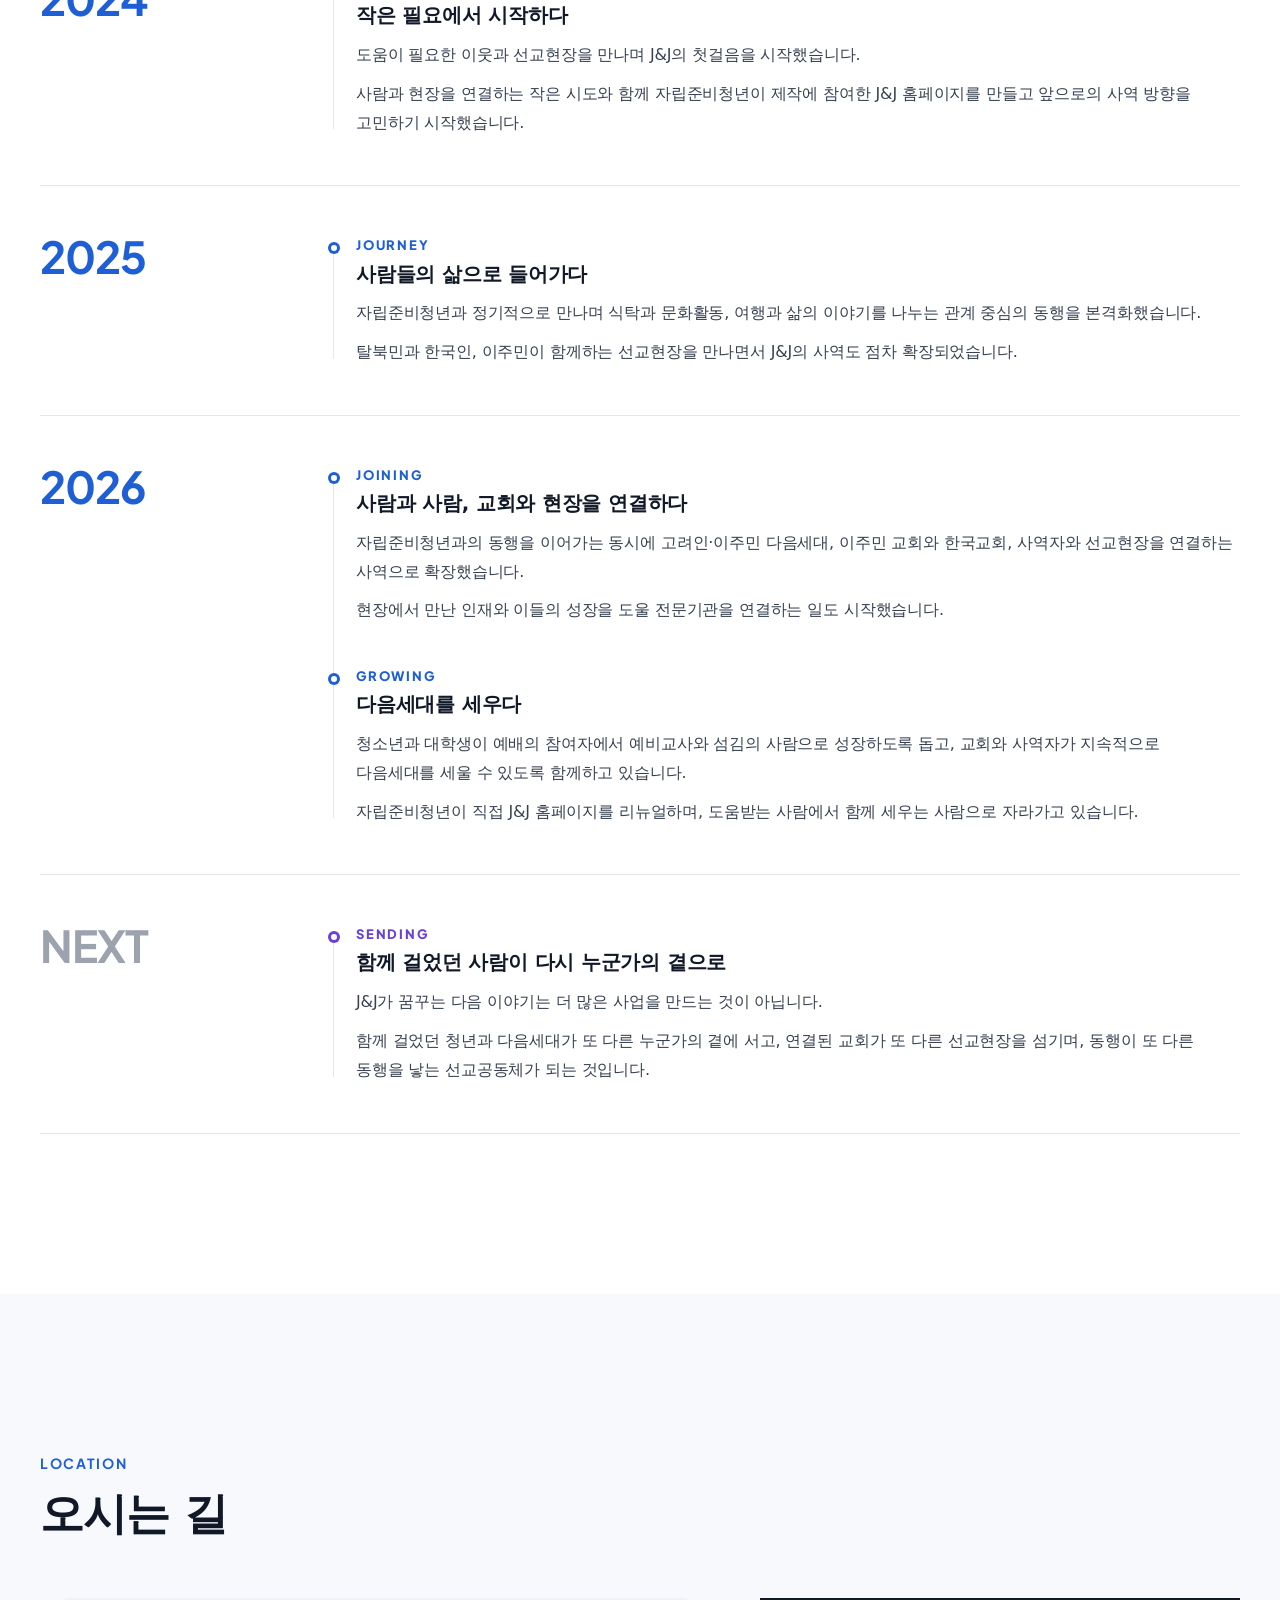
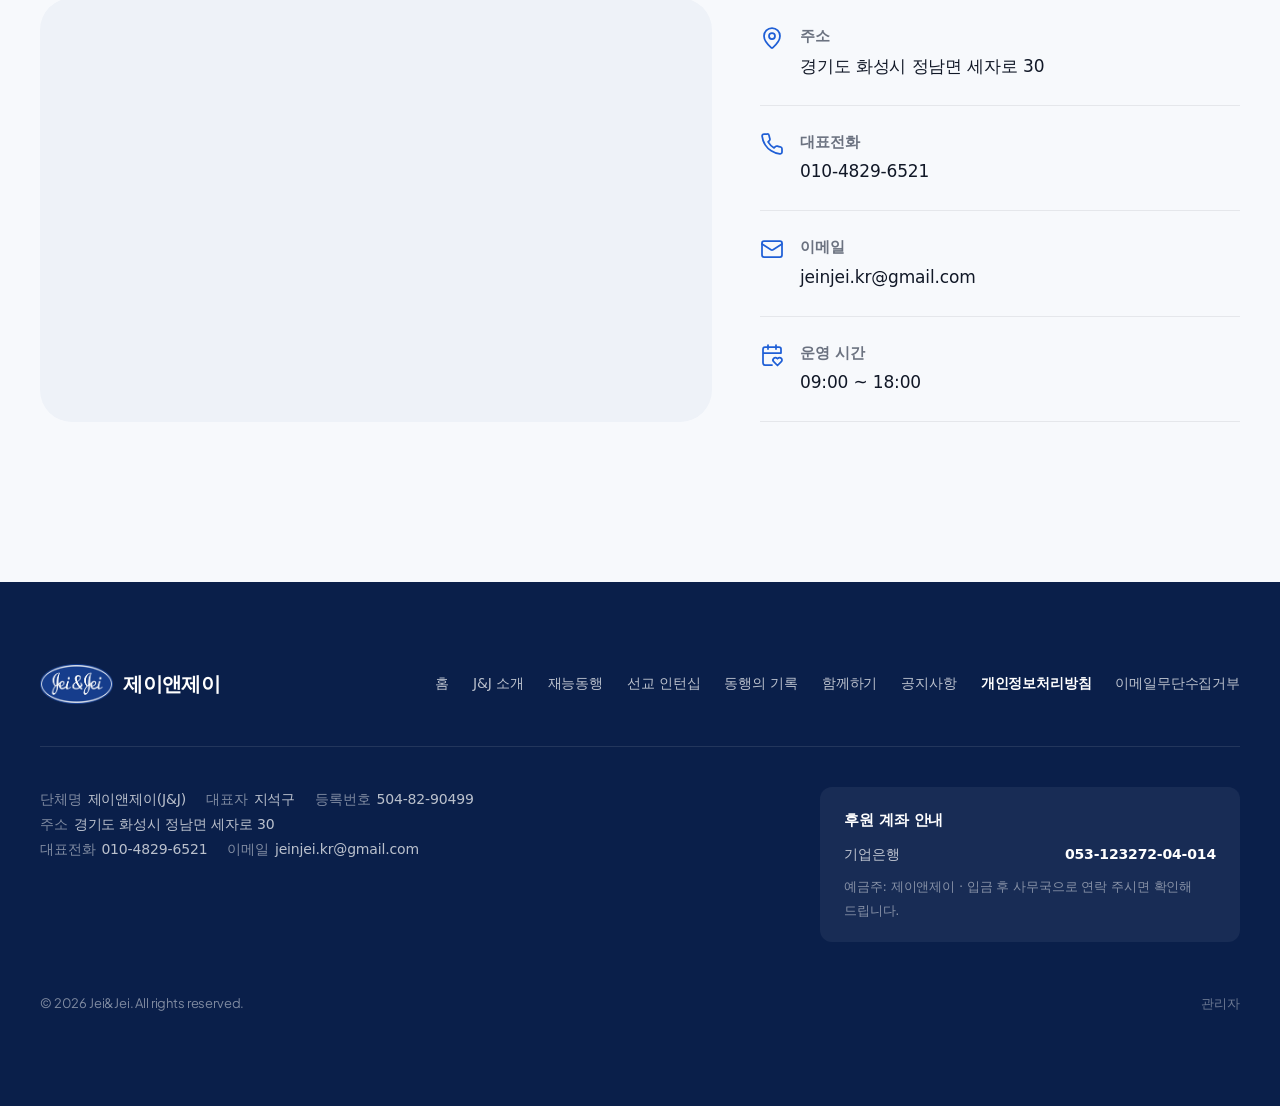
==== commit 85d38d9b: "메뉴 6개 구성 정정, 메인 섹션 정리, 연혁 문구 추가 - 메뉴: 홈 → J&J 소개 → 재능동행 → 선교 인턴십 → 동행의 기록 → 함께하기 (메뉴 이름만 변경) - 지난 커밋" ====
--- a/about.html
+++ b/about.html
@@ -3,7 +3,7 @@
 <head>
   <meta charset="UTF-8" />
   <meta name="viewport" content="width=device-width, initial-scale=1, viewport-fit=cover" />
-  <title>J&amp;J 소개 | 제이앤제이(J&amp;J)</title>
+  <title>소개 | 제이앤제이(J&amp;J)</title>
   <meta name="description" content="제이앤제이 인사말, 비전과 주요 사역(미자립교회·선교·탈북민·자립청년), 연혁, 오시는 길을 소개합니다." />
   <meta name="theme-color" content="#0A1F4A" />
   <link rel="preconnect" href="https://cdn.jsdelivr.net" crossorigin />
@@ -23,8 +23,8 @@
       <div class="sub-visual__bg" aria-hidden="true"><img src="https://images.unsplash.com/photo-1438232992991-995b7058bbb3?w=2000&q=75&auto=format&fit=crop" alt="" /></div>
       <div class="sub-visual__inner">
         <span class="overline hero__fade">About Us</span>
-        <h1><span class="line"><span>J&amp;J 소개</span></span></h1>
-        <ol class="breadcrumb hero__fade"><li><a href="index.html">홈</a></li><li>J&amp;J 소개</li></ol>
+        <h1><span class="line"><span>제이앤제이 소개</span></span></h1>
+        <ol class="breadcrumb hero__fade"><li><a href="index.html">홈</a></li><li>소개</li></ol>
       </div>
     </section>
 
@@ -205,7 +205,7 @@
               <li class="tl-item">
                 <span class="tl-item__stage">Starting</span>
                 <strong class="tl-item__title">작은 필요에서 시작하다</strong>
-                <p>도움이 필요한 이웃과 선교현장을 만나며 J&amp;J의 첫걸음을 시작했습니다.</p><p>사람과 현장을 연결하는 작은 시도와 함께 J&amp;J 홈페이지를 만들고 앞으로의 사역 방향을 고민하기 시작했습니다.</p>
+                <p>도움이 필요한 이웃과 선교현장을 만나며 J&amp;J의 첫걸음을 시작했습니다.</p><p>사람과 현장을 연결하는 작은 시도와 함께 자립준비청년이 제작에 참여한 J&amp;J 홈페이지를 만들고 앞으로의 사역 방향을 고민하기 시작했습니다.</p>
               </li>
             </ul>
           </div>
@@ -225,12 +225,12 @@
               <li class="tl-item">
                 <span class="tl-item__stage">Joining</span>
                 <strong class="tl-item__title">사람과 사람, 교회와 현장을 연결하다</strong>
-                <p>자립준비청년과의 동행을 이어가는 동시에 고려인·이주민 다음세대, 이주민 교회와 한국교회, 사역자와 선교현장을 연결하는 사역으로 확장했습니다.</p>
+                <p>자립준비청년과의 동행을 이어가는 동시에 고려인·이주민 다음세대, 이주민 교회와 한국교회, 사역자와 선교현장을 연결하는 사역으로 확장했습니다.</p><p>현장에서 만난 인재와 이들의 성장을 도울 전문기관을 연결하는 일도 시작했습니다.</p>
               </li>
               <li class="tl-item">
                 <span class="tl-item__stage">Growing</span>
                 <strong class="tl-item__title">다음세대를 세우다</strong>
-                <p>청소년과 대학생이 예배의 참여자에서 예비교사와 섬김의 사람으로 성장하도록 돕고, 교회와 사역자가 지속적으로 다음세대를 세울 수 있도록 함께하고 있습니다.</p>
+                <p>청소년과 대학생이 예배의 참여자에서 예비교사와 섬김의 사람으로 성장하도록 돕고, 교회와 사역자가 지속적으로 다음세대를 세울 수 있도록 함께하고 있습니다.</p><p>자립준비청년이 직접 J&amp;J 홈페이지를 리뉴얼하며, 도움받는 사람에서 함께 세우는 사람으로 자라가고 있습니다.</p>
               </li>
             </ul>
           </div>
--- a/css/style.css
+++ b/css/style.css
@@ -987,3 +987,13 @@
   .ministry2__lead{ font-size:1.125rem; }
   #ministry .sec-desc br{ display:none; }
 }
+
+/* 상단 메뉴 6개 — 줄바꿈 없이, 좁은 PC에서는 간격·크기 축소 */
+.gnb__link{ white-space:nowrap; }
+@media (max-width:1280px){ .gnb__list{ gap:2px; } .gnb__link{ padding:0 14px; font-size:17px; } }
+@media (max-width:1180px){ .gnb__link{ padding:0 10px; font-size:16px; } .header__donate{ padding:0 18px; } }
+
+/* 메인: 내용 준비 중 섹션 */
+.home-prep__box{ display:flex; align-items:center; justify-content:space-between; gap:16px; flex-wrap:wrap; padding:48px 40px; border-radius:var(--radius-lg); border:1.5px dashed var(--border-strong); background:#fff; color:var(--text-muted); font-size:var(--fs-body-lg); }
+.section--subtle .home-prep__box{ background:#fff; }
+@media (max-width:767px){ .home-prep__box{ padding:32px 24px; } }
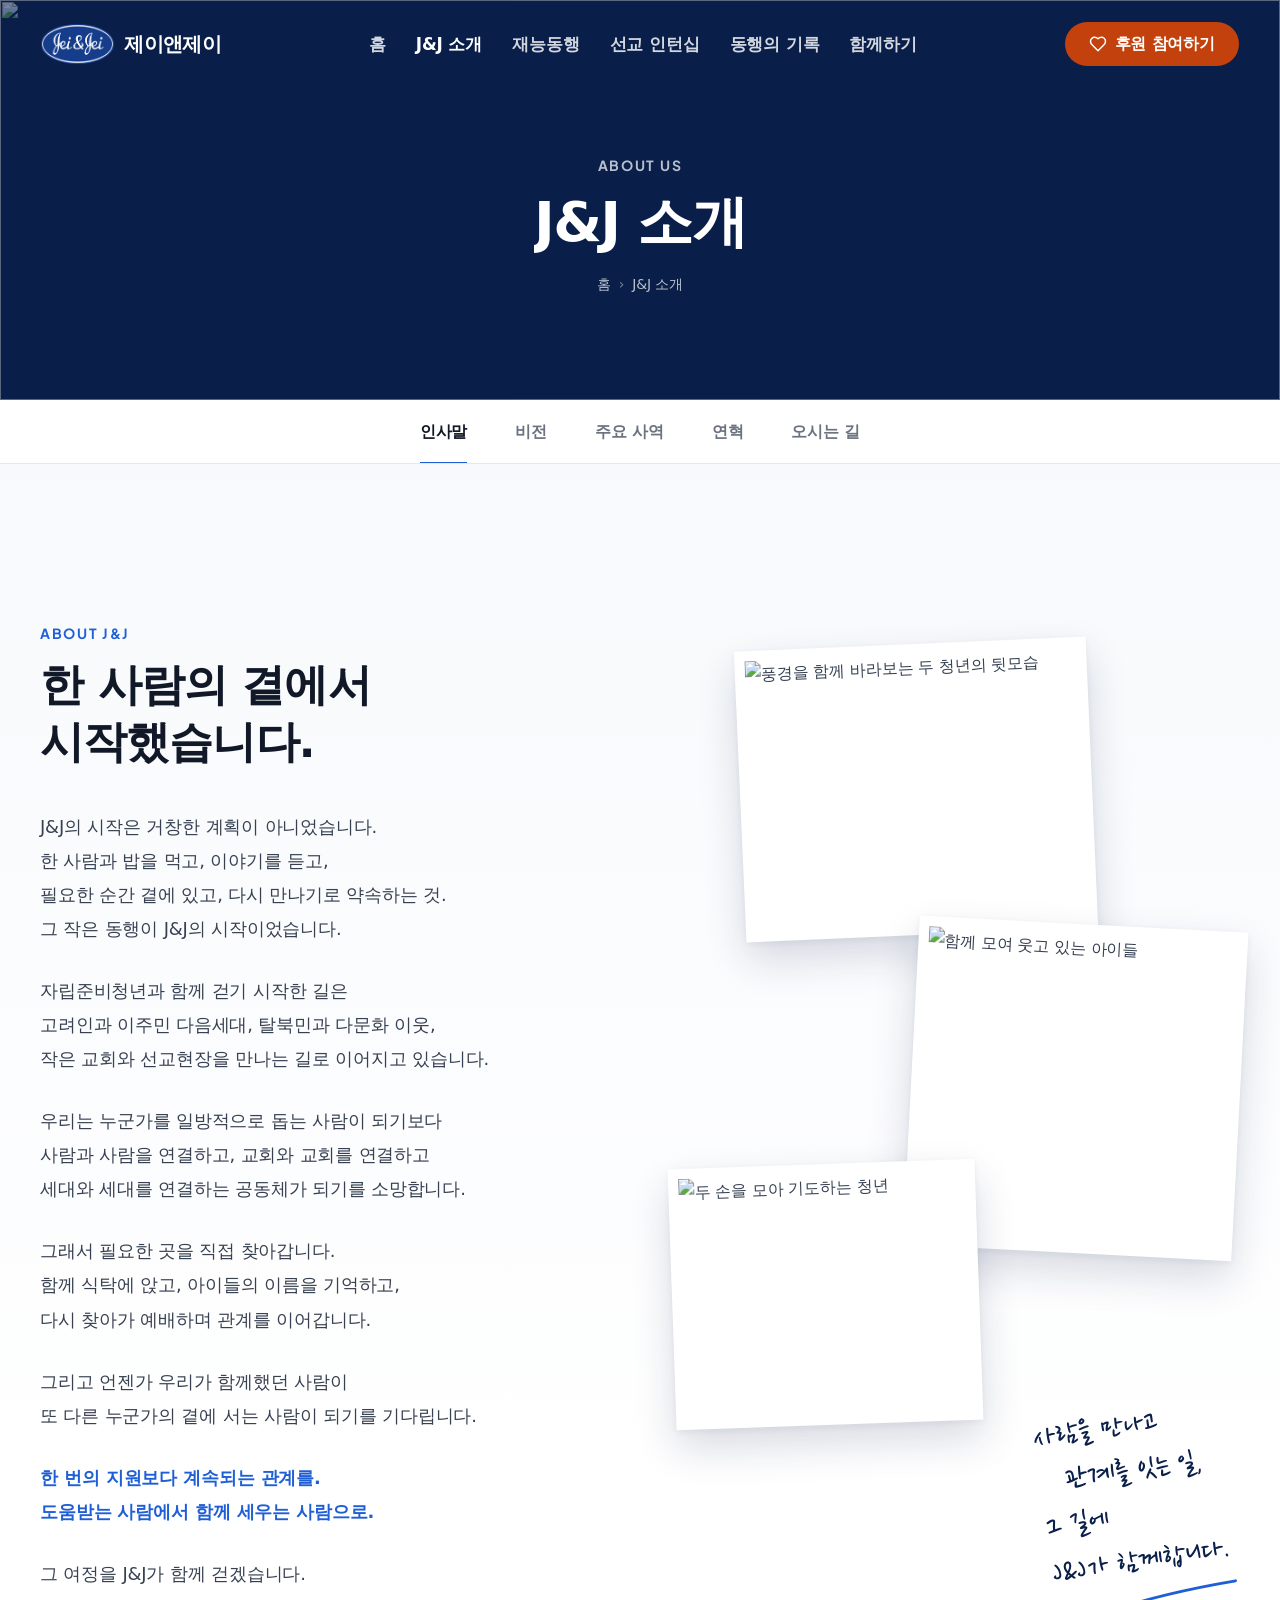
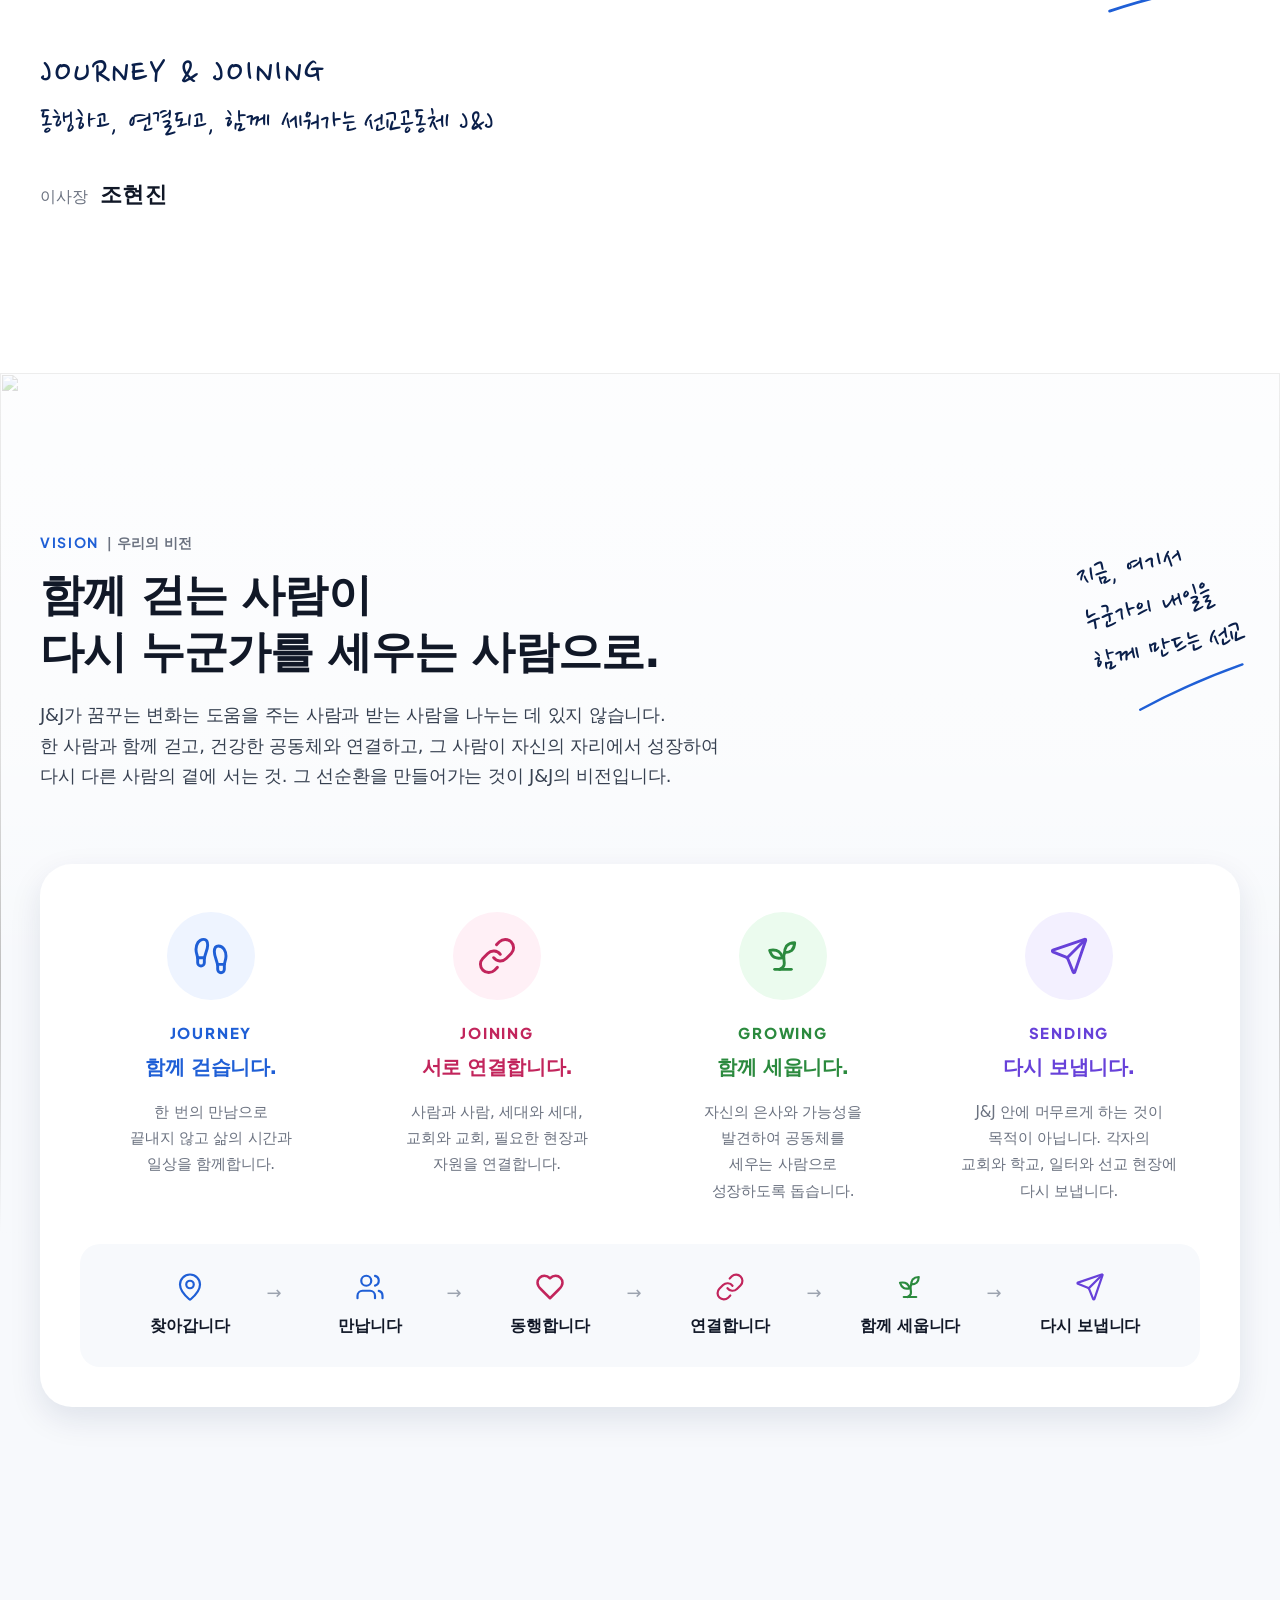
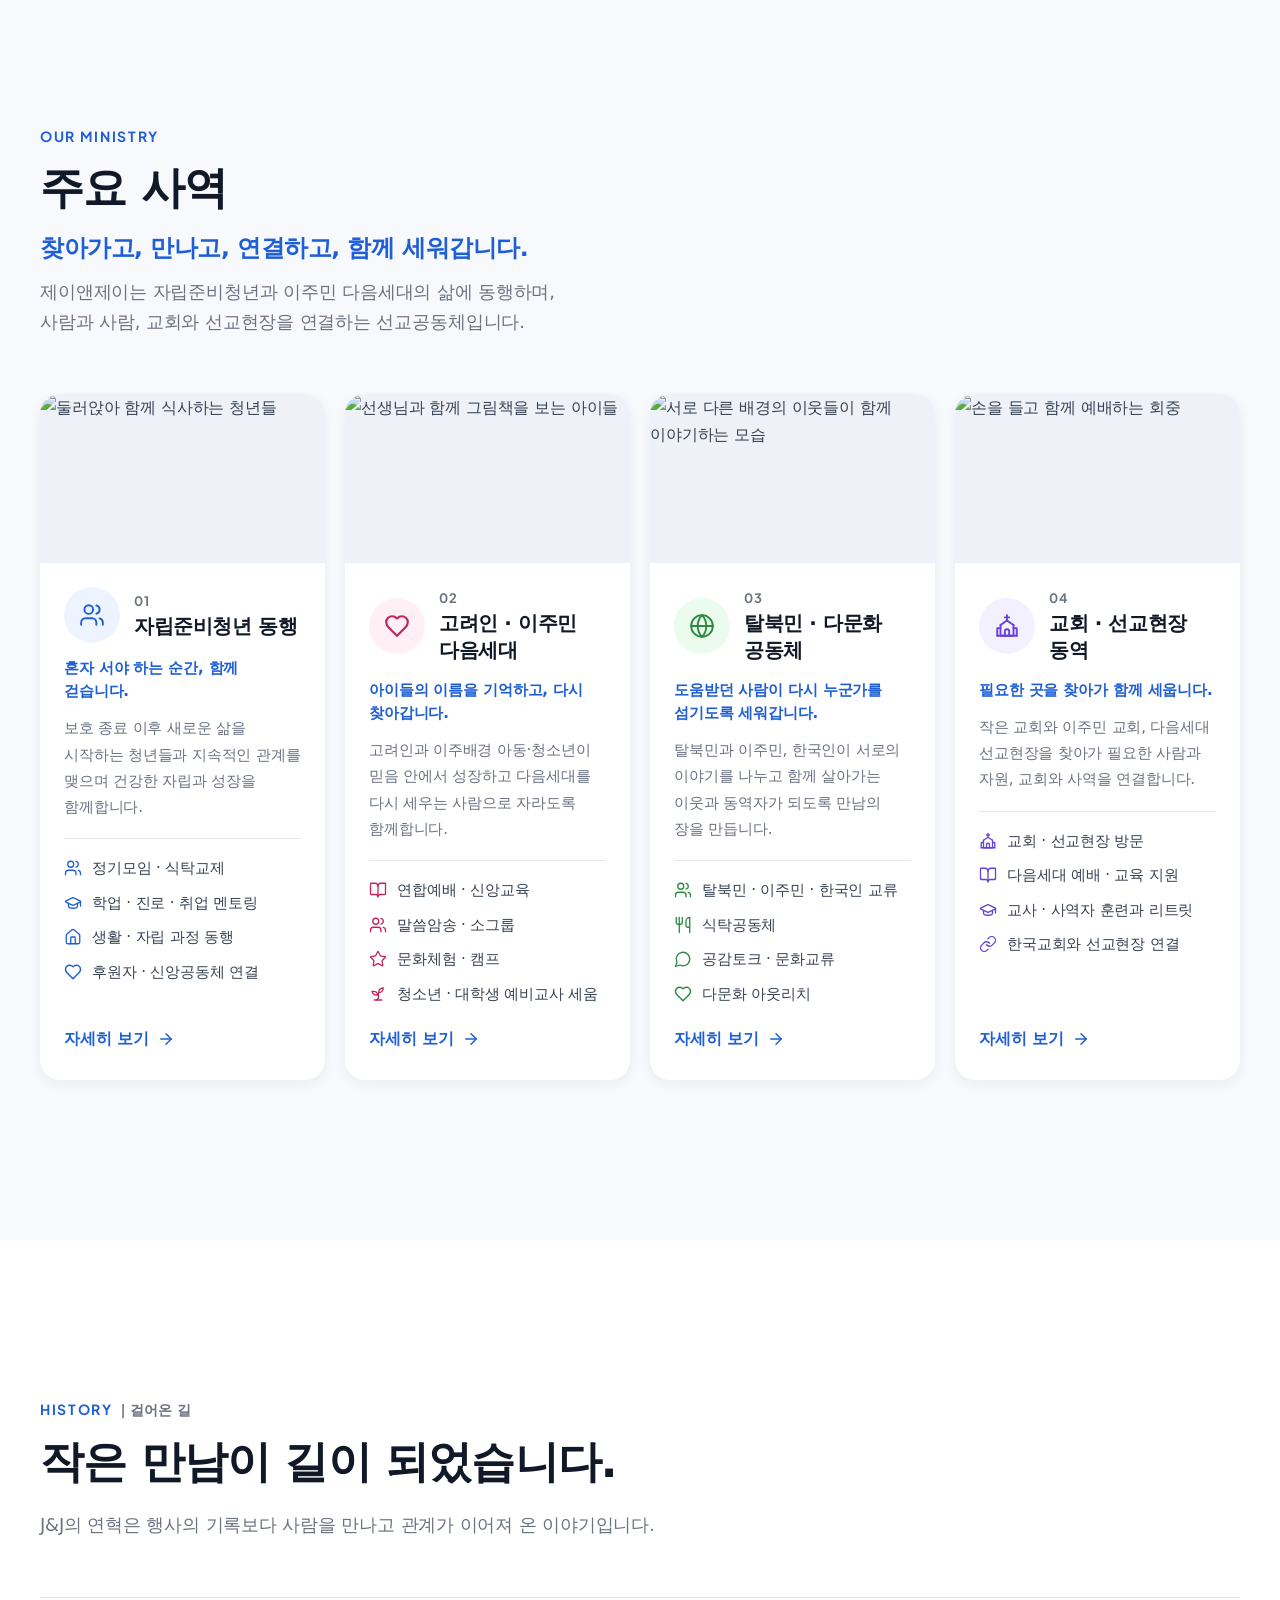
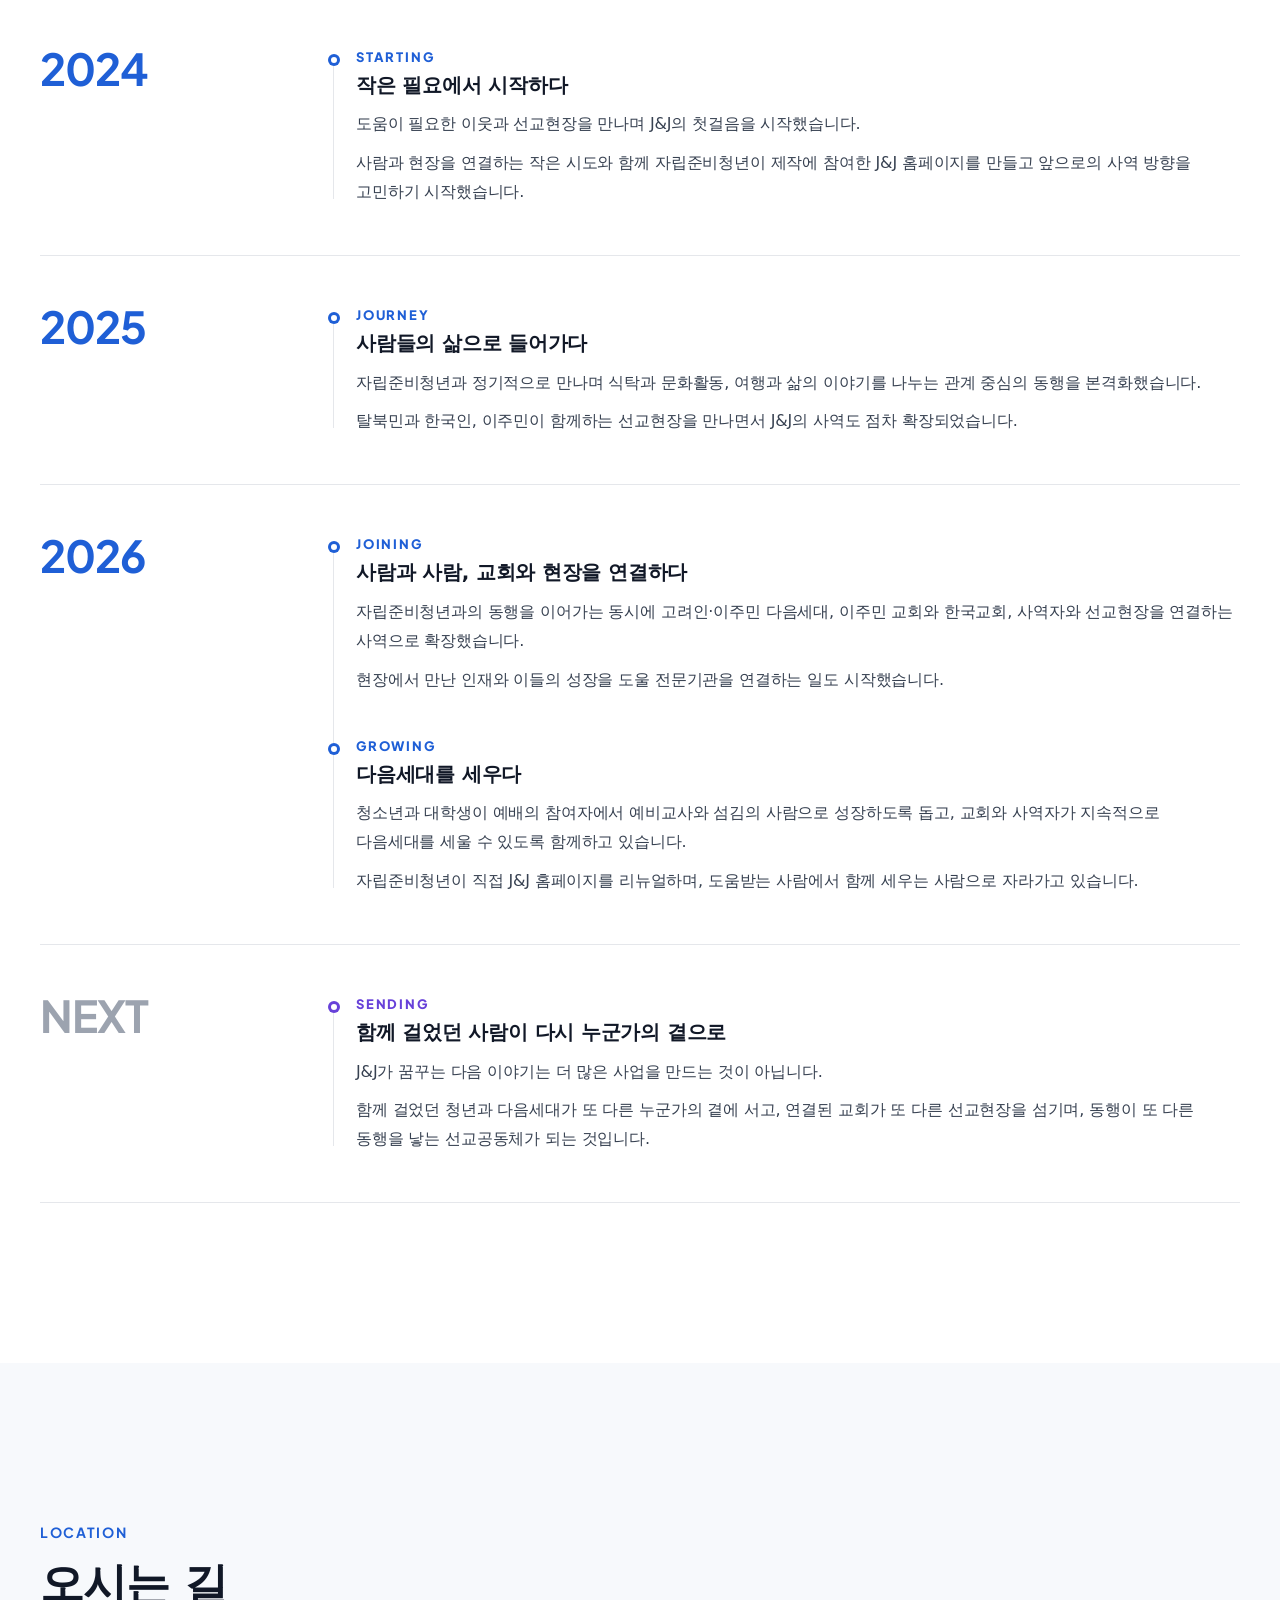
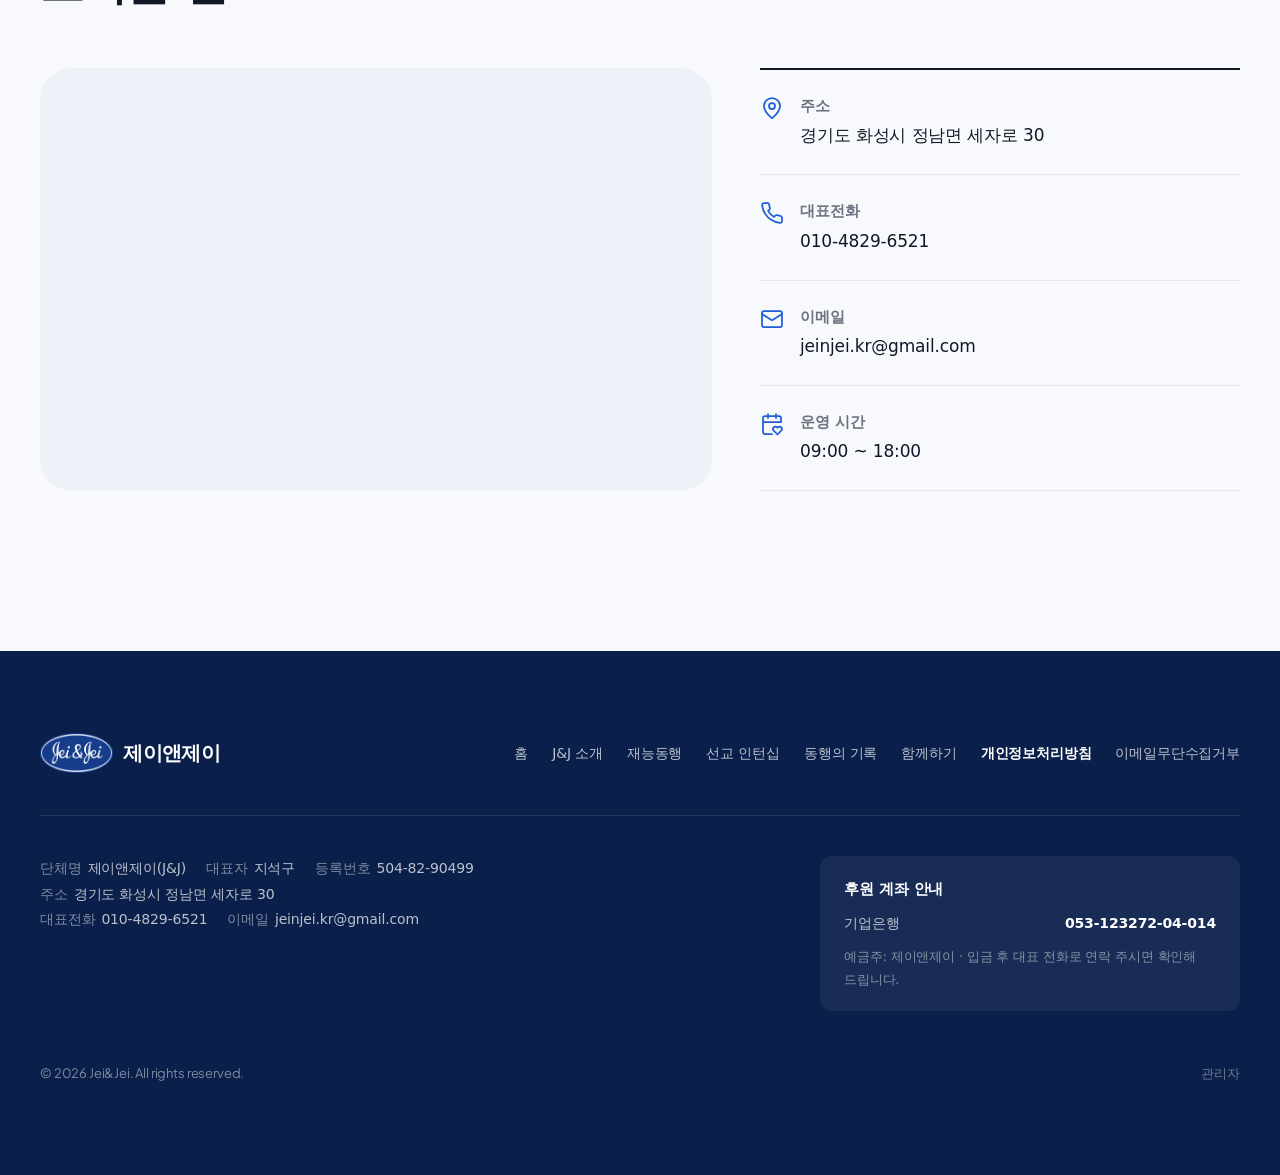
==== commit ba720eb1: "동행의 기록 분류 개편, 공지사항 페이지 삭제, 페이지 이름 통일 - 소개 인사말: 이사장 조현진 추가 - 동행의 기록: 상단 이름 변경, 분류 7개(전체·자립준비청년·고려인·이주" ====
--- a/about.html
+++ b/about.html
@@ -3,7 +3,7 @@
 <head>
   <meta charset="UTF-8" />
   <meta name="viewport" content="width=device-width, initial-scale=1, viewport-fit=cover" />
-  <title>소개 | 제이앤제이(J&amp;J)</title>
+  <title>J&amp;J 소개 | 제이앤제이(J&amp;J)</title>
   <meta name="description" content="제이앤제이 인사말, 비전과 주요 사역(미자립교회·선교·탈북민·자립청년), 연혁, 오시는 길을 소개합니다." />
   <meta name="theme-color" content="#0A1F4A" />
   <link rel="preconnect" href="https://cdn.jsdelivr.net" crossorigin />
@@ -14,7 +14,7 @@
   <link rel="stylesheet" href="https://cdn.jsdelivr.net/gh/orioncactus/pretendard/dist/web/variable/pretendardvariable-dynamic-subset.css" />
   <link rel="stylesheet" href="https://fonts.googleapis.com/css2?family=Plus+Jakarta+Sans:wght@600;700;800&family=Nanum+Pen+Script&display=swap" />
   <link rel="stylesheet" href="https://hangeul.pstatic.net/hangeul_static/css/maru-buri.css" />
-  <link rel="stylesheet" href="css/style.css" />
+  <link rel="stylesheet" href="css/style.css?v=2026110202" />
   <script>document.documentElement.classList.add('js');</script>
 </head>
 <body data-page="about">
@@ -23,8 +23,8 @@
       <div class="sub-visual__bg" aria-hidden="true"><img src="https://images.unsplash.com/photo-1438232992991-995b7058bbb3?w=2000&q=75&auto=format&fit=crop" alt="" /></div>
       <div class="sub-visual__inner">
         <span class="overline hero__fade">About Us</span>
-        <h1><span class="line"><span>제이앤제이 소개</span></span></h1>
-        <ol class="breadcrumb hero__fade"><li><a href="index.html">홈</a></li><li>소개</li></ol>
+        <h1><span class="line"><span>J&amp;J 소개</span></span></h1>
+        <ol class="breadcrumb hero__fade"><li><a href="index.html">홈</a></li><li>J&amp;J 소개</li></ol>
       </div>
     </section>
 
@@ -56,6 +56,7 @@
             <p>그 여정을 J&amp;J가 함께 걷겠습니다.</p>
           </div>
           <p class="about-intro__sign hand" data-anim="fade-up"><span class="about-intro__sign-en">JOURNEY &amp; JOINING</span>동행하고, 연결되고, 함께 세워가는 선교공동체 J&amp;J</p>
+          <p class="about-intro__chair" data-anim="fade-up">이사장 <strong>조현진</strong></p>
         </div>
 
         <div class="about-intro__photos" aria-label="J&amp;J 사역 사진">
@@ -135,7 +136,7 @@
               <p class="mc__tag">혼자 서야 하는 순간, 함께 걷습니다.</p>
               <p class="mc__desc">보호 종료 이후 새로운 삶을 시작하는 청년들과 지속적인 관계를 맺으며 건강한 자립과 성장을 함께합니다.</p>
               <ul class="mc__list"><li><svg aria-hidden="true"><use href="#i-users"/></svg>정기모임 · 식탁교제</li><li><svg aria-hidden="true"><use href="#i-graduation-cap"/></svg>학업 · 진로 · 취업 멘토링</li><li><svg aria-hidden="true"><use href="#i-house"/></svg>생활 · 자립 과정 동행</li><li><svg aria-hidden="true"><use href="#i-heart"/></svg>후원자 · 신앙공동체 연결</li></ul>
-              <a href="news.html?category=%EC%9E%90%EB%A6%BD%EC%B2%AD%EB%85%84" class="mc__more link-arrow">자세히 보기<svg aria-hidden="true"><use href="#i-arrow-right"/></svg></a>
+              <a href="news.html?category=%EC%9E%90%EB%A6%BD%EC%A4%80%EB%B9%84%EC%B2%AD%EB%85%84" class="mc__more link-arrow">자세히 보기<svg aria-hidden="true"><use href="#i-arrow-right"/></svg></a>
             </div>
           </article>
           <article class="mc mc--pink">
@@ -151,7 +152,7 @@
               <p class="mc__tag">아이들의 이름을 기억하고, 다시 찾아갑니다.</p>
               <p class="mc__desc">고려인과 이주배경 아동·청소년이 믿음 안에서 성장하고 다음세대를 다시 세우는 사람으로 자라도록 함께합니다.</p>
               <ul class="mc__list"><li><svg aria-hidden="true"><use href="#i-book-open"/></svg>연합예배 · 신앙교육</li><li><svg aria-hidden="true"><use href="#i-users"/></svg>말씀암송 · 소그룹</li><li><svg aria-hidden="true"><use href="#i-star"/></svg>문화체험 · 캠프</li><li><svg aria-hidden="true"><use href="#i-sprout"/></svg>청소년 · 대학생 예비교사 세움</li></ul>
-              <a href="news.html?category=%EC%84%A0%EA%B5%90" class="mc__more link-arrow">자세히 보기<svg aria-hidden="true"><use href="#i-arrow-right"/></svg></a>
+              <a href="news.html?category=%EA%B3%A0%EB%A0%A4%EC%9D%B8%20%C2%B7%20%EC%9D%B4%EC%A3%BC%EB%AF%BC%20%EB%8B%A4%EC%9D%8C%EC%84%B8%EB%8C%80" class="mc__more link-arrow">자세히 보기<svg aria-hidden="true"><use href="#i-arrow-right"/></svg></a>
             </div>
           </article>
           <article class="mc mc--green">
@@ -167,7 +168,7 @@
               <p class="mc__tag">도움받던 사람이 다시 누군가를 섬기도록 세워갑니다.</p>
               <p class="mc__desc">탈북민과 이주민, 한국인이 서로의 이야기를 나누고 함께 살아가는 이웃과 동역자가 되도록 만남의 장을 만듭니다.</p>
               <ul class="mc__list"><li><svg aria-hidden="true"><use href="#i-users"/></svg>탈북민 · 이주민 · 한국인 교류</li><li><svg aria-hidden="true"><use href="#i-utensils"/></svg>식탁공동체</li><li><svg aria-hidden="true"><use href="#i-message-circle"/></svg>공감토크 · 문화교류</li><li><svg aria-hidden="true"><use href="#i-heart"/></svg>다문화 아웃리치</li></ul>
-              <a href="news.html?category=%ED%83%88%EB%B6%81%EB%AF%BC" class="mc__more link-arrow">자세히 보기<svg aria-hidden="true"><use href="#i-arrow-right"/></svg></a>
+              <a href="news.html?category=%ED%83%88%EB%B6%81%EB%AF%BC%20%C2%B7%20%EB%8B%A4%EB%AC%B8%ED%99%94%20%EA%B3%B5%EB%8F%99%EC%B2%B4" class="mc__more link-arrow">자세히 보기<svg aria-hidden="true"><use href="#i-arrow-right"/></svg></a>
             </div>
           </article>
           <article class="mc mc--purple">
@@ -183,7 +184,7 @@
               <p class="mc__tag">필요한 곳을 찾아가 함께 세웁니다.</p>
               <p class="mc__desc">작은 교회와 이주민 교회, 다음세대 선교현장을 찾아가 필요한 사람과 자원, 교회와 사역을 연결합니다.</p>
               <ul class="mc__list"><li><svg aria-hidden="true"><use href="#i-church"/></svg>교회 · 선교현장 방문</li><li><svg aria-hidden="true"><use href="#i-book-open"/></svg>다음세대 예배 · 교육 지원</li><li><svg aria-hidden="true"><use href="#i-graduation-cap"/></svg>교사 · 사역자 훈련과 리트릿</li><li><svg aria-hidden="true"><use href="#i-link"/></svg>한국교회와 선교현장 연결</li></ul>
-              <a href="news.html?category=%EB%AF%B8%EC%9E%90%EB%A6%BD%EA%B5%90%ED%9A%8C" class="mc__more link-arrow">자세히 보기<svg aria-hidden="true"><use href="#i-arrow-right"/></svg></a>
+              <a href="news.html" class="mc__more link-arrow">자세히 보기<svg aria-hidden="true"><use href="#i-arrow-right"/></svg></a>
             </div>
           </article>
         </div>
@@ -257,7 +258,7 @@
         </div>
         <div class="location" data-anim="fade-up">
           <div class="map">
-            <iframe src="https://maps.google.com/maps?q=%EA%B2%BD%EA%B8%B0%EB%8F%84%20%ED%99%94%EC%84%B1%EC%8B%9C%20%EC%A0%95%EB%82%A8%EB%A9%B4%20%EC%84%B8%EC%9E%90%EB%A1%9C%2030&z=16&output=embed" title="제이앤제이 사무국 위치 지도" loading="lazy" referrerpolicy="no-referrer-when-downgrade"></iframe>
+            <iframe src="https://maps.google.com/maps?q=%EA%B2%BD%EA%B8%B0%EB%8F%84%20%ED%99%94%EC%84%B1%EC%8B%9C%20%EC%A0%95%EB%82%A8%EB%A9%B4%20%EC%84%B8%EC%9E%90%EB%A1%9C%2030&z=16&output=embed" title="제이앤제이 위치 지도" loading="lazy" referrerpolicy="no-referrer-when-downgrade"></iframe>
           </div>
           <ul class="contact-list" id="contact-list">
             <li><svg aria-hidden="true"><use href="#i-map-pin"/></svg><div><strong>주소</strong><span data-org="address"></span></div></li>
@@ -270,14 +271,14 @@
     </section>
   </main>
 
-  <script src="js/config.js"></script>
-  <script src="js/layout.js"></script>
+  <script src="js/config.js?v=2026110202"></script>
+  <script src="js/layout.js?v=2026110202"></script>
   <script>
     document.querySelectorAll('[data-org]').forEach((el) => (el.textContent = JNJ_CONFIG.org[el.dataset.org] || ''));
   </script>
   <script src="https://cdn.jsdelivr.net/npm/gsap@3/dist/gsap.min.js"></script>
   <script src="https://cdn.jsdelivr.net/npm/gsap@3/dist/ScrollTrigger.min.js"></script>
   <script src="https://cdn.jsdelivr.net/npm/lenis@1/dist/lenis.min.js"></script>
-  <script src="js/main.js"></script>
+  <script src="js/main.js?v=2026110202"></script>
 </body>
 </html>
--- a/css/style.css
+++ b/css/style.css
@@ -997,3 +997,5 @@
 .home-prep__box{ display:flex; align-items:center; justify-content:space-between; gap:16px; flex-wrap:wrap; padding:48px 40px; border-radius:var(--radius-lg); border:1.5px dashed var(--border-strong); background:#fff; color:var(--text-muted); font-size:var(--fs-body-lg); }
 .section--subtle .home-prep__box{ background:#fff; }
 @media (max-width:767px){ .home-prep__box{ padding:32px 24px; } }
+.about-intro__chair{ margin-top:32px; display:flex; align-items:baseline; gap:12px; font-size:16px; color:var(--text-muted); }
+.about-intro__chair strong{ font-size:22px; font-weight:700; color:var(--text-strong); letter-spacing:0.04em; }
